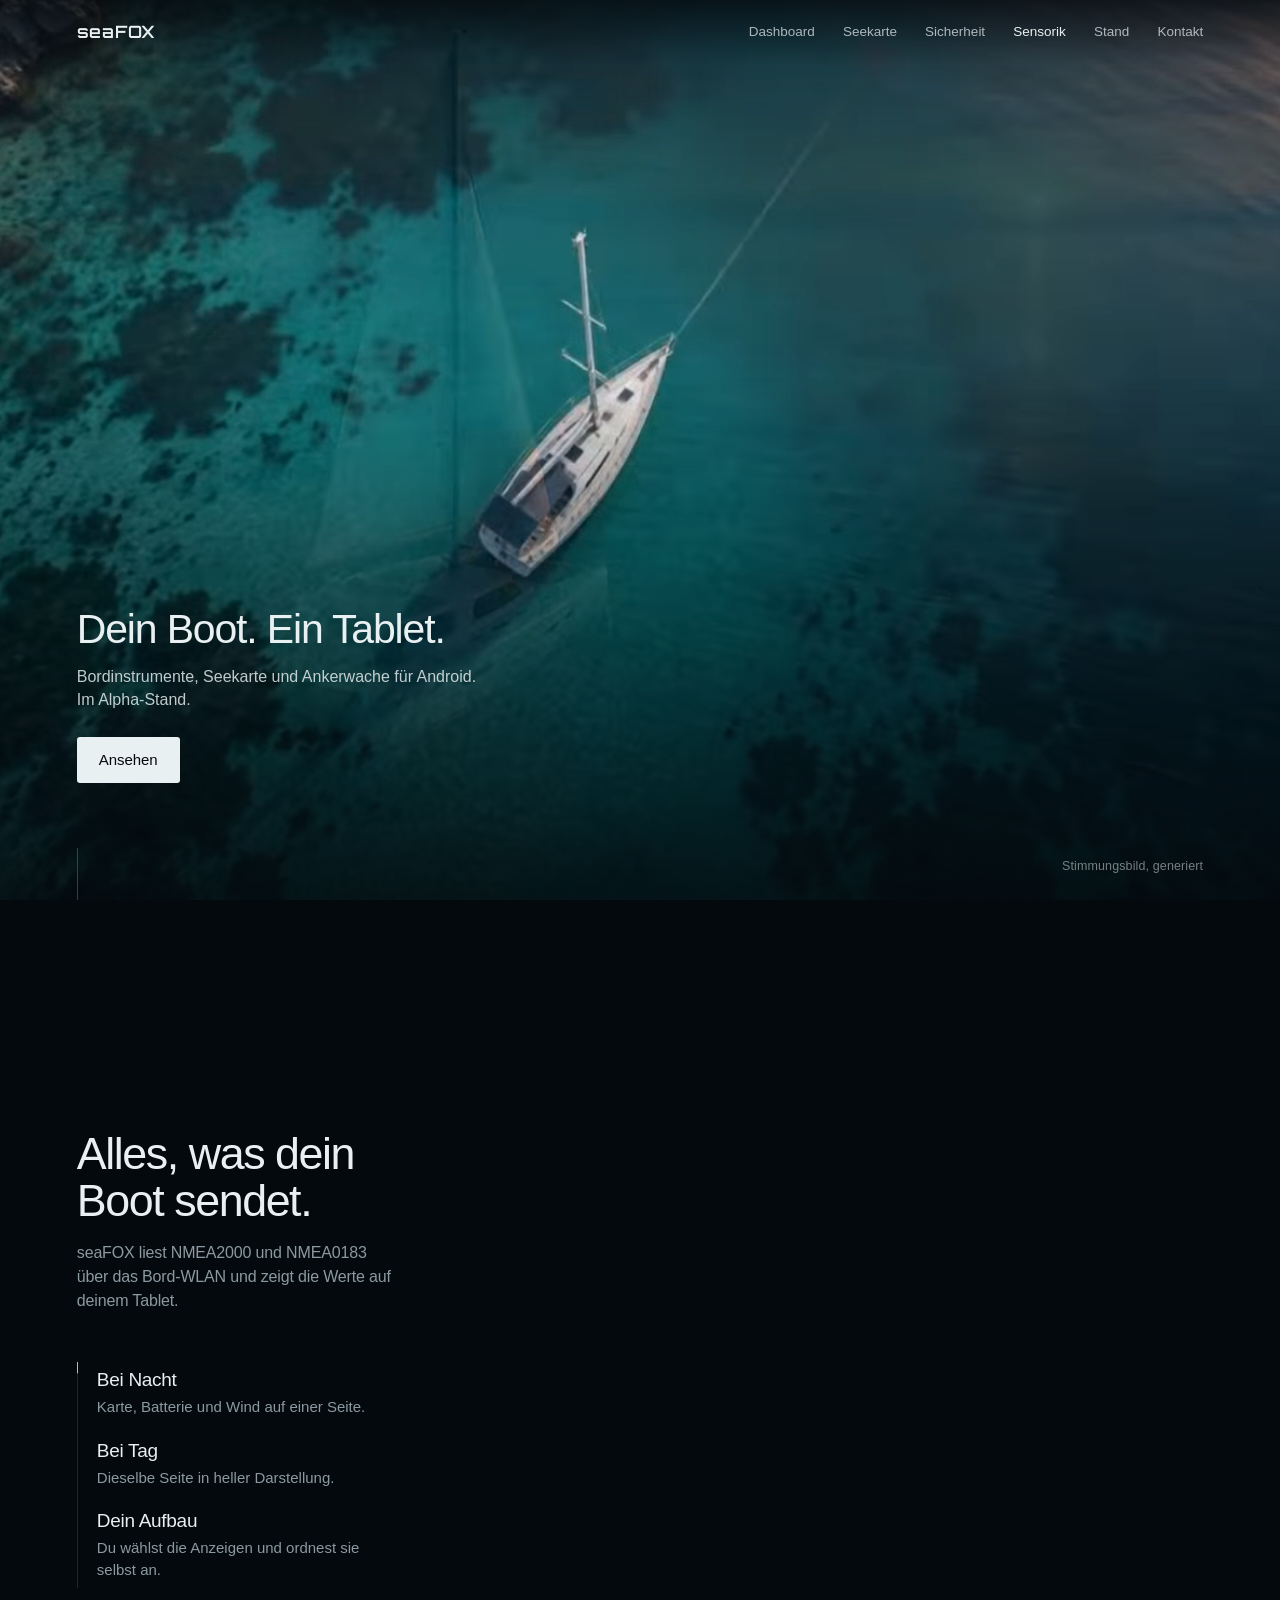
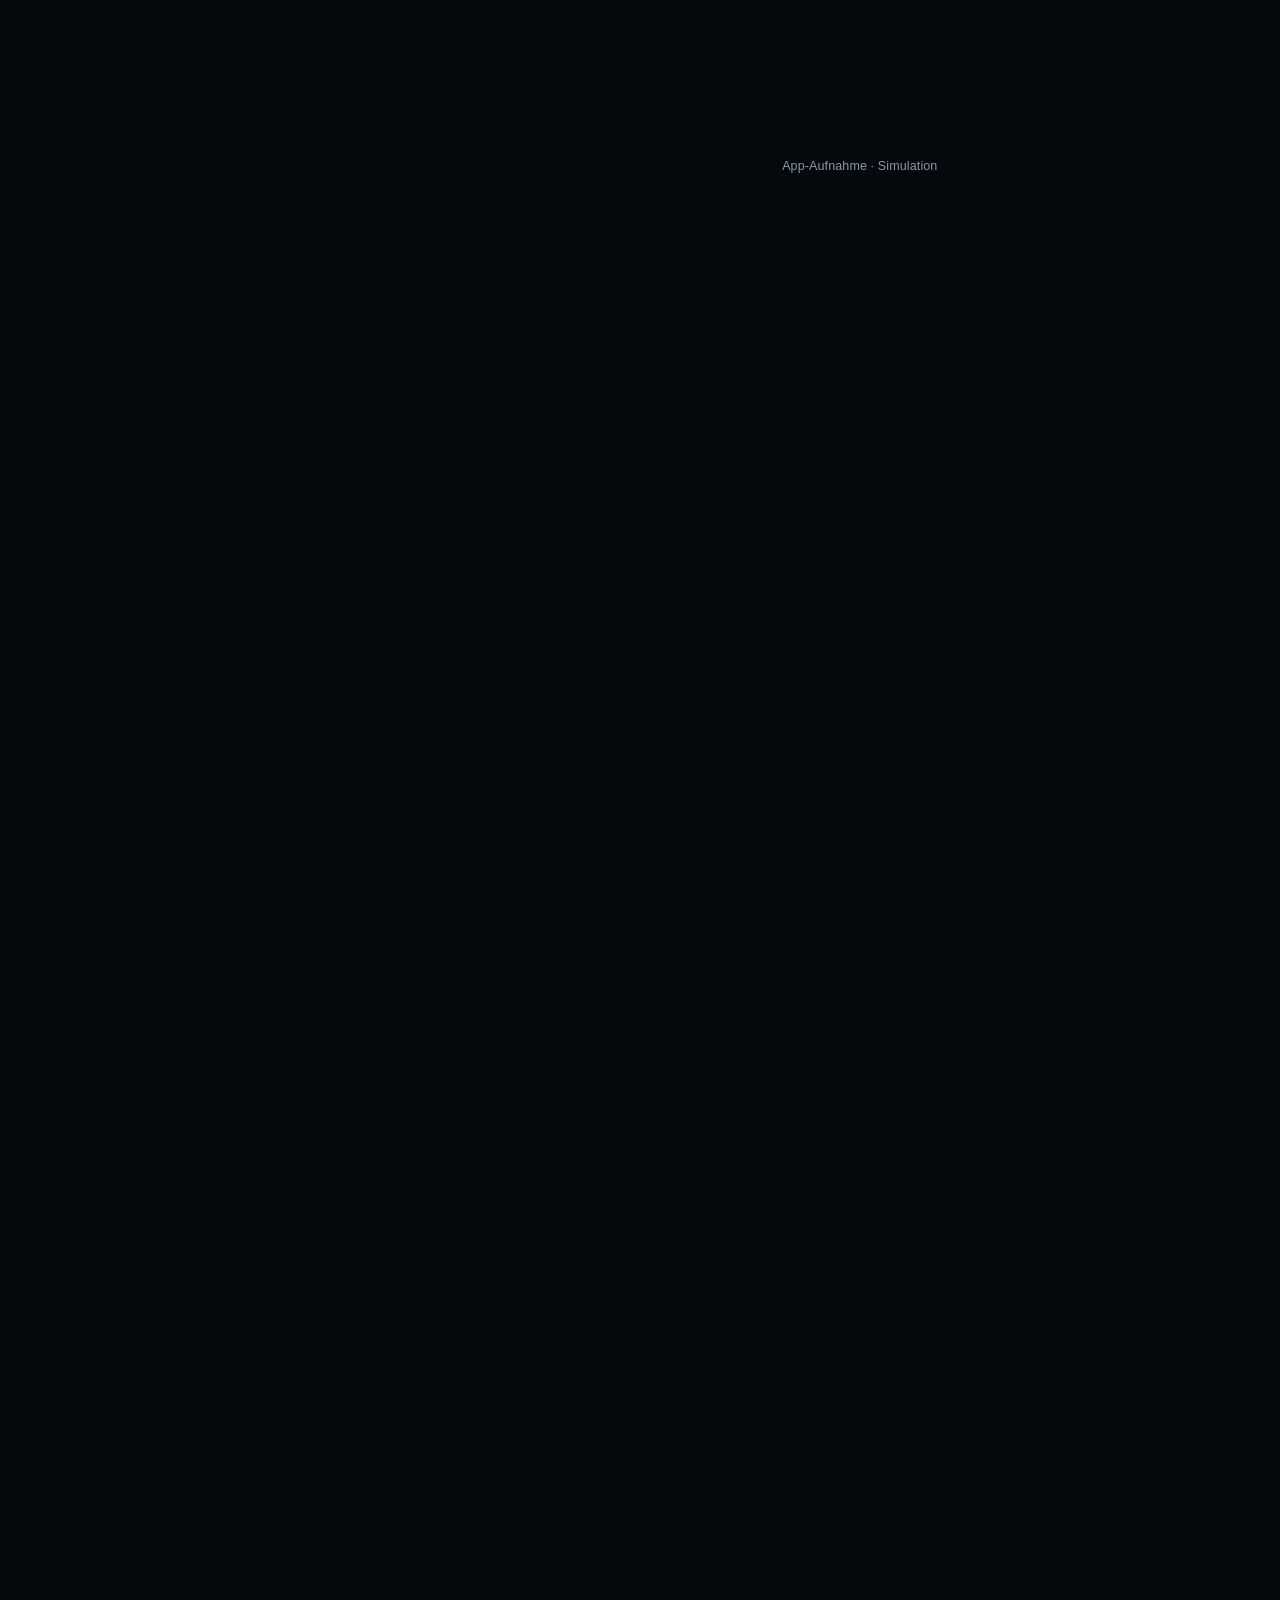
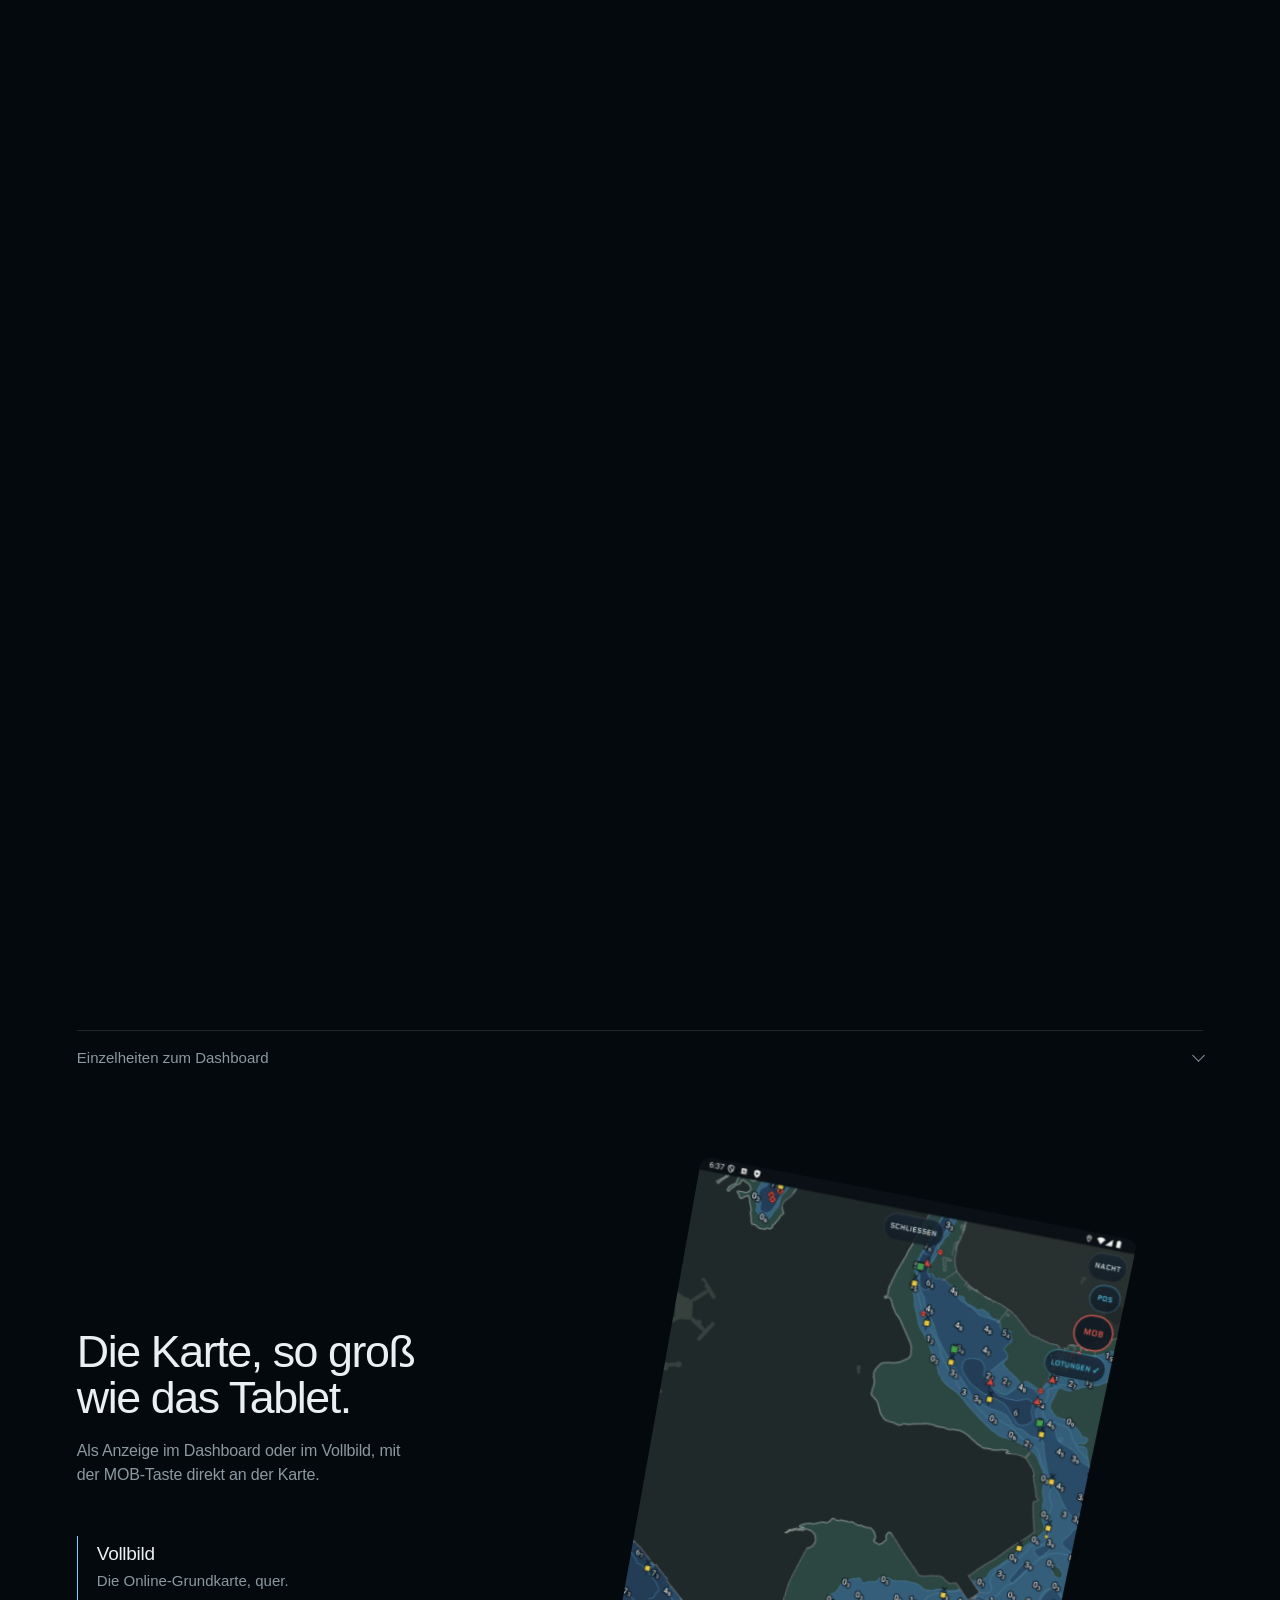
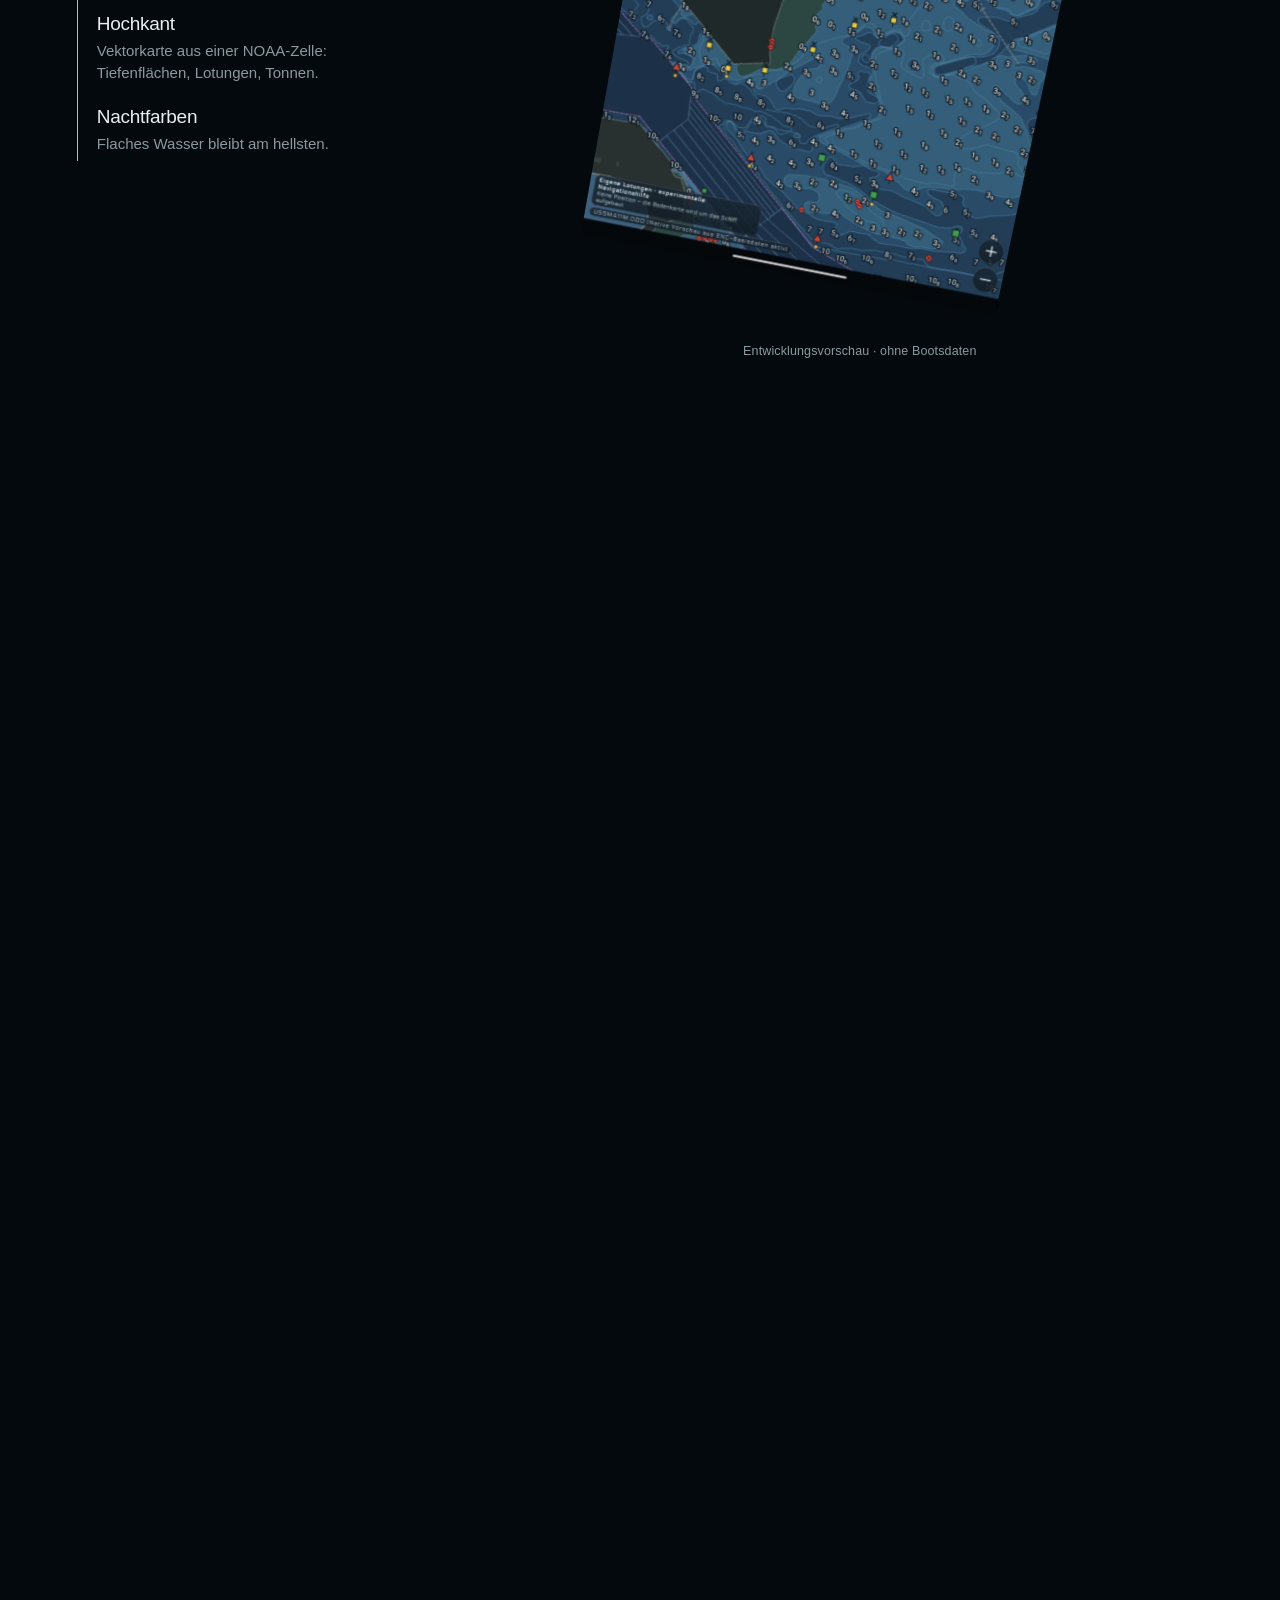
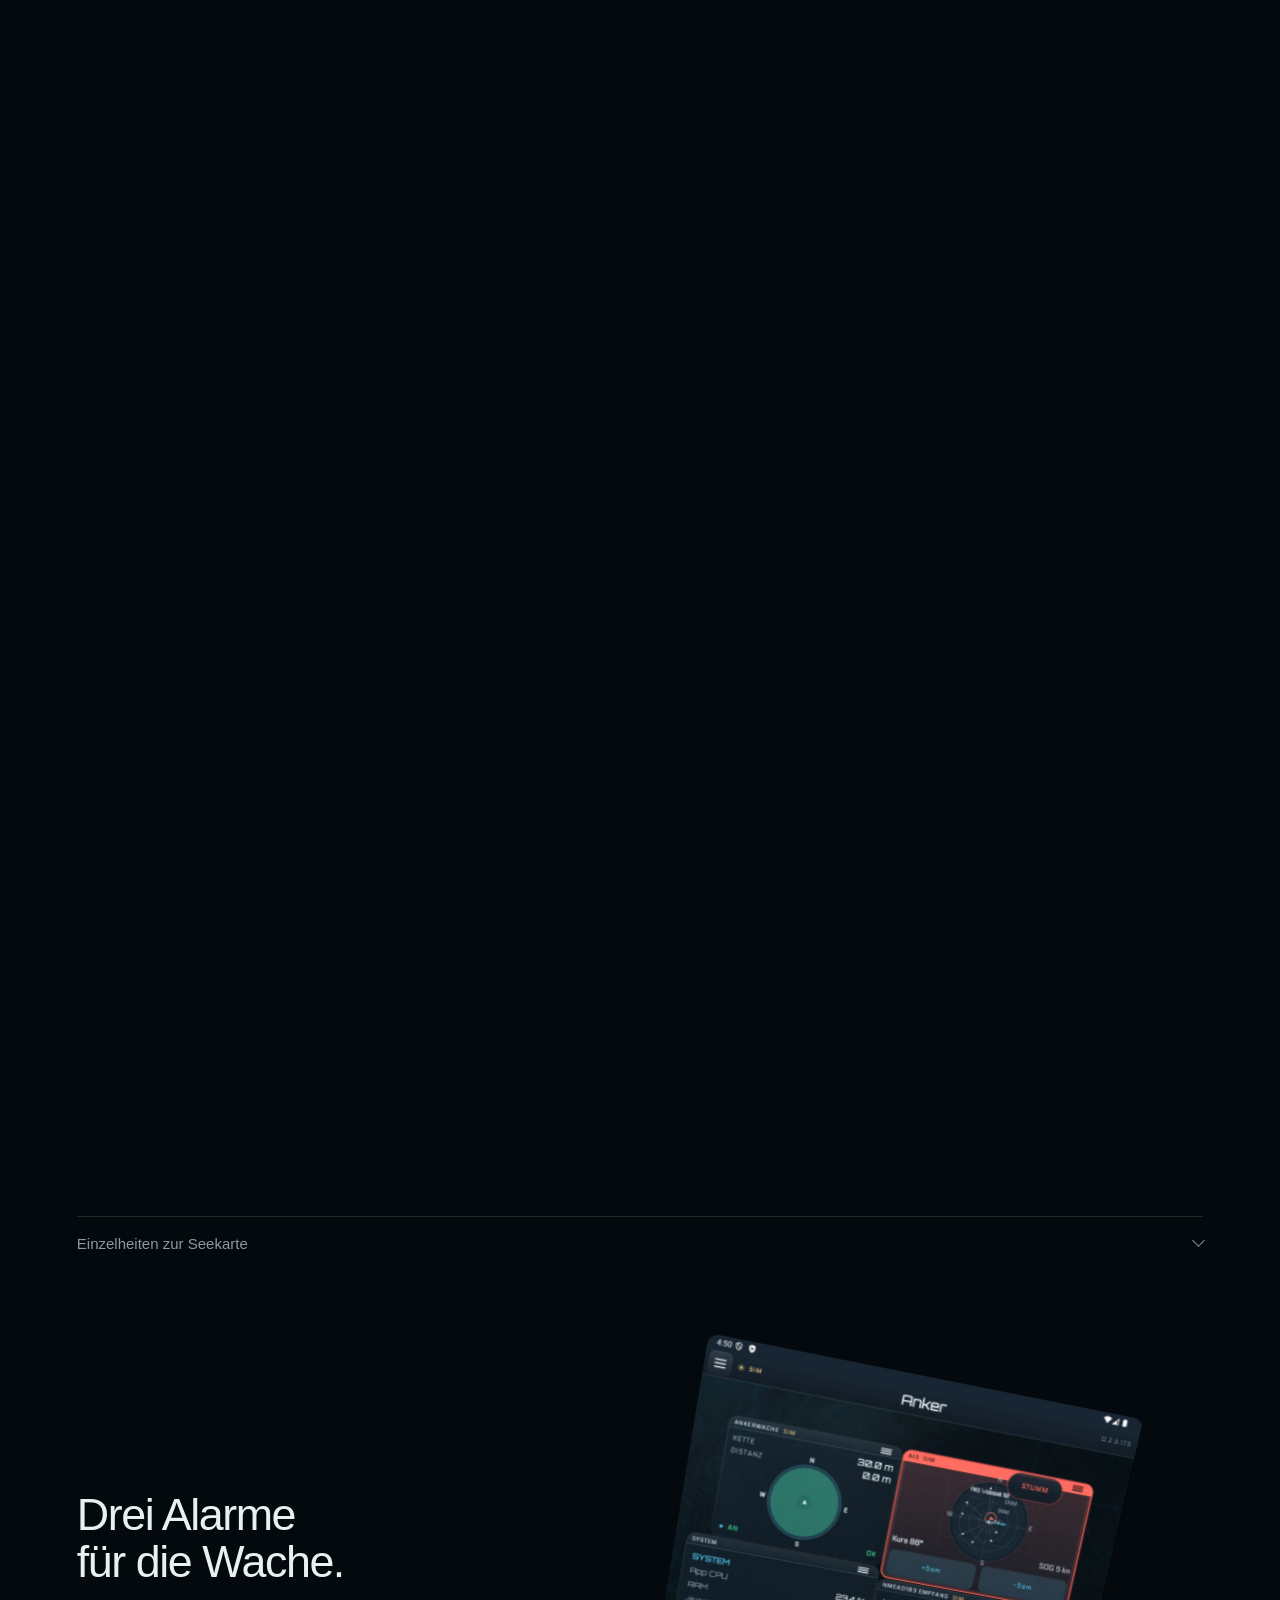
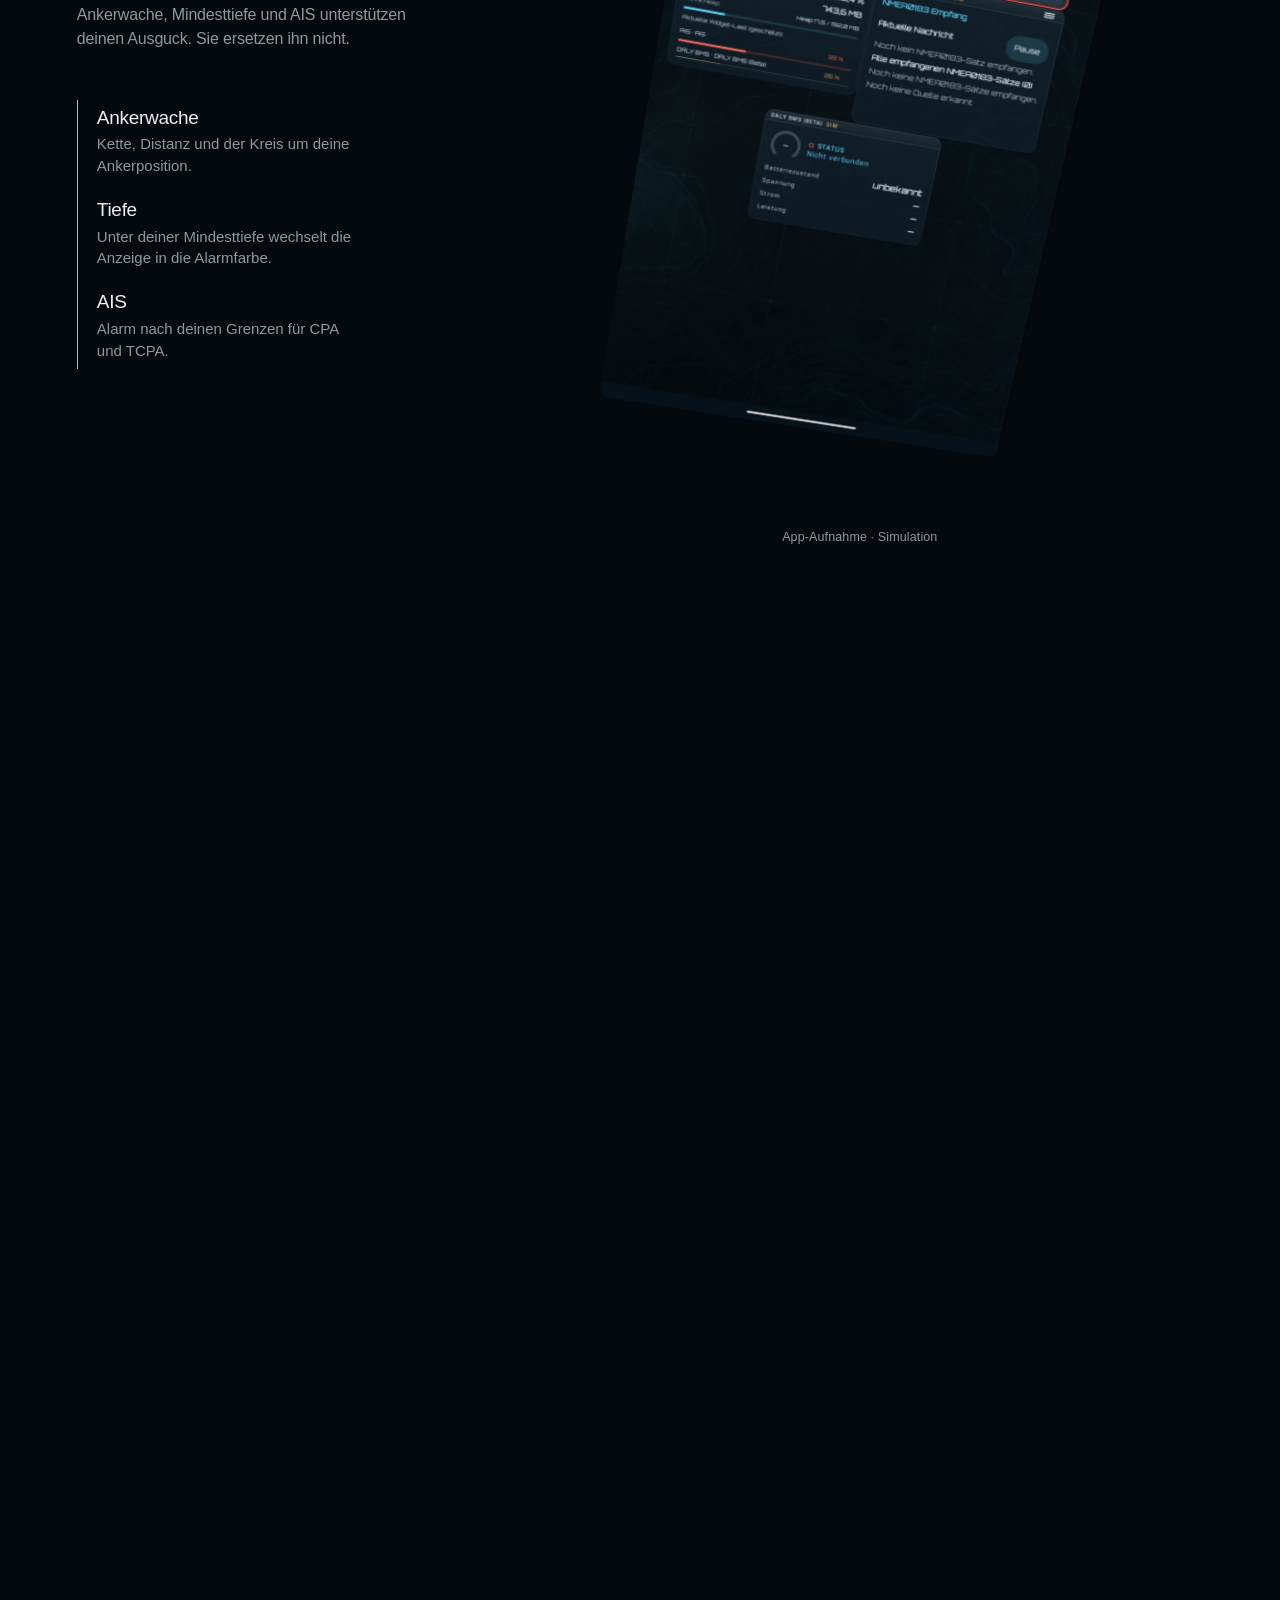
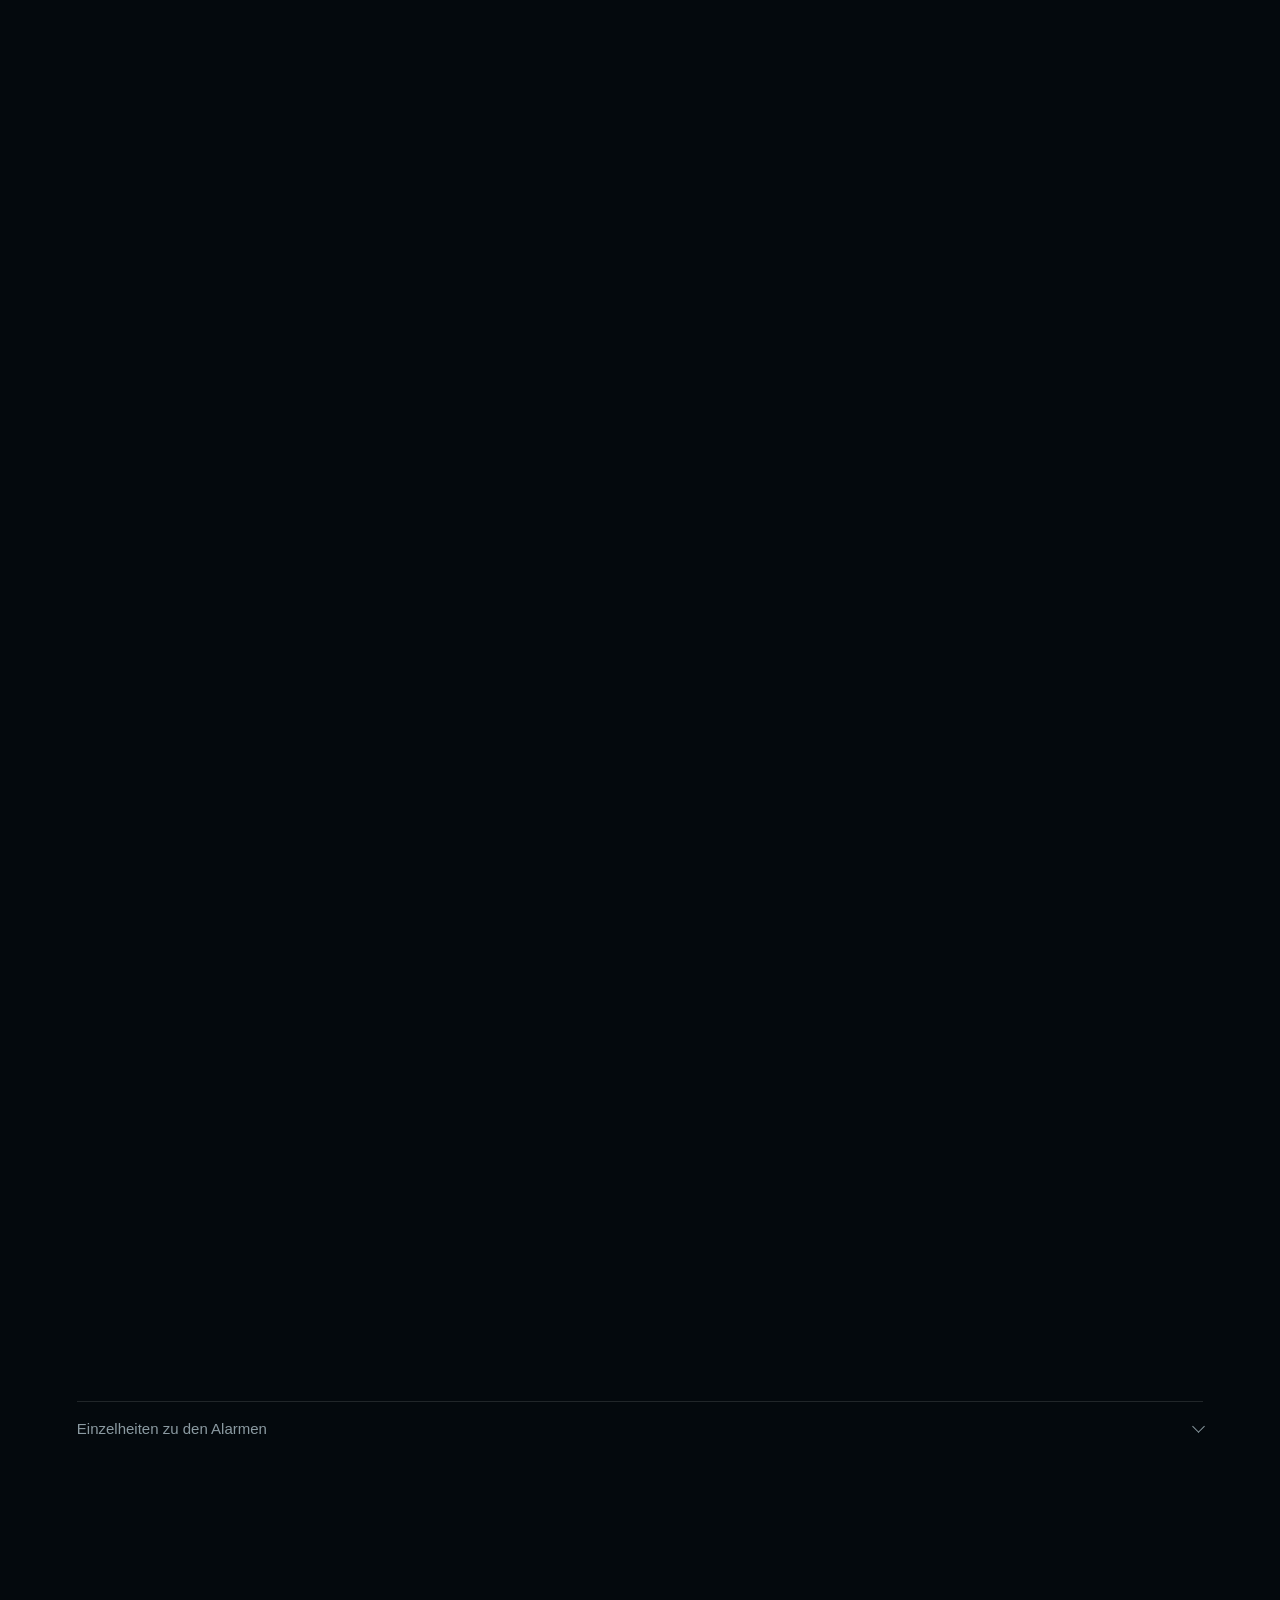
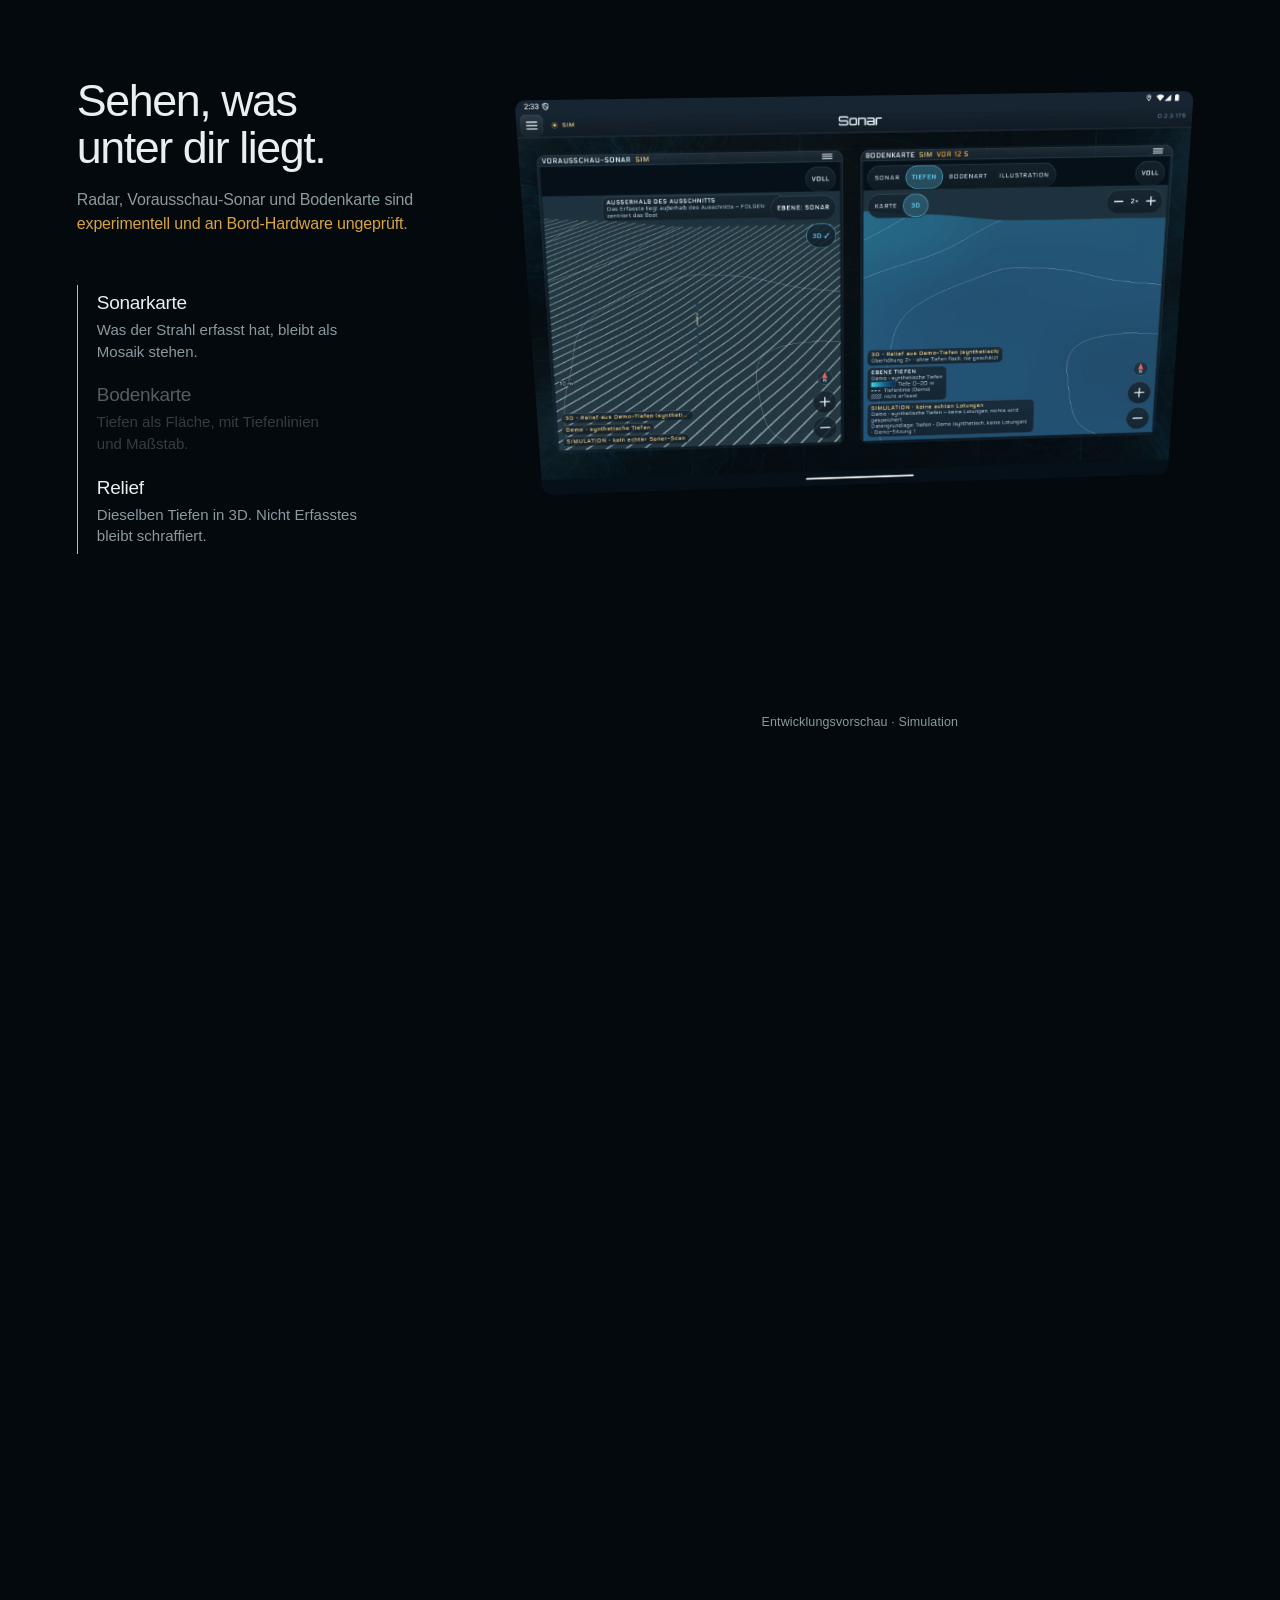
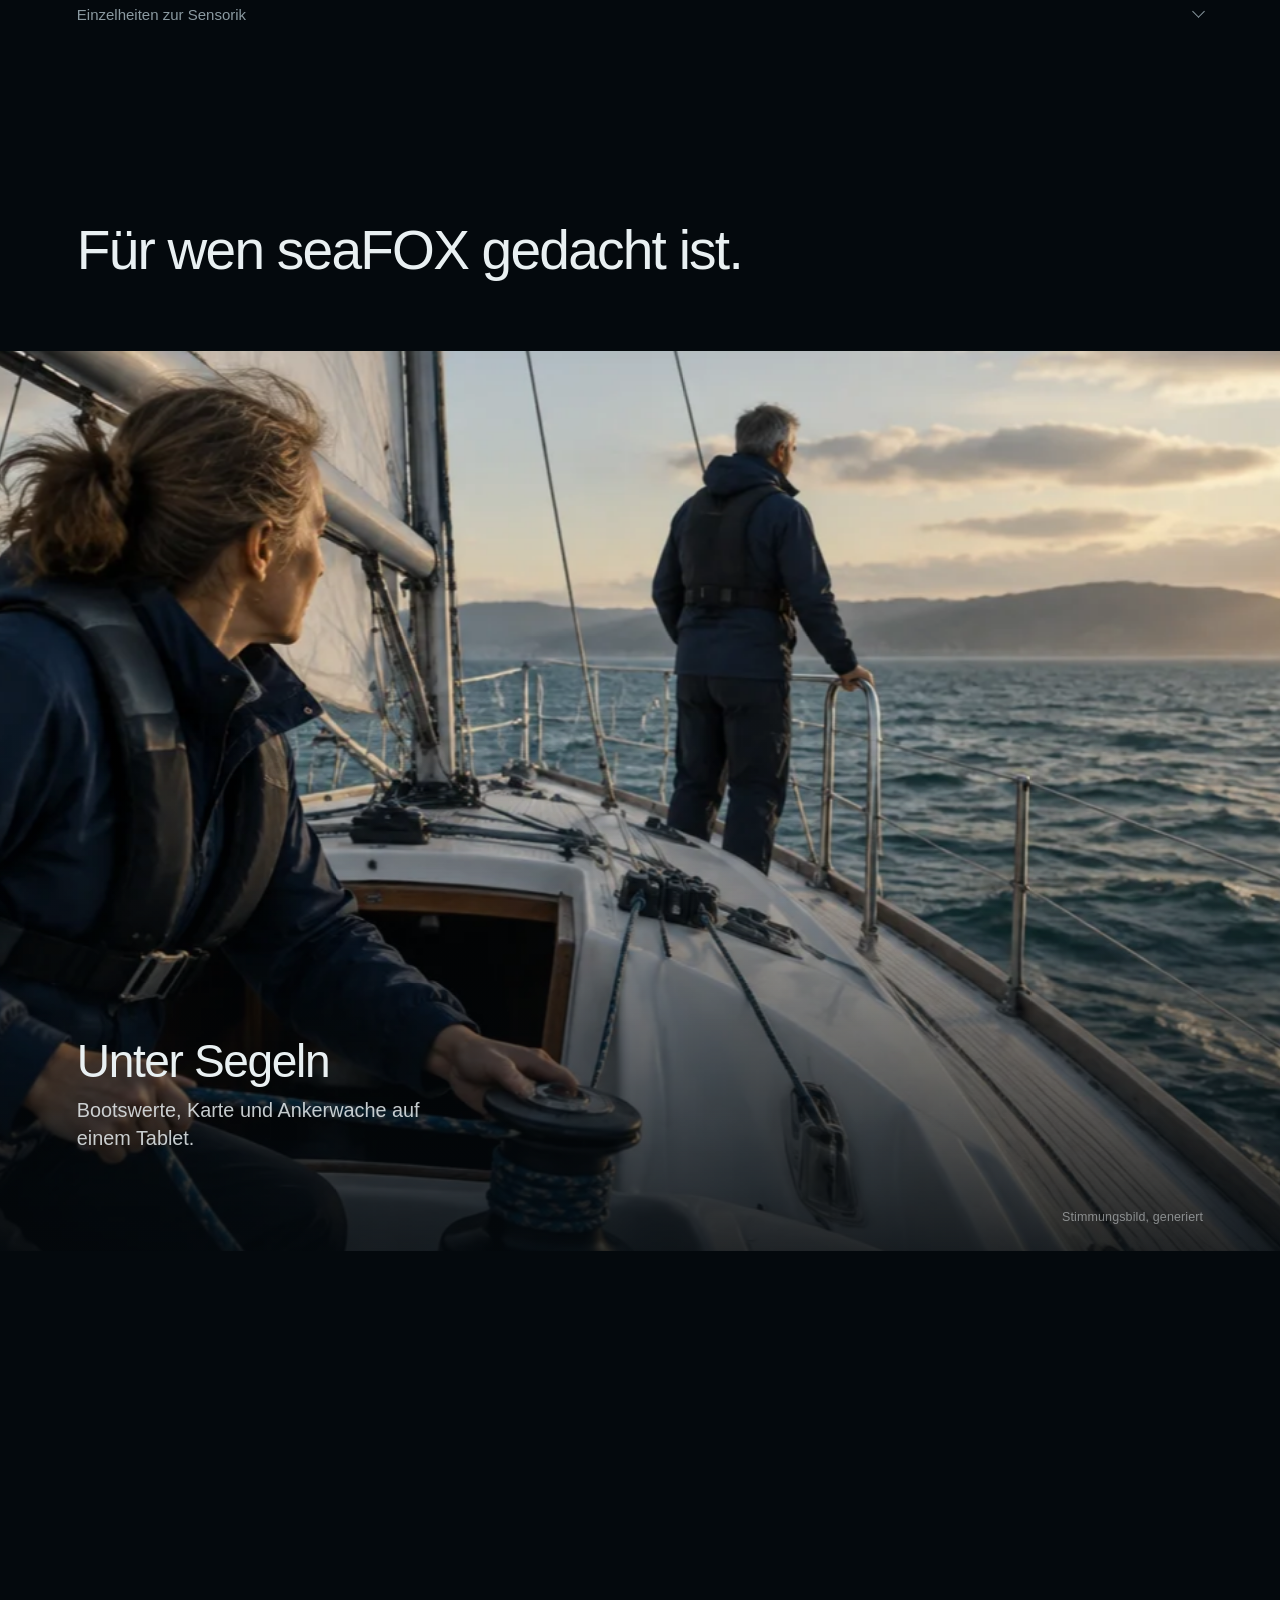
==== v2/index.html @ 0492069c "Neubau als Vorschau unter /v2/" ====
<!doctype html>
<html lang="de">
<head>
<meta charset="utf-8">
<meta name="viewport" content="width=device-width, initial-scale=1, viewport-fit=cover">
<meta name="robots" content="noindex, nofollow">
<meta name="theme-color" content="#04090d">
<title>seaFOX – Bordinstrumente, Seekarte und Ankerwache für Android</title>
<meta name="description" content="seaFOX zeigt die NMEA-Daten deines Bootes auf einem Android-Tablet: Bordinstrumente, Seekarte, Ankerwache. Alpha-Stand, kein amtliches Navigationssystem.">
<link rel="icon" href="assets/img/favicon.svg" type="image/svg+xml">
<link rel="preload" as="image" href="assets/video/hero-poster.webp">
<link rel="stylesheet" href="css/site.css">
</head>
<body>
<a class="skip" href="#dashboard">Zum Inhalt springen</a>
<canvas id="field" aria-hidden="true"></canvas>

<header class="bar">
  <a class="mark" href="#top" aria-label="seaFOX, zum Seitenanfang">seaFOX</a>
  <nav aria-label="Abschnitte">
    <a href="#dashboard">Dashboard</a>
    <a href="#seekarte">Seekarte</a>
    <a href="#sicherheit">Sicherheit</a>
    <a href="#sensorik">Sensorik</a>
    <a href="#stand">Stand</a>
    <a href="#kontakt">Kontakt</a>
  </nav>
</header>

<main>

<section class="hero" id="top" aria-labelledby="hero-title">
  <div class="hero__media">
    <video id="heroVideo" autoplay muted loop playsinline preload="metadata" poster="assets/video/hero-poster.webp" aria-hidden="true" tabindex="-1">
      <source src="assets/video/hero.webm" type="video/webm">
      <source src="assets/video/hero.mp4" type="video/mp4">
    </video>
  </div>
  <div class="hero__copy">
    <h1 id="hero-title">Dein Boot. Ein Tablet.</h1>
    <p>Bordinstrumente, Seekarte und Ankerwache für Android. Im Alpha-Stand.</p>
    <a class="btn" href="#dashboard">Ansehen</a>
  </div>
  <p class="cap hero__cap">Stimmungsbild, generiert</p>
  <a class="cue" href="#dashboard" aria-label="Weiter zum Dashboard"><span></span></a>
</section>

<!-- ───────── Dashboard ───────── -->
<section class="scene" id="dashboard" data-enter="right" aria-labelledby="t-dashboard">
  <div class="scene__head">
    <h2 id="t-dashboard">Alles, was dein Boot sendet.</h2>
    <p class="lede">seaFOX liest NMEA2000 und NMEA0183 über das Bord-WLAN und zeigt die Werte auf deinem Tablet.</p>
  </div>
  <ol class="steps">
    <li class="step">
      <div class="step__text"><h3>Bei Nacht</h3><p>Karte, Batterie und Wind auf einer Seite.</p></div>
      <figure class="shot">
        <div class="device"><div class="device__screen"><img src="assets/screens/65.webp" width="1500" height="937" alt="App-Aufnahme quer, Nachtdarstellung: Seite Navigation mit Karte, Batterie, Wind und Radar-Hinweis; überall das Kennzeichen SIM." decoding="async"></div></div>
        <figcaption class="cap">App-Aufnahme · Simulation</figcaption>
      </figure>
    </li>
    <li class="step">
      <div class="step__text"><h3>Bei Tag</h3><p>Dieselbe Seite in heller Darstellung.</p></div>
      <figure class="shot">
        <div class="device"><div class="device__screen"><img src="assets/screens/60.webp" width="1500" height="937" alt="App-Aufnahme quer, Tagdarstellung: Karte, Batterie, Wind und eine Radar-Anzeige mit simulierten Echos." loading="lazy" decoding="async"></div></div>
        <figcaption class="cap">App-Aufnahme · Simulation</figcaption>
      </figure>
    </li>
    <li class="step">
      <div class="step__text"><h3>Dein Aufbau</h3><p>Du wählst die Anzeigen und ordnest sie selbst an.</p></div>
      <figure class="shot">
        <div class="device"><div class="device__screen"><img src="assets/screens/63.webp" width="1500" height="937" alt="App-Aufnahme quer: Dialog Widgets mit den Einträgen Wind, Kompass, Karten, Speed, GPS und PGN Empfang." loading="lazy" decoding="async"></div></div>
        <figcaption class="cap">App-Aufnahme · Simulation</figcaption>
      </figure>
    </li>
  </ol>
  <details class="note">
    <summary>Einzelheiten zum Dashboard</summary>
    <p>Verbindung per UDP oder TCP vom WLAN-Gateway. Anzeigen lassen sich verschieben, in der Größe ändern und auf mehrere Seiten verteilen; für Quer- und Hochformat merkt sich die App je eine eigene Anordnung. Ein eingebauter Simulator liefert Werte ohne Boot – erkennbar an „SIM“ in der Kopfleiste und in jeder Anzeige.</p>
  </details>
</section>

<!-- ───────── Seekarte ───────── -->
<section class="scene" id="seekarte" data-enter="left" aria-labelledby="t-seekarte">
  <div class="scene__head">
    <h2 id="t-seekarte">Die Karte, so groß wie das Tablet.</h2>
    <p class="lede">Als Anzeige im Dashboard oder im Vollbild, mit der MOB-Taste direkt an der Karte.</p>
  </div>
  <ol class="steps">
    <li class="step">
      <div class="step__text"><h3>Vollbild</h3><p>Die Online-Grundkarte, quer.</p></div>
      <figure class="shot">
        <div class="device"><div class="device__screen"><img src="assets/screens/64.webp" width="1500" height="937" alt="App-Aufnahme quer: Karte im Vollbild, Straße von Gibraltar, Tasten Schließen, Tag, MOB und Lotungen." loading="lazy" decoding="async"></div></div>
        <figcaption class="cap">App-Aufnahme · Simulation</figcaption>
      </figure>
    </li>
    <li class="step" data-o="p">
      <div class="step__text"><h3>Hochkant</h3><p>Vektorkarte aus einer NOAA-Zelle: Tiefenflächen, Lotungen, Tonnen.</p></div>
      <figure class="shot shot--p">
        <div class="device"><div class="device__screen"><img src="assets/screens/87.webp" width="937" height="1500" alt="App-Aufnahme hochkant, Tagfarben: Vektorkarte mit Tiefenflächen, Lotungen und Tonnen." loading="lazy" decoding="async"></div></div>
        <figcaption class="cap">Entwicklungsvorschau · ohne Bootsdaten</figcaption>
      </figure>
    </li>
    <li class="step" data-o="p">
      <div class="step__text"><h3>Nachtfarben</h3><p>Flaches Wasser bleibt am hellsten.</p></div>
      <figure class="shot shot--p">
        <div class="device"><div class="device__screen"><img src="assets/screens/90.webp" width="937" height="1500" alt="App-Aufnahme hochkant, Nachtfarben: dieselbe Vektorkarte mit dunklem Land und hellen Lotungen." loading="lazy" decoding="async"></div></div>
        <figcaption class="cap">Entwicklungsvorschau · ohne Bootsdaten</figcaption>
      </figure>
    </li>
  </ol>
  <details class="note">
    <summary>Einzelheiten zur Seekarte</summary>
    <p>Die Vektorkarte ist eine Entwicklungsvorschau mit der NOAA-Zelle US5MA11M (Boston Inner Harbor). Im Hauptstand der App erscheinen aus echten Kartenzellen bisher nur Punktobjekte; Flächen und Linien fehlen noch. Die Darstellung folgt keiner amtlichen Symbolnorm und ersetzt keine amtliche Seekarte. Routen-Editor und dauerhafte Track-Aufzeichnung sind noch nicht enthalten.</p>
  </details>
</section>

<!-- ───────── Sicherheit ───────── -->
<section class="scene" id="sicherheit" data-enter="right" data-field="ring" aria-labelledby="t-sicherheit">
  <div class="scene__head">
    <h2 id="t-sicherheit">Drei Alarme für die Wache.</h2>
    <p class="lede">Ankerwache, Mindesttiefe und AIS unterstützen deinen Ausguck. Sie ersetzen ihn nicht.</p>
  </div>
  <ol class="steps">
    <li class="step">
      <div class="step__text"><h3>Ankerwache</h3><p>Kette, Distanz und der Kreis um deine Ankerposition.</p></div>
      <figure class="shot">
        <div class="device"><div class="device__screen"><img src="assets/screens/82.webp" width="1500" height="937" alt="App-Aufnahme quer: sieben Anzeigen, darunter Tiefe mit Alarmgrenze, Kompass, Wind und Ankerwache mit Kreis." loading="lazy" decoding="async"></div></div>
        <figcaption class="cap">Entwicklungsvorschau · Simulation</figcaption>
      </figure>
    </li>
    <li class="step" data-o="p">
      <div class="step__text"><h3>Tiefe</h3><p>Unter deiner Mindesttiefe wechselt die Anzeige in die Alarmfarbe.</p></div>
      <figure class="shot shot--p">
        <div class="device"><div class="device__screen"><img src="assets/screens/32.webp" width="937" height="1500" alt="App-Aufnahme hochkant: Seite Instrumente, die Tiefenanzeige mit rotem Alarmrahmen und der Taste Stumm." loading="lazy" decoding="async"></div></div>
        <figcaption class="cap">App-Aufnahme · Simulation</figcaption>
      </figure>
    </li>
    <li class="step" data-o="p">
      <div class="step__text"><h3>AIS</h3><p>Alarm nach deinen Grenzen für CPA und TCPA.</p></div>
      <figure class="shot shot--p">
        <div class="device"><div class="device__screen"><img src="assets/screens/43.webp" width="937" height="1500" alt="App-Aufnahme hochkant: Seite Anker mit Ankerwache und einer AIS-Anzeige im Alarmzustand." loading="lazy" decoding="async"></div></div>
        <figcaption class="cap">App-Aufnahme · Simulation</figcaption>
      </figure>
    </li>
  </ol>
  <details class="note">
    <summary>Einzelheiten zu den Alarmen</summary>
    <p>Die Alarme werden außerhalb der Bedienoberfläche ausgewertet, damit sie bei ausgeschaltetem Bildschirm weiterlaufen. Der Dauerbetrieb auf echten Tablets ist noch nicht geprüft. Für die Aufnahme des Tiefenalarms wurde die Mindesttiefe im Simulator hochgestellt. Die Alarmseiten gibt es bisher nur als Hochkant-Aufnahmen.</p>
  </details>
</section>

<!-- ───────── Sensorik ───────── -->
<section class="scene" id="sensorik" data-enter="below" data-field="sweep" aria-labelledby="t-sensorik">
  <div class="scene__head">
    <h2 id="t-sensorik">Sehen, was unter dir liegt.</h2>
    <p class="lede">Radar, Vorausschau-Sonar und Bodenkarte sind <span class="warn">experimentell und an Bord-Hardware ungeprüft</span>.</p>
  </div>
  <ol class="steps">
    <li class="step">
      <div class="step__text"><h3>Sonarkarte</h3><p>Was der Strahl erfasst hat, bleibt als Mosaik stehen.</p></div>
      <figure class="shot">
        <div class="device"><div class="device__screen"><img src="assets/screens/111.webp" width="1500" height="937" alt="App-Aufnahme quer: Sonarkarte im Vollbild mit Bootssymbol, Strahl, Ebenenwahl und Datenfeldern." loading="lazy" decoding="async"></div></div>
        <figcaption class="cap">App-Aufnahme · Simulation</figcaption>
      </figure>
    </li>
    <li class="step">
      <div class="step__text"><h3>Bodenkarte</h3><p>Tiefen als Fläche, mit Tiefenlinien und Maßstab.</p></div>
      <figure class="shot">
        <div class="device"><div class="device__screen"><img src="assets/screens/134.webp" width="1920" height="1200" alt="App-Aufnahme quer: Bodenkarte im Vollbild, Ebene Tiefen, mit gestrichelten Tiefenlinien bei 6 und 8 Metern." loading="lazy" decoding="async"></div></div>
        <figcaption class="cap">Entwicklungsvorschau · Simulation</figcaption>
      </figure>
    </li>
    <li class="step">
      <div class="step__text"><h3>Relief</h3><p>Dieselben Tiefen in 3D. Nicht Erfasstes bleibt schraffiert.</p></div>
      <figure class="shot">
        <div class="device"><div class="device__screen"><img src="assets/screens/133.webp" width="1920" height="1200" alt="App-Aufnahme quer: Seite Sonar mit Vorausschau-Sonar und Bodenkarte in der 3D-Ansicht." loading="lazy" decoding="async"></div></div>
        <figcaption class="cap">Entwicklungsvorschau · Simulation</figcaption>
      </figure>
    </li>
  </ol>
  <details class="note">
    <summary>Einzelheiten zur Sensorik</summary>
    <p>Alle drei Aufnahmen zeigen synthetische Daten aus dem Simulator; simulierte Lotungen werden nie gespeichert. Radar und Sonar laufen nie gleichzeitig auf einem Tablet, die Rolle legst du in den Einstellungen fest. Radar: nur Empfang, keine Steuerbefehle. Der Peilstrahl im Hintergrund dieses Abschnitts ist eine Illustration.</p>
  </details>
</section>

<!-- ───────── Für wen ───────── -->
<section class="moods" id="fuer-wen" aria-labelledby="t-wen">
  <div class="moods__head">
    <h2 id="t-wen">Für wen seaFOX gedacht ist.</h2>
  </div>
  <article class="mood">
    <div class="mood__media"><img src="assets/img/sailing.webp" width="1344" height="752" alt="" loading="lazy" decoding="async"></div>
    <div class="mood__copy"><h3>Unter Segeln</h3><p>Bootswerte, Karte und Ankerwache auf einem Tablet.</p></div>
    <p class="cap mood__cap">Stimmungsbild, generiert</p>
  </article>
  <article class="mood">
    <div class="mood__media"><video muted loop playsinline preload="none" poster="assets/img/research.webp" aria-hidden="true" tabindex="-1"><source src="assets/video/research.mp4" type="video/mp4"></video></div>
    <div class="mood__copy"><h3>Bei der Arbeit</h3><p>Jeder Wert zeigt seine Herkunft: live, veraltet oder simuliert.</p></div>
    <p class="cap mood__cap">Stimmungsbild, generiert</p>
  </article>
  <article class="mood">
    <div class="mood__media"><video muted loop playsinline preload="none" poster="assets/img/family.webp" aria-hidden="true" tabindex="-1"><source src="assets/video/family.mp4" type="video/mp4"></video></div>
    <div class="mood__copy"><h3>Mit Kindern</h3><p>Gemeinsam auf die Karte und die eigenen Lotungen schauen.</p></div>
    <p class="cap mood__cap">Stimmungsbild, generiert</p>
  </article>
</section>

<!-- ───────── Stand ───────── -->
<section class="plain" id="stand" aria-labelledby="t-stand">
  <div class="plain__grid">
    <h2 id="t-stand">Ehrlich: Das ist eine Alpha.</h2>
    <div class="plain__body">
      <p class="statement">seaFOX ist kein amtliches Navigationssystem und nicht für die alleinige Navigation bestimmt.</p>
      <dl class="facts">
        <div><dt>Läuft</dt><dd>Dashboard, Seekarte und Alarme – bisher mit Simulatordaten auf einem Emulator.</dd></div>
        <div><dt>Experimentell</dt><dd>Radar, Sonar und Bodenkarte. An keiner Bord-Hardware geprüft.</dd></div>
        <div><dt>Offen</dt><dd>Die Abnahme auf echten Tablets. Kein Termin, kein Download.</dd></div>
      </dl>
      <details class="note note--flush">
        <summary>Was du noch wissen solltest</summary>
        <p>Wer das Boot führt, bleibt verantwortlich für Kurs, Kollisionsvermeidung, Tiefgang und Wetter. Kartendaten, GPS, AIS und Sensorwerte können unvollständig, veraltet oder gestört sein. seaFOX läuft auf Android ab Version 7.0, auf Deutsch. Seiten, Anordnung und Einstellungen bleiben lokal auf dem Tablet; nur die Online-Grundkarte lädt Kacheln aus dem Internet.</p>
      </details>
    </div>
  </div>
</section>

<!-- ───────── Kontakt ───────── -->
<section class="plain plain--end" id="kontakt" aria-labelledby="t-kontakt">
  <div class="plain__grid">
    <h2 id="t-kontakt">Früh dabei sein?</h2>
    <div class="plain__body">
      <p class="statement statement--soft">Du hast ein Boot mit NMEA-Netz und ein Android-Tablet. Dann melde dich.</p>
      <a class="btn btn--line" href="../impressum.html">Kontakt im Impressum</a>
    </div>
  </div>
</section>

</main>

<footer class="foot">
  <a class="mark" href="#top">seaFOX</a>
  <p>App-Bilder sind Aufnahmen aus einem Emulator. Tablet-Rahmen und Linienfeld: Illustration.</p>
  <nav aria-label="Rechtliches">
    <a href="../impressum.html">Impressum</a>
    <a href="../datenschutz.html">Datenschutz</a>
    <a href="../bildnachweis.html">Bildnachweis</a>
  </nav>
</footer>

<script src="js/field.js" defer></script>
<script src="js/site.js" defer></script>
</body>
</html>
---- v2/css/site.css ----
/* seaFOX v2 — „Ein Gerät über der Lotkarte“. Siehe DESIGN.md. */

@font-face {
  font-family: "Orbitron";
  src: url("../assets/fonts/orbitron_variable.ttf") format("truetype");
  font-weight: 400 900;
  font-display: swap;
}

:root {
  --bg: #04090d;
  --ink: #e9f0f2;
  --mute: #8b9aa1;
  --faint: #56646b;
  --line: rgba(233, 240, 242, .12);
  --cyan: #64d9ff;
  --brass: #d9a441;
  --ease: cubic-bezier(.2, .7, .1, 1);
  --m: clamp(20px, 6vw, 96px);            /* page margin = the one left edge */
  --bar: 64px;
  --fs-cap: 12.5px;
  --fs-s: 15px;
  --fs-b: clamp(16px, 1.15vw, 18px);
  --fs-l: clamp(19px, 1.55vw, 23px);
  --fs-h: clamp(32px, 4.3vw, 64px);
  --sans: -apple-system, BlinkMacSystemFont, "SF Pro Display", "Inter", "Segoe UI", "Helvetica Neue", Roboto, Arial, sans-serif;
}

*, *::before, *::after { box-sizing: border-box; }
html { background: var(--bg); color-scheme: dark; -webkit-text-size-adjust: 100%; scroll-behavior: smooth; }
body {
  margin: 0; color: var(--ink); background: transparent;
  font: 400 var(--fs-b)/1.5 var(--sans);
  -webkit-font-smoothing: antialiased; -moz-osx-font-smoothing: grayscale;
  text-rendering: optimizeLegibility; overflow-x: clip;
}
img, video { display: block; max-width: 100%; }
a { color: inherit; text-decoration: none; }
h1, h2, h3, p, ol, dl, dd, figure { margin: 0; padding: 0; }
ol { list-style: none; }
:focus-visible { outline: 2px solid var(--cyan); outline-offset: 4px; border-radius: 2px; }

.skip { position: absolute; left: -999px; top: 8px; z-index: 100; background: var(--ink); color: var(--bg); padding: 10px 14px; font-size: var(--fs-s); }
.skip:focus { left: 8px; }

#field { position: fixed; inset: 0; width: 100%; height: 100%; z-index: -1; pointer-events: none; opacity: 0; transition: opacity 1.2s var(--ease); }
#field.on { opacity: 1; }

/* ── type ───────────────────────────────────────── */
h1, h2 { font-weight: 500; letter-spacing: -.032em; line-height: 1.04; text-wrap: balance; }
h2 { font-size: var(--fs-h); }
h3 { font-size: var(--fs-l); font-weight: 500; letter-spacing: -.015em; line-height: 1.2; }
.lede { font-size: var(--fs-l); line-height: 1.38; color: var(--mute); letter-spacing: -.01em; max-width: 30em; text-wrap: pretty; }
.cap { font-size: var(--fs-cap); line-height: 1.3; color: var(--mute); letter-spacing: .01em; font-variant-numeric: tabular-nums; }
.warn { color: var(--brass); }

.mark { font-family: "Orbitron", var(--sans); font-weight: 600; font-size: 17px; letter-spacing: .04em; }

.btn {
  display: inline-flex; align-items: center; height: 46px; padding: 0 22px;
  background: var(--ink); color: var(--bg); font-size: var(--fs-s); font-weight: 500; letter-spacing: -.005em;
  border-radius: 3px; transition: background-color .3s var(--ease), color .3s var(--ease), border-color .3s var(--ease);
}
.btn:hover { background: var(--cyan); }
.btn--line { background: transparent; color: var(--ink); border: 1px solid rgba(233, 240, 242, .34); }
.btn--line:hover { background: transparent; border-color: var(--cyan); color: var(--cyan); }

/* ── top bar ────────────────────────────────────── */
.bar {
  position: fixed; inset: 0 0 auto 0; z-index: 40; height: var(--bar);
  display: flex; align-items: center; justify-content: space-between; padding: 0 var(--m);
  background: linear-gradient(rgba(4, 9, 13, .72), rgba(4, 9, 13, 0));
  transition: transform .5s var(--ease);
}
.bar.away { transform: translateY(-100%); }
.bar nav { display: flex; gap: clamp(16px, 2.2vw, 34px); }
.bar nav a { font-size: 13.5px; color: rgba(233, 240, 242, .72); transition: color .3s var(--ease); }
.bar nav a:hover, .bar nav a.on { color: var(--ink); }

/* ── hero ───────────────────────────────────────── */
.hero { position: relative; height: 100vh; height: 100svh; min-height: 520px; overflow: hidden; background: #071018; isolation: isolate; }
.hero__media { position: absolute; inset: -4% 0; z-index: -2; will-change: transform; }
.hero__media video { width: 100%; height: 100%; object-fit: cover; }
.hero::after {            /* scrim: only where the text sits */
  content: ""; position: absolute; inset: 0; z-index: -1; pointer-events: none;
  background:
    linear-gradient(to top, rgba(4, 9, 13, .86) 0%, rgba(4, 9, 13, .38) 30%, rgba(4, 9, 13, 0) 58%),
    linear-gradient(to bottom, rgba(4, 9, 13, .42), rgba(4, 9, 13, 0) 22%);
}
.hero__copy { position: absolute; left: var(--m); right: var(--m); bottom: clamp(72px, 13vh, 132px); max-width: 560px; }
.hero h1 { font-size: clamp(30px, 3.2vw, 46px); font-weight: 500; letter-spacing: -.028em; }
.hero__copy p { margin-top: 14px; font-size: var(--fs-b); line-height: 1.45; color: rgba(233, 240, 242, .82); max-width: 26em; }
.hero__copy .btn { margin-top: 26px; }
.hero__cap { position: absolute; right: var(--m); bottom: 26px; color: rgba(233, 240, 242, .5); }
.cue { position: absolute; left: var(--m); bottom: 0; width: 24px; height: 52px; display: block; }
.cue span { position: absolute; left: 0; top: 0; width: 1px; height: 100%; background: rgba(233, 240, 242, .22); overflow: hidden; }
.cue span::after { content: ""; position: absolute; inset: 0; background: var(--cyan); transform: translateY(-100%); animation: cue 2.6s var(--ease) infinite; }
@keyframes cue { 0% { transform: translateY(-100%); } 60%, 100% { transform: translateY(100%); } }

/* ── device (one frame, everywhere) ─────────────── */
.device {
  position: relative; width: 100%;
  display: flow-root; background: #12171b; border-radius: 3.1% / 4.9%;
  box-shadow: inset 0 0 0 1px rgba(255, 255, 255, .2), inset 0 0 0 2px #05080a, 0 0 0 1px rgba(0, 0, 0, .8);
}
.device::before {          /* front camera on the long edge */
  content: ""; position: absolute; top: 0; left: 50%; width: .62%; aspect-ratio: 1; margin-top: .68%;
  transform: translateX(-50%); border-radius: 50%; background: #1b2329; box-shadow: inset 0 0 0 1px #05080a;
}
.device__screen { position: relative; margin: 2%; aspect-ratio: 16 / 10; overflow: hidden; background: #000; border-radius: 1.5% / 2.4%; }
.device__screen img { position: absolute; inset: 0; width: 100%; height: 100%; object-fit: contain; }
.shot--p .device { border-radius: 4.9% / 3.1%; max-width: calc(78vh * .625); margin-inline: auto; }
.shot--p .device::before { top: 50%; left: 0; width: 1%; margin: 0 0 0 1.1%; transform: translateY(-50%); }
.shot--p .device__screen { margin: 3.2%; aspect-ratio: 10 / 16; border-radius: 2.4% / 1.5%; }

/* ── scenes: static composition (no JS / reduced motion) ── */
.scene { position: relative; padding: clamp(96px, 16vh, 180px) var(--m) clamp(40px, 8vh, 96px); }
.scene__head { max-width: 900px; }
.scene__head .lede { margin-top: clamp(16px, 2.2vh, 26px); }
.steps { margin-top: clamp(48px, 9vh, 110px); display: grid; gap: clamp(64px, 12vh, 150px); }
.step { display: grid; grid-template-columns: minmax(200px, 300px) 1fr; gap: clamp(24px, 5vw, 80px); align-items: center; }
.step__text p { margin-top: 8px; color: var(--mute); font-size: var(--fs-b); max-width: 19em; text-wrap: pretty; }
.shot figcaption { margin-top: 14px; }
.shot--p figcaption { text-align: center; }

.note { margin-top: clamp(40px, 7vh, 80px); border-top: 1px solid var(--line); max-width: 760px; }
.note summary {
  cursor: pointer; list-style: none; padding: 16px 0; font-size: var(--fs-s); color: var(--mute);
  display: flex; justify-content: space-between; align-items: center; gap: 24px; transition: color .3s var(--ease);
}
.note summary::-webkit-details-marker { display: none; }
.note summary::after { content: ""; width: 9px; height: 9px; border-right: 1px solid currentColor; border-bottom: 1px solid currentColor; transform: translateY(-3px) rotate(45deg); transition: transform .4s var(--ease); flex: none; }
.note[open] summary::after { transform: translateY(2px) rotate(225deg); }
.note summary:hover { color: var(--ink); }
.note p { padding: 0 0 22px; font-size: var(--fs-s); line-height: 1.6; color: var(--mute); max-width: 42em; }

/* ── scenes: live (JS builds .stage) ────────────── */
.scene--live { padding: 0; }
.stage {
  position: sticky; top: 0; height: 100vh; height: 100svh; overflow: hidden;
  display: grid; grid-template-columns: minmax(250px, 350px) minmax(0, 1fr); column-gap: clamp(28px, 4vw, 64px);
  padding: calc(var(--bar) + 20px) clamp(16px, 3vw, 48px) 26px var(--m);
}
.stage__text { align-self: center; position: relative; z-index: 2; padding-bottom: 4vh; }
.stage__text h2 { font-size: clamp(32px, 3.5vw, 54px); }
.stage__text .lede { font-size: var(--fs-b); line-height: 1.5; margin-top: 18px; }
.stage .steps { margin-top: clamp(28px, 5vh, 56px); gap: 0; position: relative; padding-left: 20px; }
.stage .steps::before { content: ""; position: absolute; left: 0; top: 4px; bottom: 4px; width: 1px; background: var(--line); }
.stage .steps .gauge { position: absolute; left: 0; top: 4px; bottom: 4px; width: 1px; background: var(--cyan); transform-origin: 0 0; transform: scaleY(0); will-change: transform; }
.stage .step { display: block; padding: 11px 0; opacity: .36; transition: opacity .6s var(--ease); }
.stage .step.on { opacity: 1; }
.stage .step h3 { font-size: 19px; }
.stage .step__text p { font-size: var(--fs-s); line-height: 1.45; margin-top: 4px; }

.stage__slot { position: relative; min-width: 0; min-height: 0; perspective: 1500px; perspective-origin: 50% 46%; }
.rig { position: absolute; left: 50%; top: calc(50% - 16px); width: 0; height: 0; transform-style: preserve-3d; will-change: transform, opacity; }
.rig .device { position: absolute; width: var(--w, 800px); left: calc(var(--w, 800px) / -2); top: calc(var(--w, 800px) * -.32); backface-visibility: hidden; }
.rig .device__shadow {
  position: absolute; width: var(--w, 800px); height: calc(var(--w, 800px) * .66); left: calc(var(--w, 800px) / -2); top: calc(var(--w, 800px) * -.30);
  background: radial-gradient(closest-side, rgba(0, 0, 0, .62), rgba(0, 0, 0, 0)); transform: translate3d(0, 9%, -90px) scale(1.16); pointer-events: none;
}
.rig .device__screen img { opacity: 0; will-change: opacity; }
.rig .device__screen img.p { inset: auto; left: 50%; top: 50%; width: 62.5%; height: 160%; transform: translate(-50%, -50%) rotate(90deg); }
.device__glare {
  position: absolute; inset: -30% -60%; pointer-events: none; will-change: transform; mix-blend-mode: screen;
  background: linear-gradient(104deg, rgba(255, 255, 255, 0) 42%, rgba(190, 232, 255, .075) 49%, rgba(255, 255, 255, .02) 53%, rgba(255, 255, 255, 0) 60%);
}
.stage__cap { position: absolute; left: 0; right: 0; bottom: 0; text-align: center; transition: opacity .4s var(--ease); }
.scene--live .note { margin: 0 var(--m); max-width: none; position: relative; z-index: 3; background: var(--bg); }
.scene--live .note p { max-width: 46em; }

@media (max-width: 1099px) {
  .stage { grid-template-columns: 1fr; grid-template-rows: auto minmax(0, 1fr) auto; padding: calc(var(--bar) + 4px) var(--m) 18px; row-gap: 14px; }
  .stage__text { display: contents; }
  .stage__head { grid-row: 1; }
  .stage__text h2 { font-size: clamp(27px, 5.2vw, 44px); }
  .stage__text .lede { margin-top: 10px; font-size: var(--fs-s); line-height: 1.45; max-width: 34em; }
  .stage__slot { grid-row: 2; margin-inline: calc(var(--m) * -.5); }
  .stage .steps { grid-row: 3; margin: 0; padding-left: 16px; min-height: 76px; display: block; }
  .stage .step { position: absolute; left: 16px; right: 0; top: 0; padding: 4px 0; opacity: 0; transform: translateY(8px); transition: opacity .5s var(--ease), transform .5s var(--ease); }
  .stage .step.on { opacity: 1; transform: none; }
  .stage__cap { bottom: -2px; }
  .rig { top: calc(50% - 12px); }
}

/* ── moods ──────────────────────────────────────── */
.moods { position: relative; background: var(--bg); }
.moods::after { content: ""; display: block; height: 55vh; }
.mood + .mood { margin-top: 55vh; }
.moods__head { padding: clamp(110px, 20vh, 220px) var(--m) clamp(48px, 8vh, 96px); }
.moods__head h2 { max-width: 14em; }
.mood { position: sticky; top: 0; height: 100vh; height: 100svh; min-height: 480px; overflow: hidden; isolation: isolate; background: #071018; }
.mood__media { position: absolute; inset: -6% 0; z-index: -2; will-change: transform; }
.mood__media img, .mood__media video { width: 100%; height: 100%; object-fit: cover; }
.mood::after { content: ""; position: absolute; inset: 0; z-index: -1; background: linear-gradient(to top, rgba(4, 9, 13, .84), rgba(4, 9, 13, .2) 38%, rgba(4, 9, 13, 0) 60%); }
.mood__copy { position: absolute; left: var(--m); right: var(--m); bottom: clamp(56px, 11vh, 120px); max-width: 620px; }
.mood__copy h3 { font-size: clamp(30px, 3.6vw, 54px); letter-spacing: -.03em; line-height: 1.04; }
.mood__copy p { margin-top: 12px; font-size: var(--fs-l); line-height: 1.38; color: rgba(233, 240, 242, .84); max-width: 22em; text-wrap: pretty; }
.mood__cap { position: absolute; right: var(--m); bottom: 26px; color: rgba(233, 240, 242, .5); }

/* ── plain chapters ─────────────────────────────── */
.plain { position: relative; padding: clamp(120px, 22vh, 240px) var(--m) clamp(80px, 14vh, 160px); }
.moods + .plain { background: linear-gradient(var(--bg), rgba(4, 9, 13, 0) 240px); }
.plain--end { padding-top: clamp(60px, 10vh, 120px); padding-bottom: clamp(120px, 22vh, 240px); }
.plain__grid { display: grid; grid-template-columns: repeat(12, minmax(0, 1fr)); column-gap: clamp(16px, 2vw, 32px); }
.plain__grid > h2 { grid-column: 1 / span 5; }
.plain__body { grid-column: 7 / -1; }
.statement { font-size: clamp(22px, 2.3vw, 34px); line-height: 1.22; letter-spacing: -.022em; font-weight: 500; max-width: 20em; text-wrap: balance; }
.statement--soft { color: var(--mute); font-weight: 400; }
.plain__body .btn { margin-top: 32px; }
.facts { margin-top: clamp(40px, 7vh, 72px); border-top: 1px solid var(--line); }
.facts > div { display: grid; grid-template-columns: minmax(110px, 1fr) 3fr; gap: 20px; padding: 20px 0; border-bottom: 1px solid var(--line); align-items: baseline; }
.facts dt { font-size: var(--fs-s); color: var(--ink); font-weight: 500; }
.facts dd { color: var(--mute); max-width: 30em; }
.note--flush { margin-top: 0; border-top: 0; max-width: none; }

/* ── footer ─────────────────────────────────────── */
.foot { position: relative; display: grid; grid-template-columns: auto 1fr auto; gap: 16px 40px; align-items: baseline; padding: 30px var(--m) 38px; border-top: 1px solid var(--line); background: var(--bg); font-size: var(--fs-cap); color: var(--mute); }
.foot nav { display: flex; gap: 22px; }
.foot nav a:hover { color: var(--ink); }
.foot .mark { color: var(--ink); font-size: 15px; }

/* ── reveals (only once JS has taken over) ──────── */
.js .rv { opacity: 0; transform: translate3d(0, 22px, 0); }
.js .rv.in { opacity: 1; transform: none; transition: opacity 1s var(--ease) var(--d, 0s), transform 1.1s var(--ease) var(--d, 0s); }
.js .ln { display: block; overflow: hidden; padding-bottom: .12em; margin-bottom: -.12em; }
.js .ln > span { display: block; transform: translate3d(0, 108%, 0); }
.js .in .ln > span { transform: none; transition: transform 1.1s var(--ease) var(--d, 0s); }

/* ── narrow ─────────────────────────────────────── */
@media (max-width: 860px) {
  .bar nav a:not([href="#kontakt"]):not([href="#stand"]) { display: none; }
  .step { grid-template-columns: 1fr; }
  .plain__grid > h2, .plain__body { grid-column: 1 / -1; }
  .plain__body { margin-top: 36px; }
  .foot { grid-template-columns: 1fr; }
  .hero__cap, .mood__cap { bottom: 16px; }
  .hero__copy { bottom: 84px; }
}
@media (max-height: 620px) and (min-width: 1100px) {
  .stage .step__text p { display: none; }
}

@media (prefers-reduced-motion: reduce) {
  html { scroll-behavior: auto; }
  .cue span::after { animation: none; transform: none; opacity: .5; }
  * { transition-duration: .01ms !important; }
}
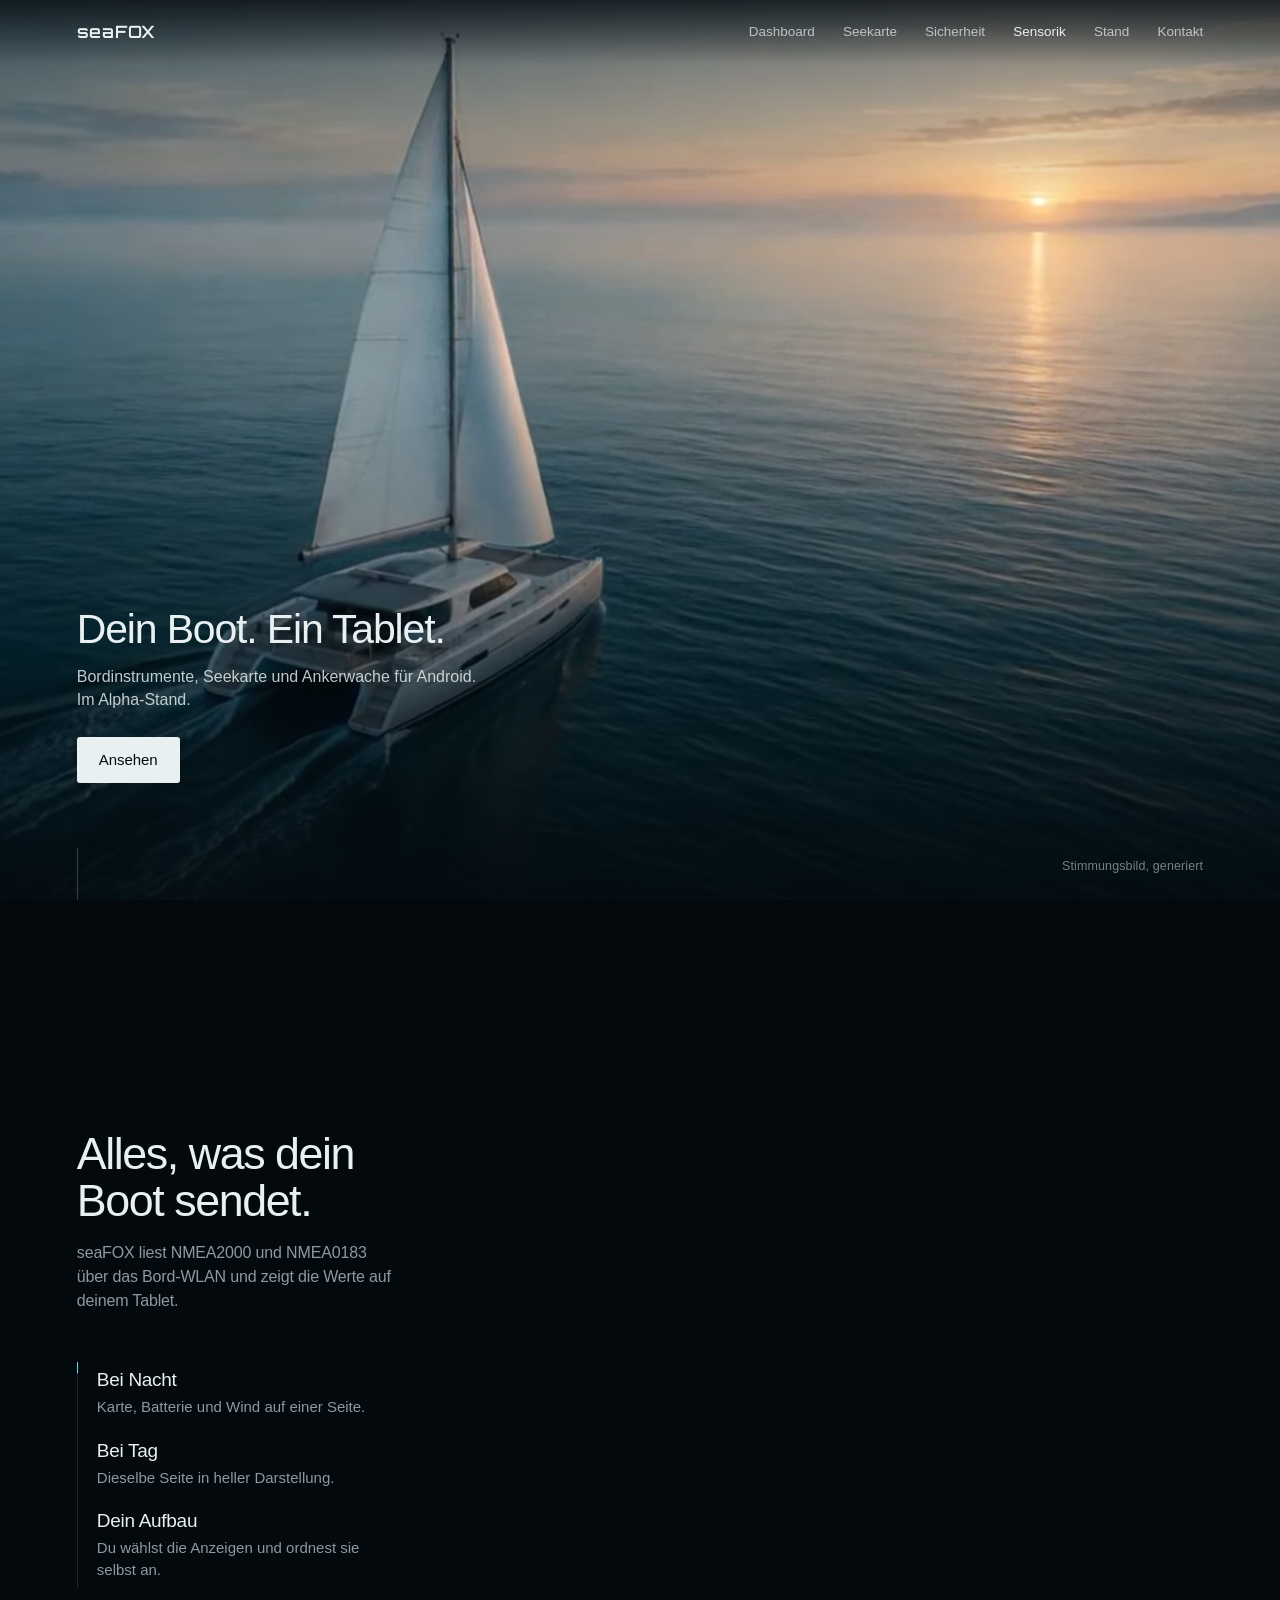
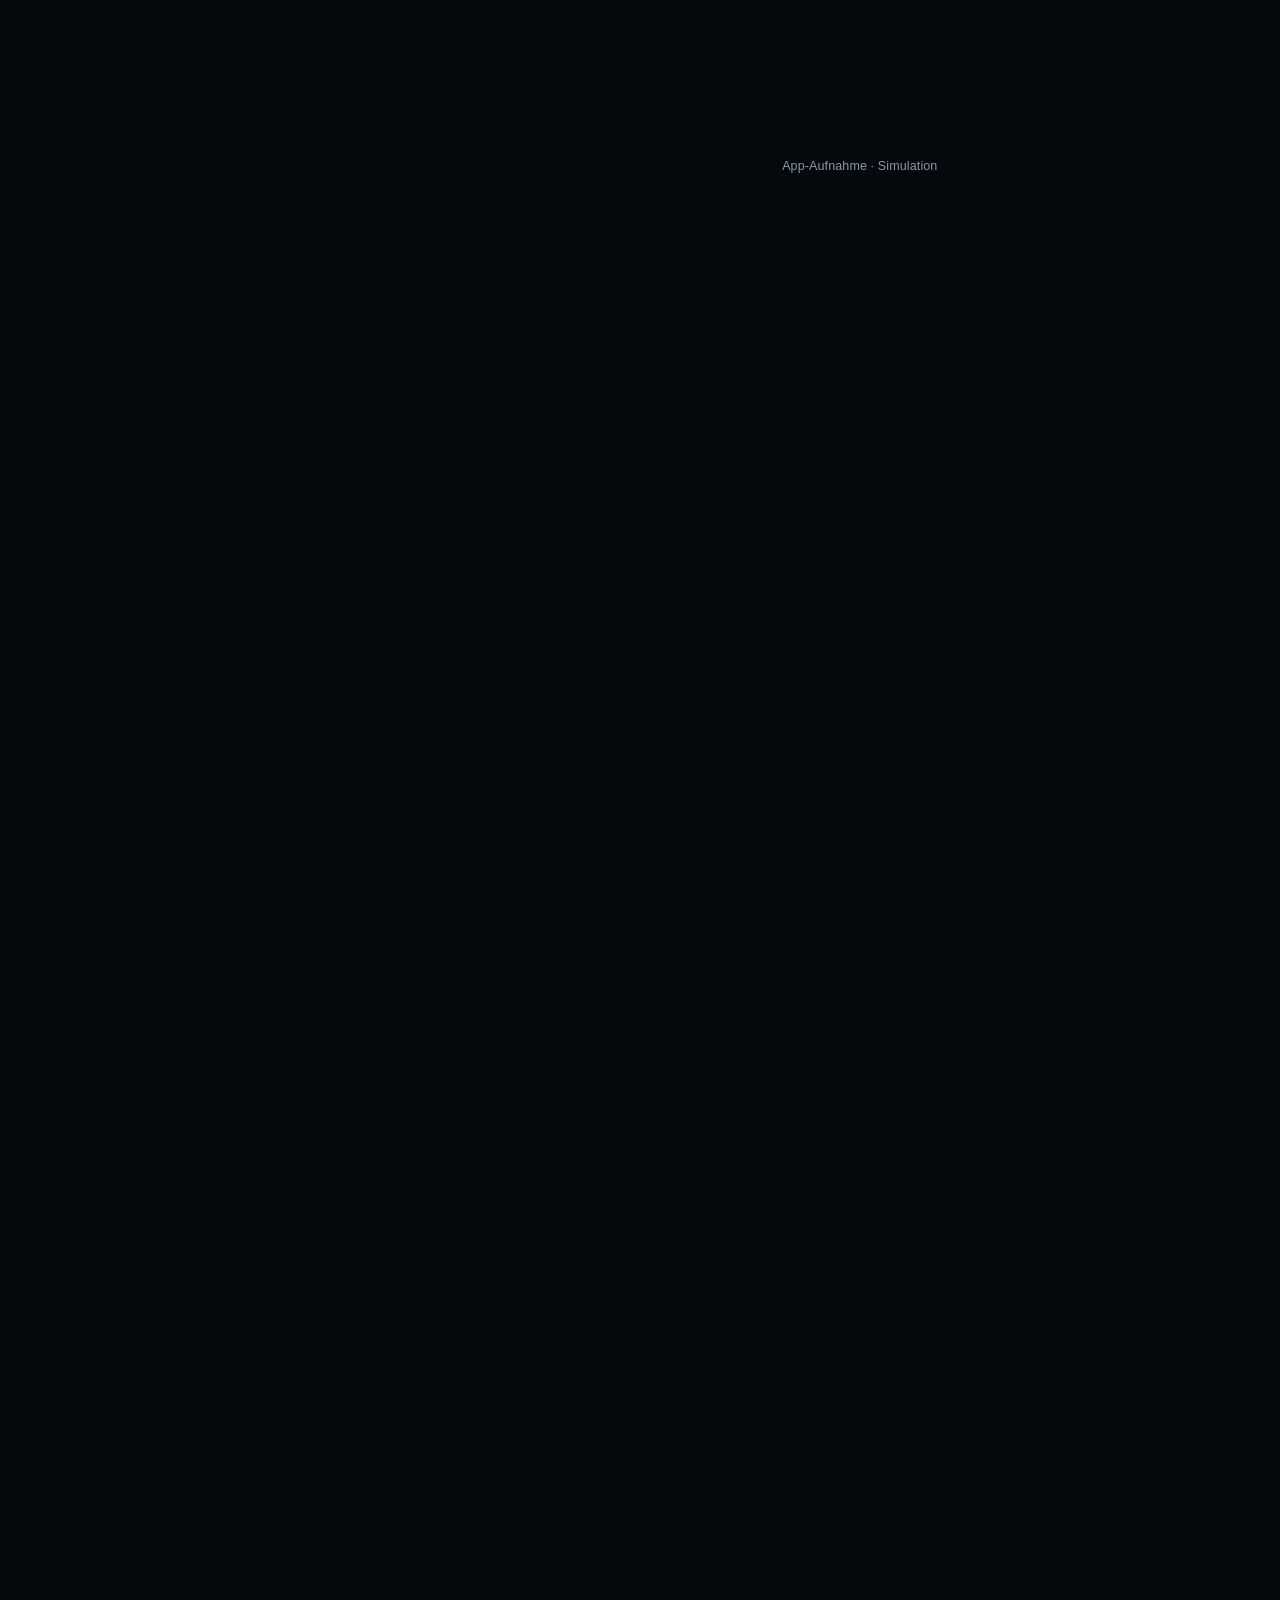
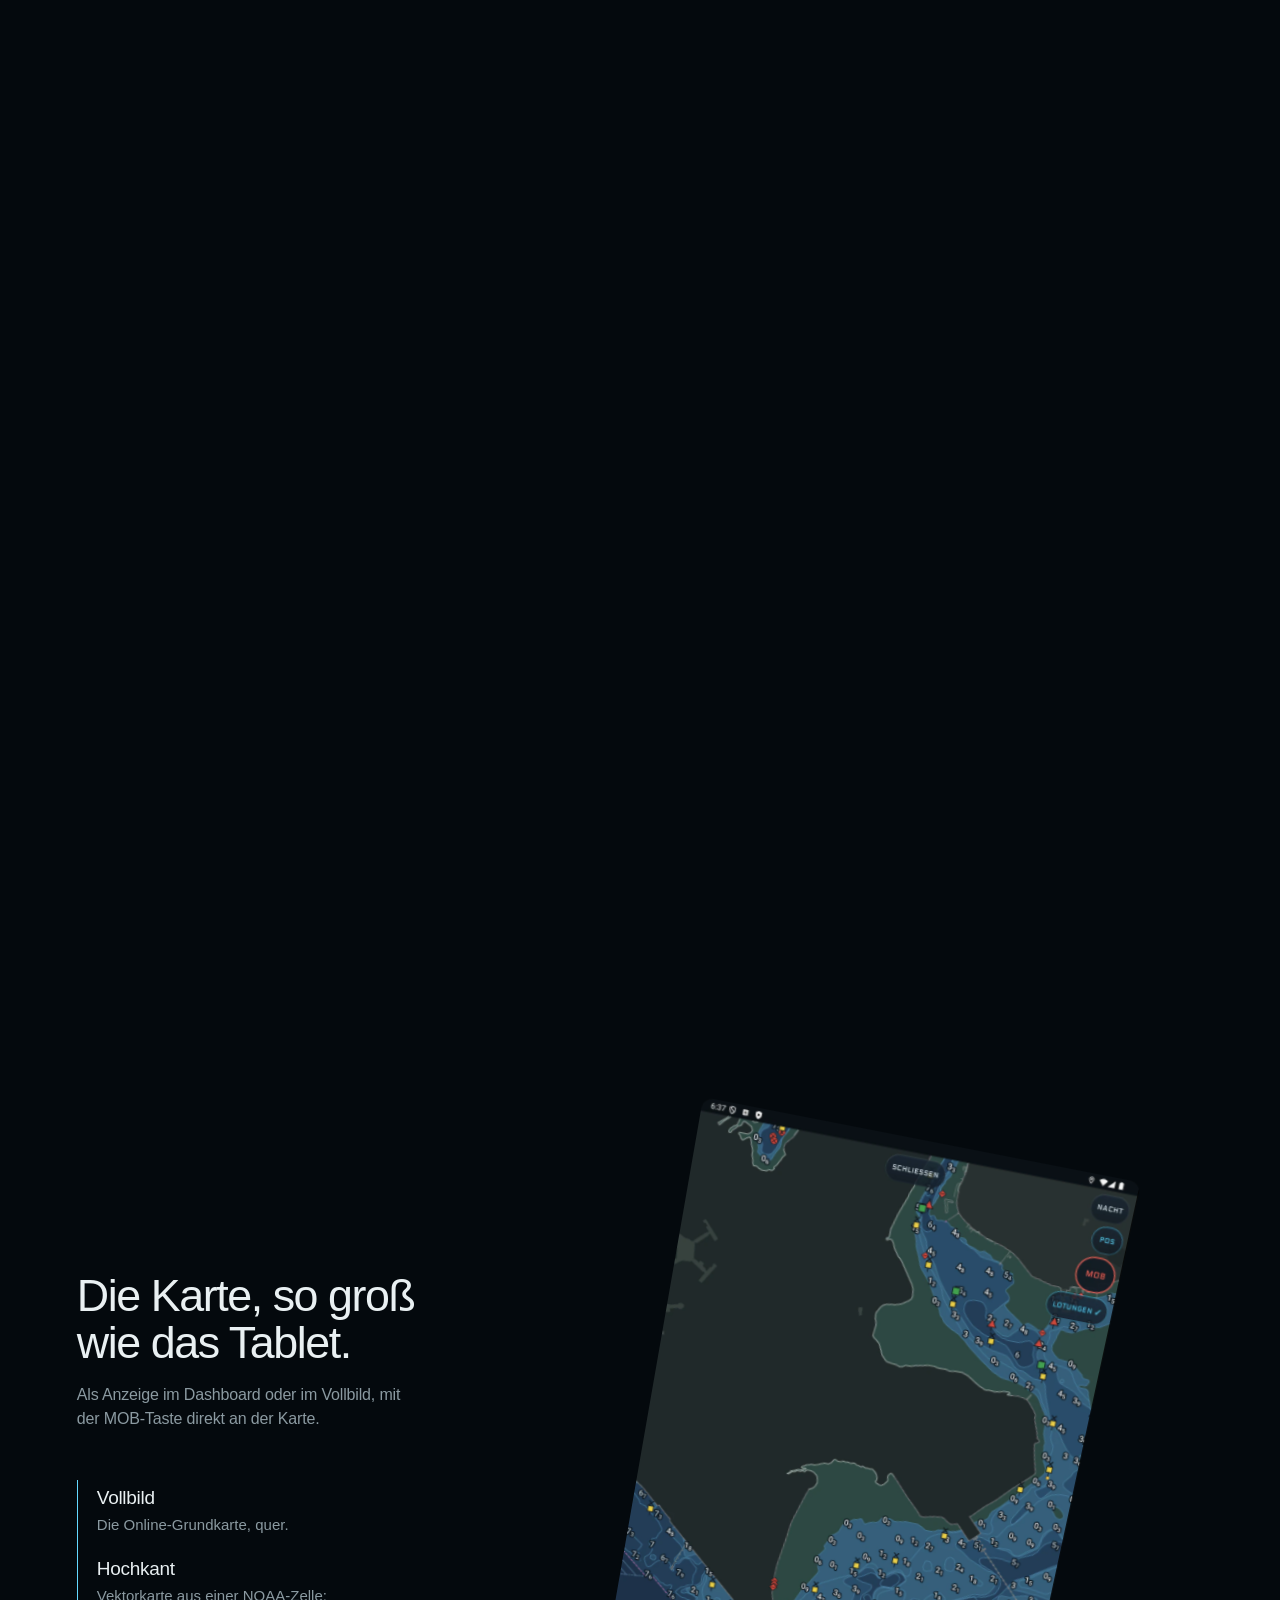
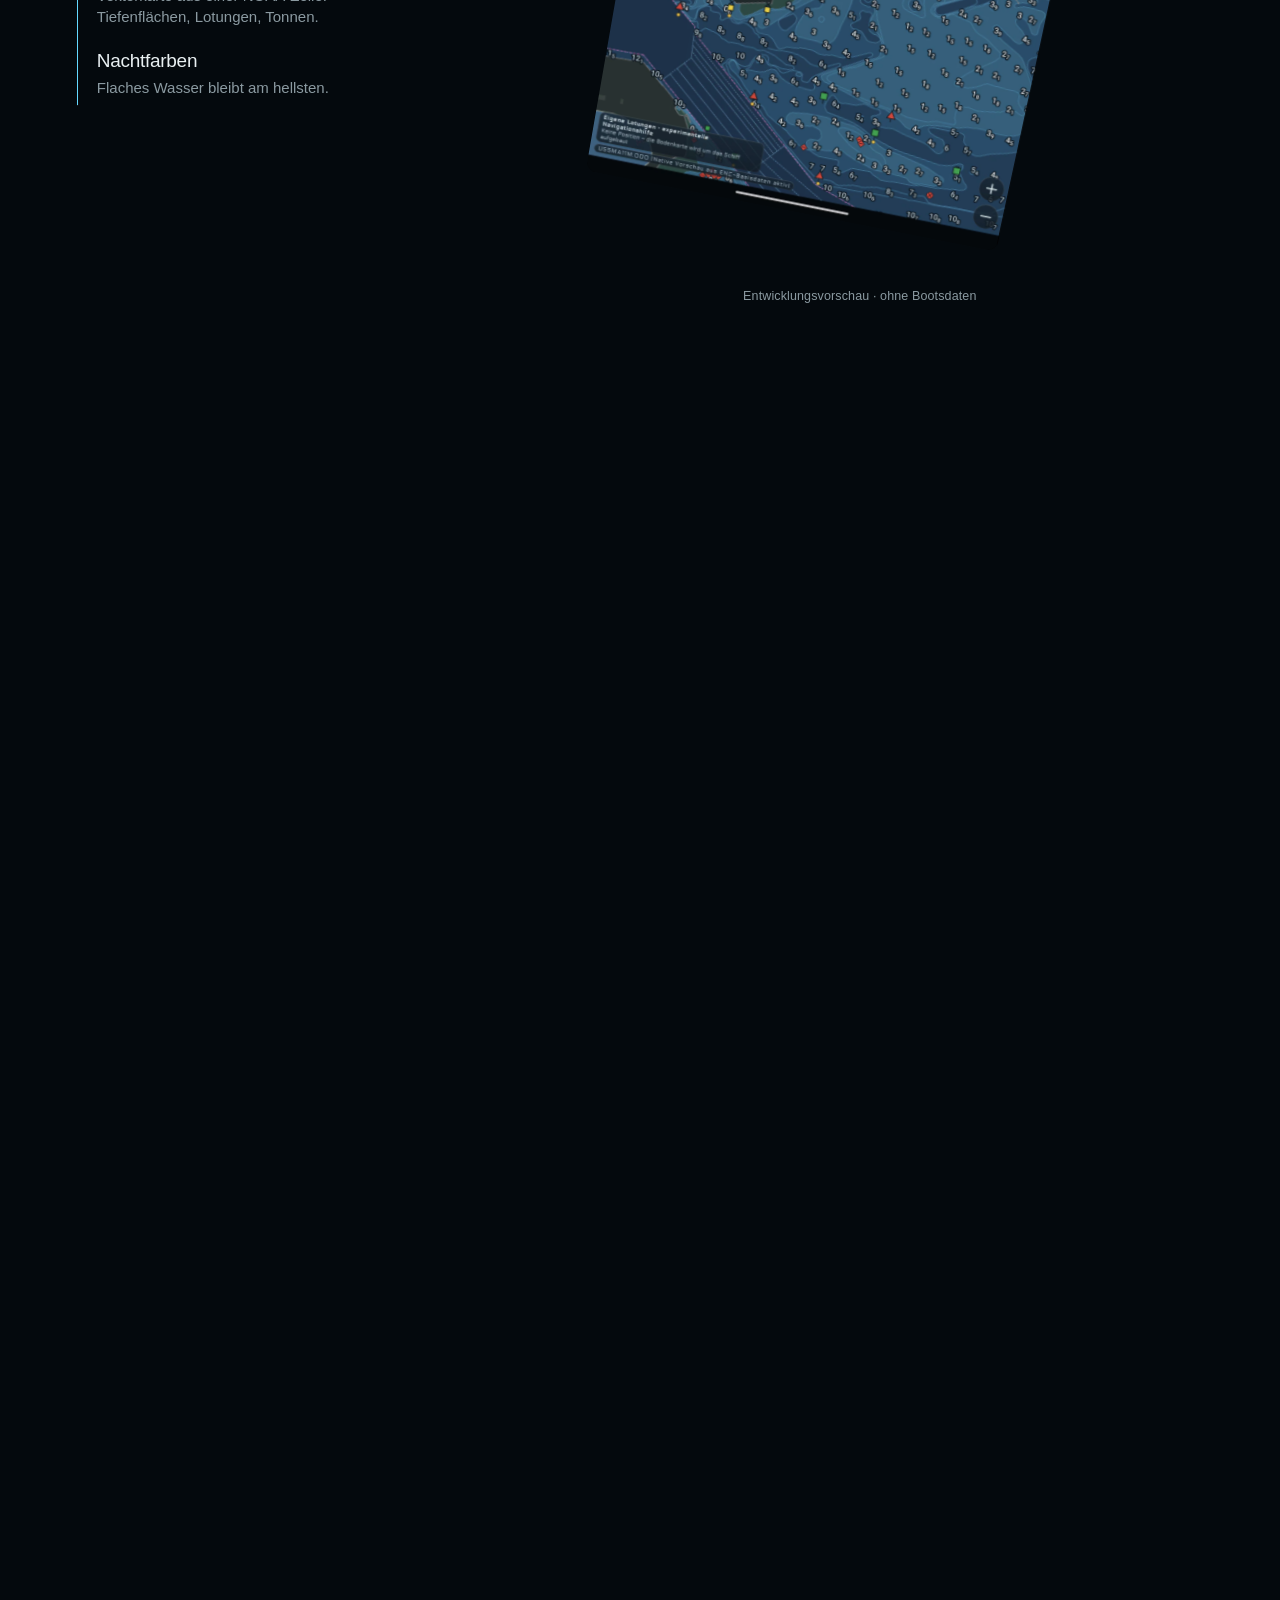
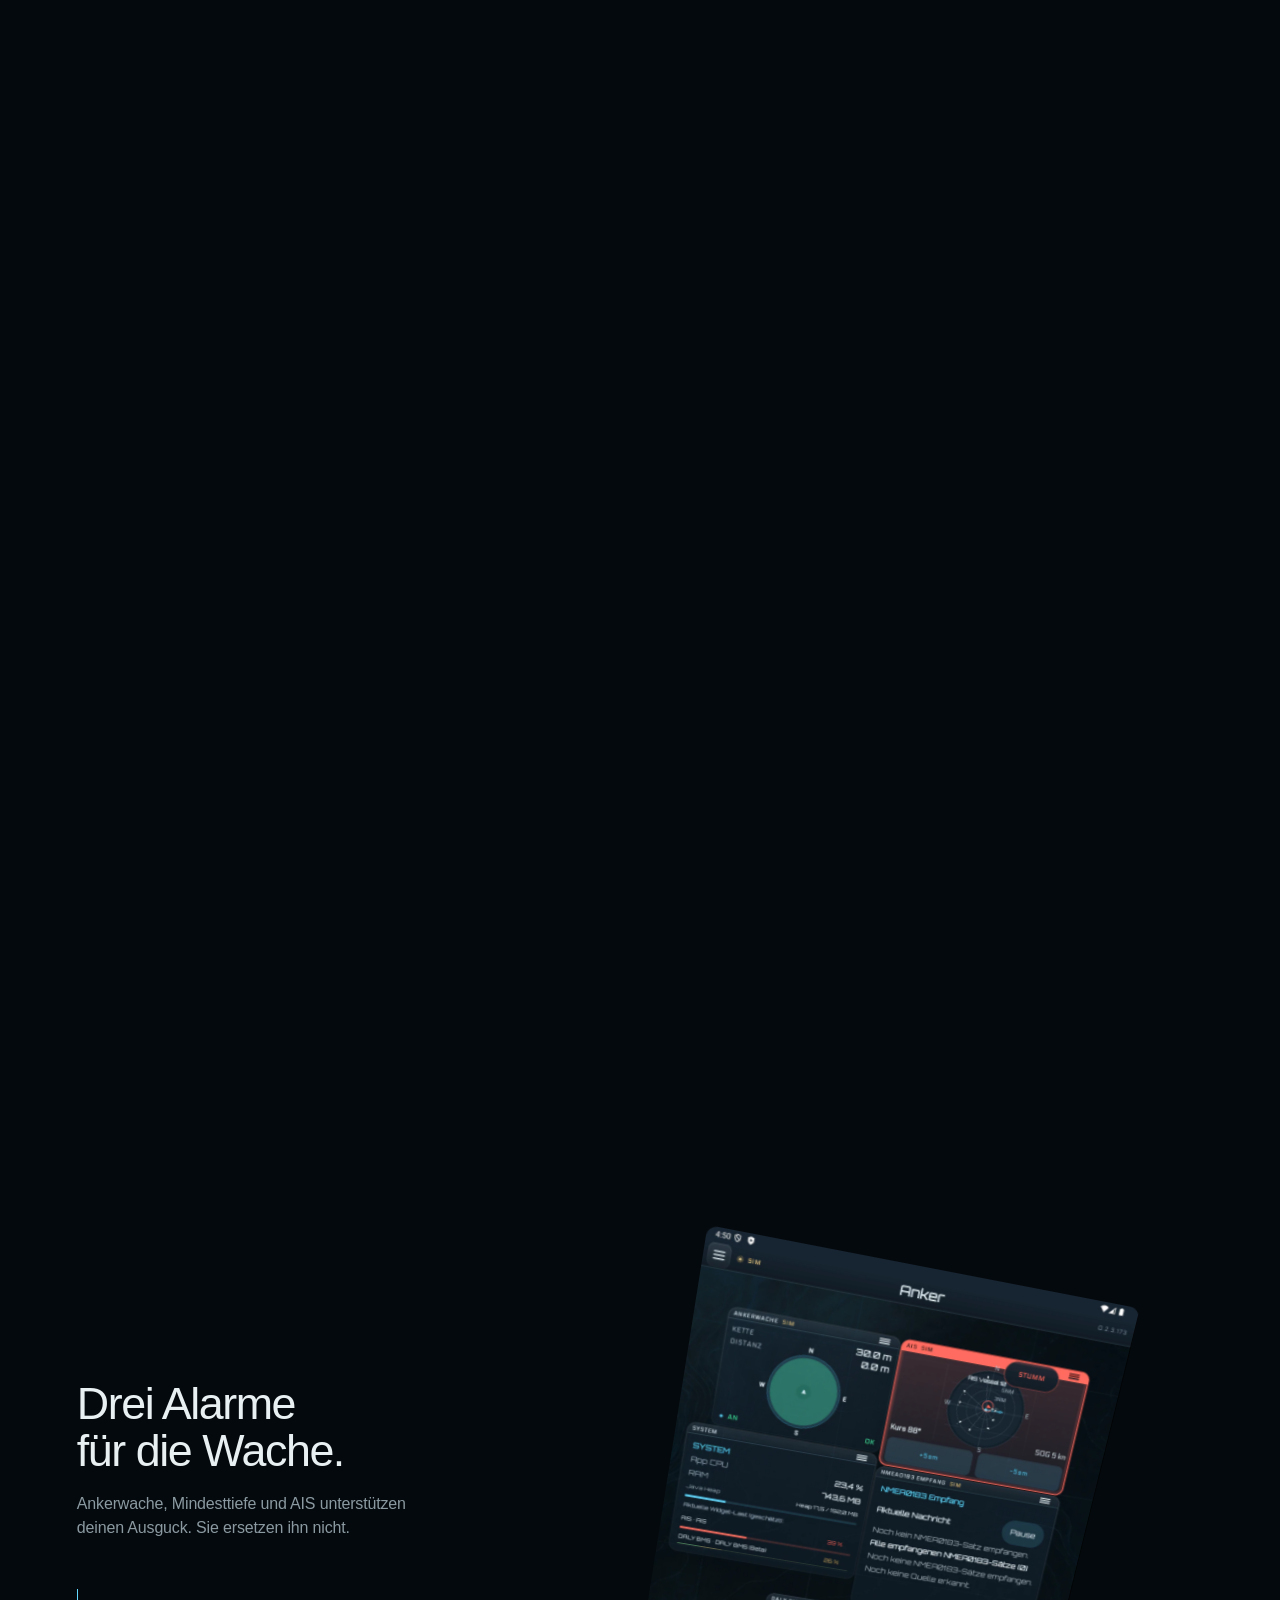
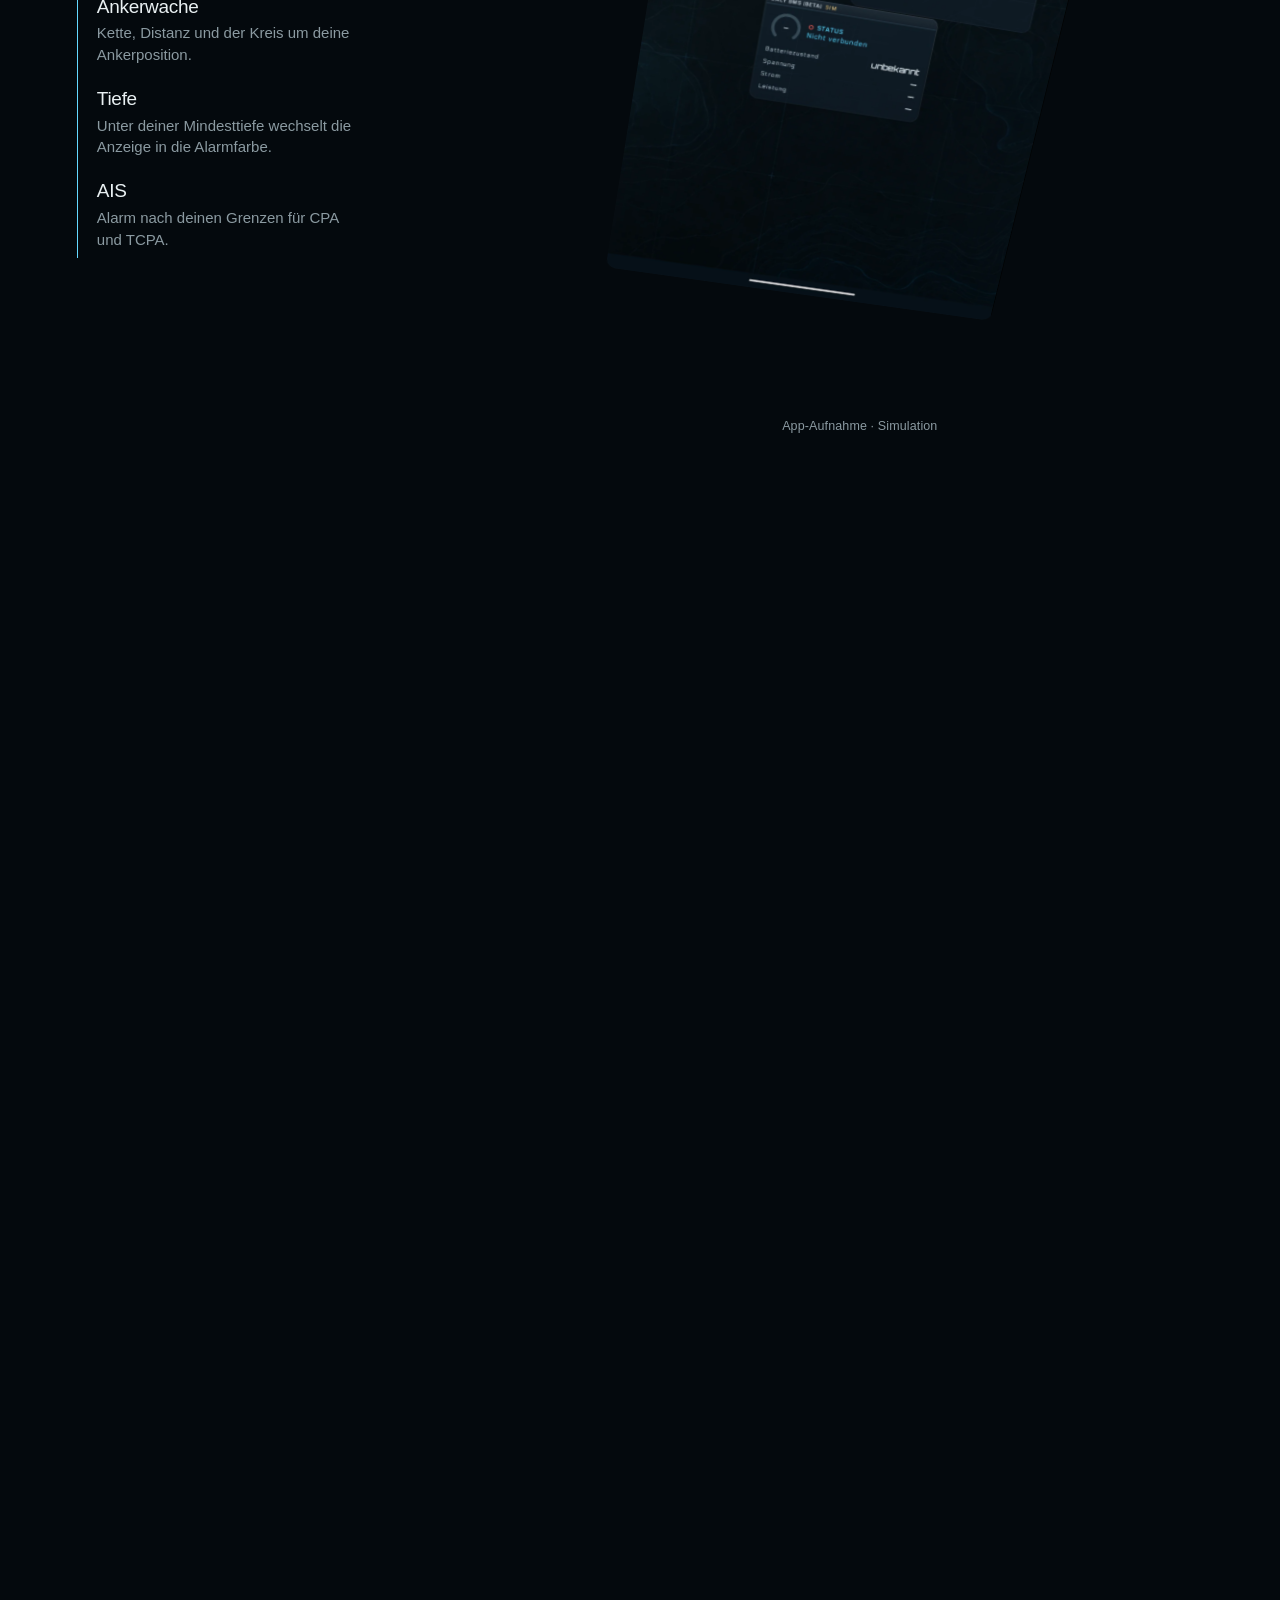
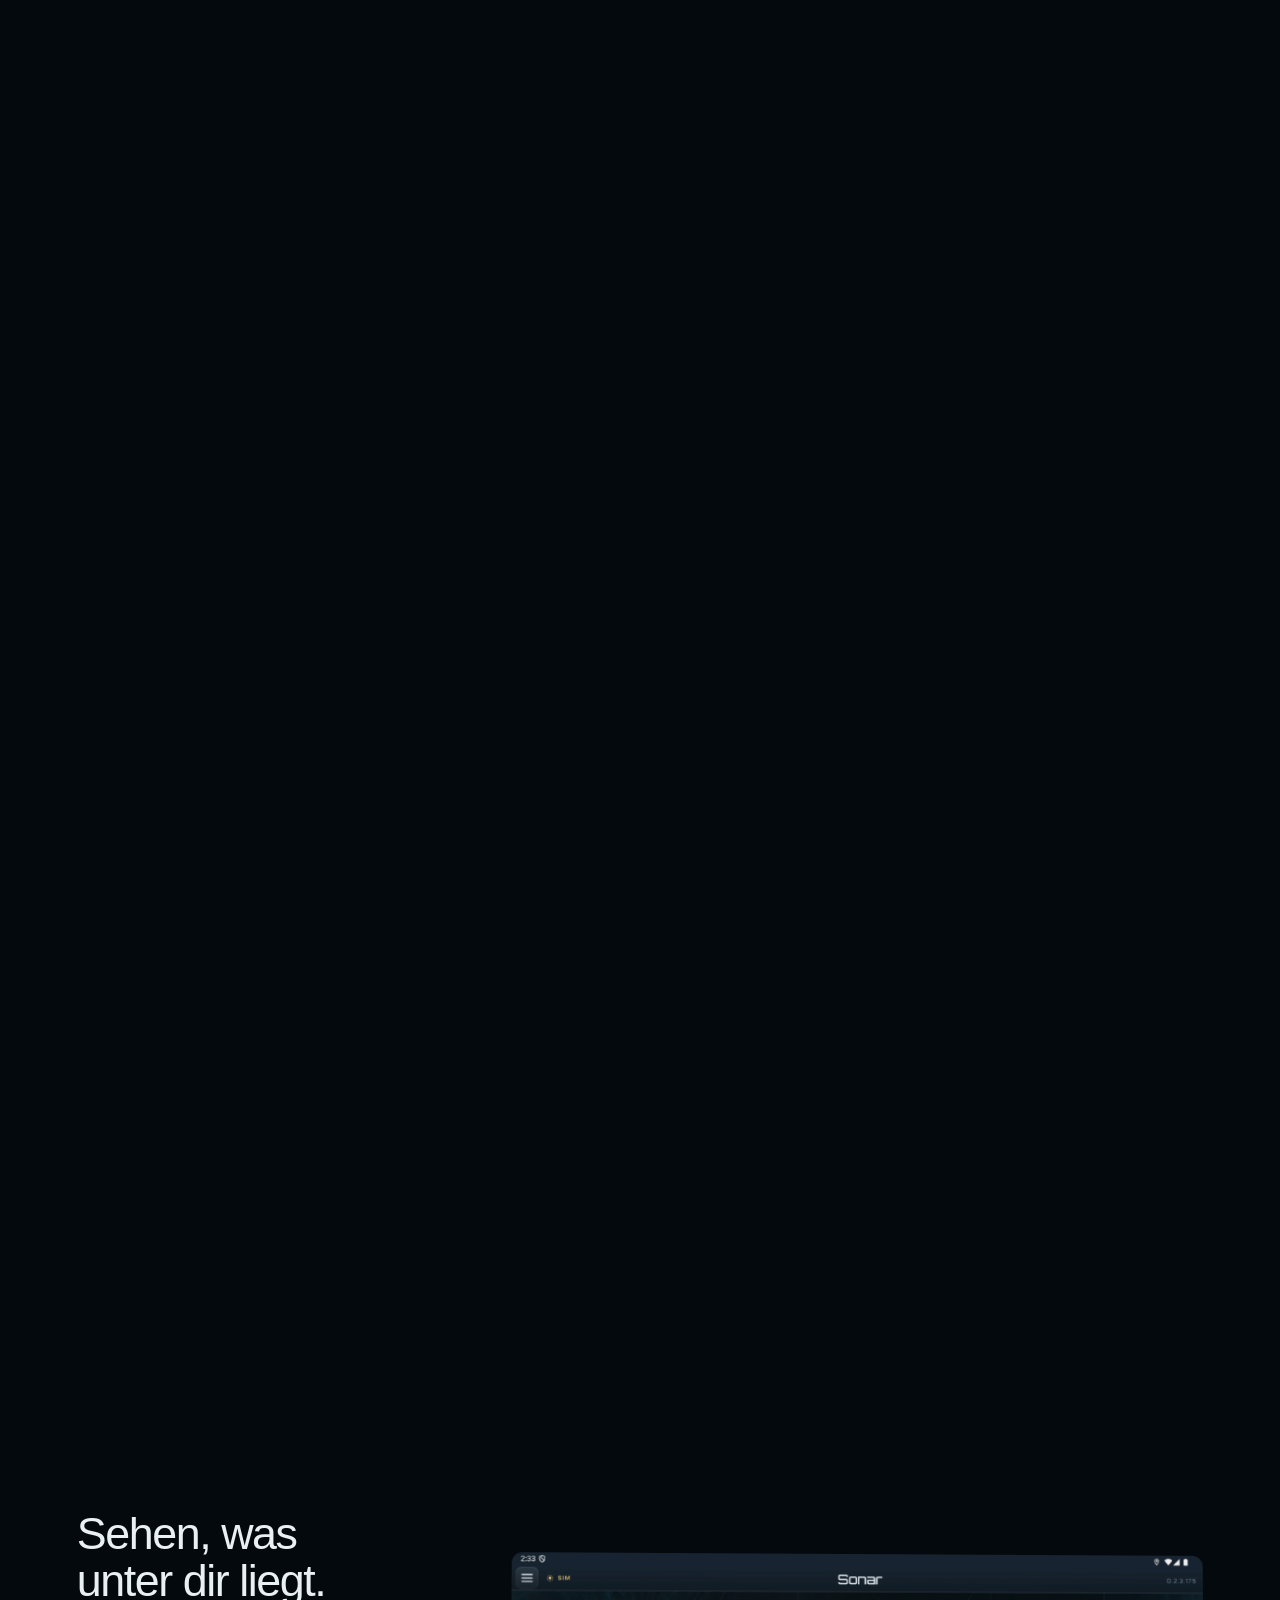
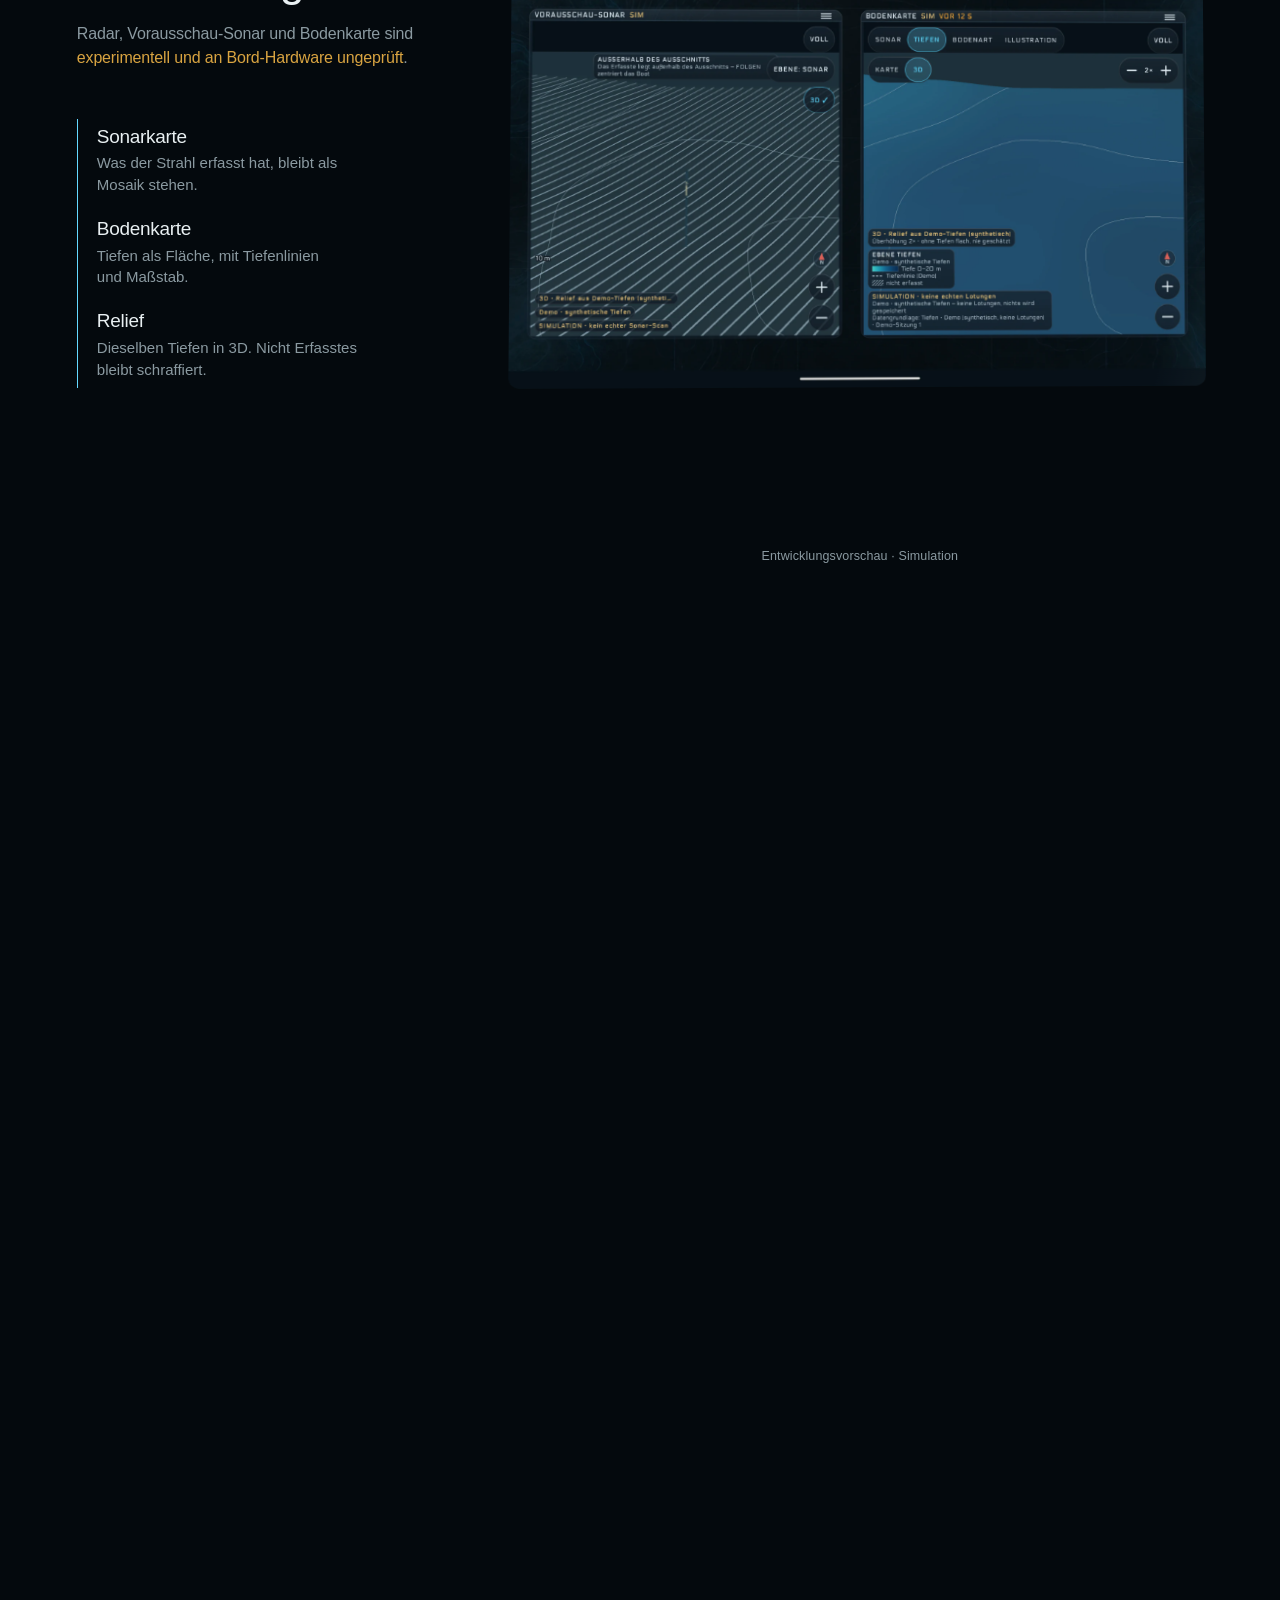
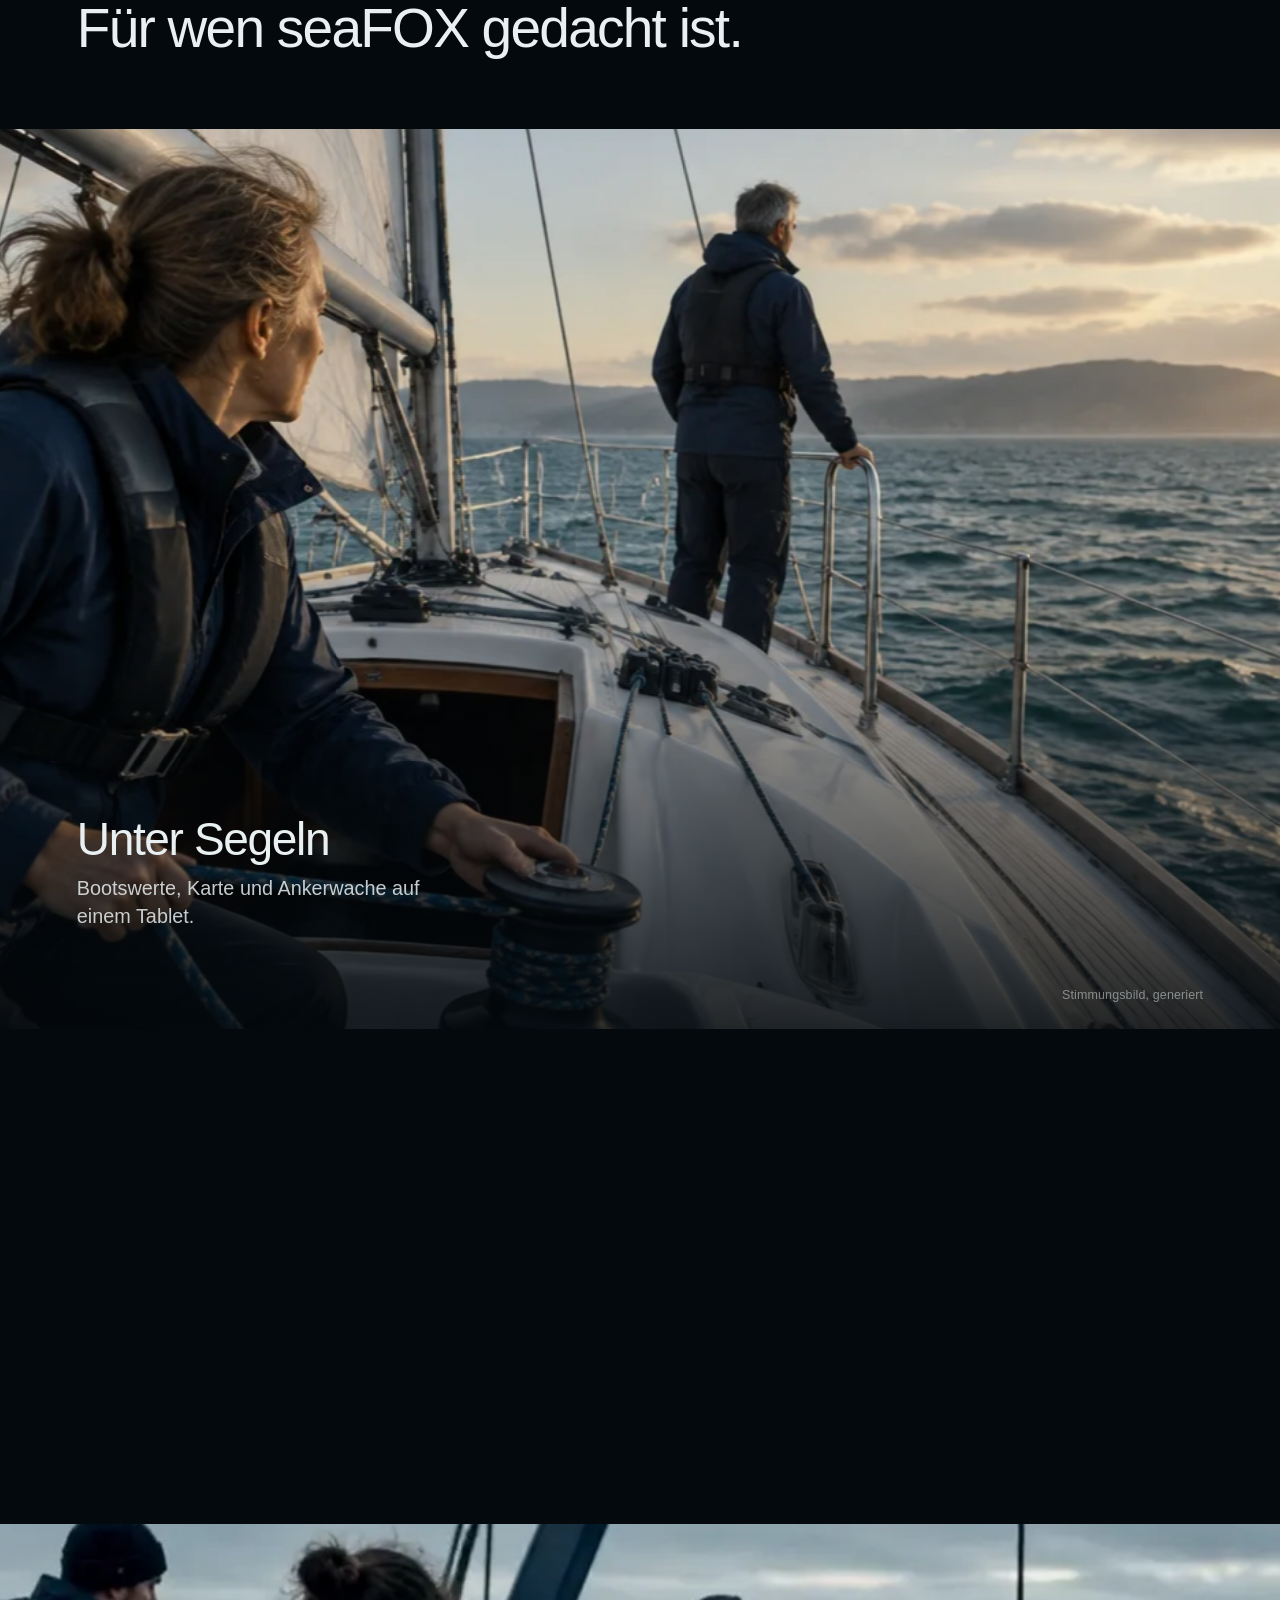
==== commit aa0548ac: "v2: Einzelheiten-Kästen entfernt" ====
--- a/v2/index.html
+++ b/v2/index.html
@@ -74,10 +74,6 @@
       </figure>
     </li>
   </ol>
-  <details class="note">
-    <summary>Einzelheiten zum Dashboard</summary>
-    <p>Verbindung per UDP oder TCP vom WLAN-Gateway. Anzeigen lassen sich verschieben, in der Größe ändern und auf mehrere Seiten verteilen; für Quer- und Hochformat merkt sich die App je eine eigene Anordnung. Ein eingebauter Simulator liefert Werte ohne Boot – erkennbar an „SIM“ in der Kopfleiste und in jeder Anzeige.</p>
-  </details>
 </section>
 
 <!-- ───────── Seekarte ───────── -->
@@ -109,10 +105,6 @@
       </figure>
     </li>
   </ol>
-  <details class="note">
-    <summary>Einzelheiten zur Seekarte</summary>
-    <p>Die Vektorkarte ist eine Entwicklungsvorschau mit der NOAA-Zelle US5MA11M (Boston Inner Harbor). Im Hauptstand der App erscheinen aus echten Kartenzellen bisher nur Punktobjekte; Flächen und Linien fehlen noch. Die Darstellung folgt keiner amtlichen Symbolnorm und ersetzt keine amtliche Seekarte. Routen-Editor und dauerhafte Track-Aufzeichnung sind noch nicht enthalten.</p>
-  </details>
 </section>
 
 <!-- ───────── Sicherheit ───────── -->
@@ -144,10 +136,6 @@
       </figure>
     </li>
   </ol>
-  <details class="note">
-    <summary>Einzelheiten zu den Alarmen</summary>
-    <p>Die Alarme werden außerhalb der Bedienoberfläche ausgewertet, damit sie bei ausgeschaltetem Bildschirm weiterlaufen. Der Dauerbetrieb auf echten Tablets ist noch nicht geprüft. Für die Aufnahme des Tiefenalarms wurde die Mindesttiefe im Simulator hochgestellt. Die Alarmseiten gibt es bisher nur als Hochkant-Aufnahmen.</p>
-  </details>
 </section>
 
 <!-- ───────── Sensorik ───────── -->
@@ -179,10 +167,6 @@
       </figure>
     </li>
   </ol>
-  <details class="note">
-    <summary>Einzelheiten zur Sensorik</summary>
-    <p>Alle drei Aufnahmen zeigen synthetische Daten aus dem Simulator; simulierte Lotungen werden nie gespeichert. Radar und Sonar laufen nie gleichzeitig auf einem Tablet, die Rolle legst du in den Einstellungen fest. Radar: nur Empfang, keine Steuerbefehle. Der Peilstrahl im Hintergrund dieses Abschnitts ist eine Illustration.</p>
-  </details>
 </section>
 
 <!-- ───────── Für wen ───────── -->
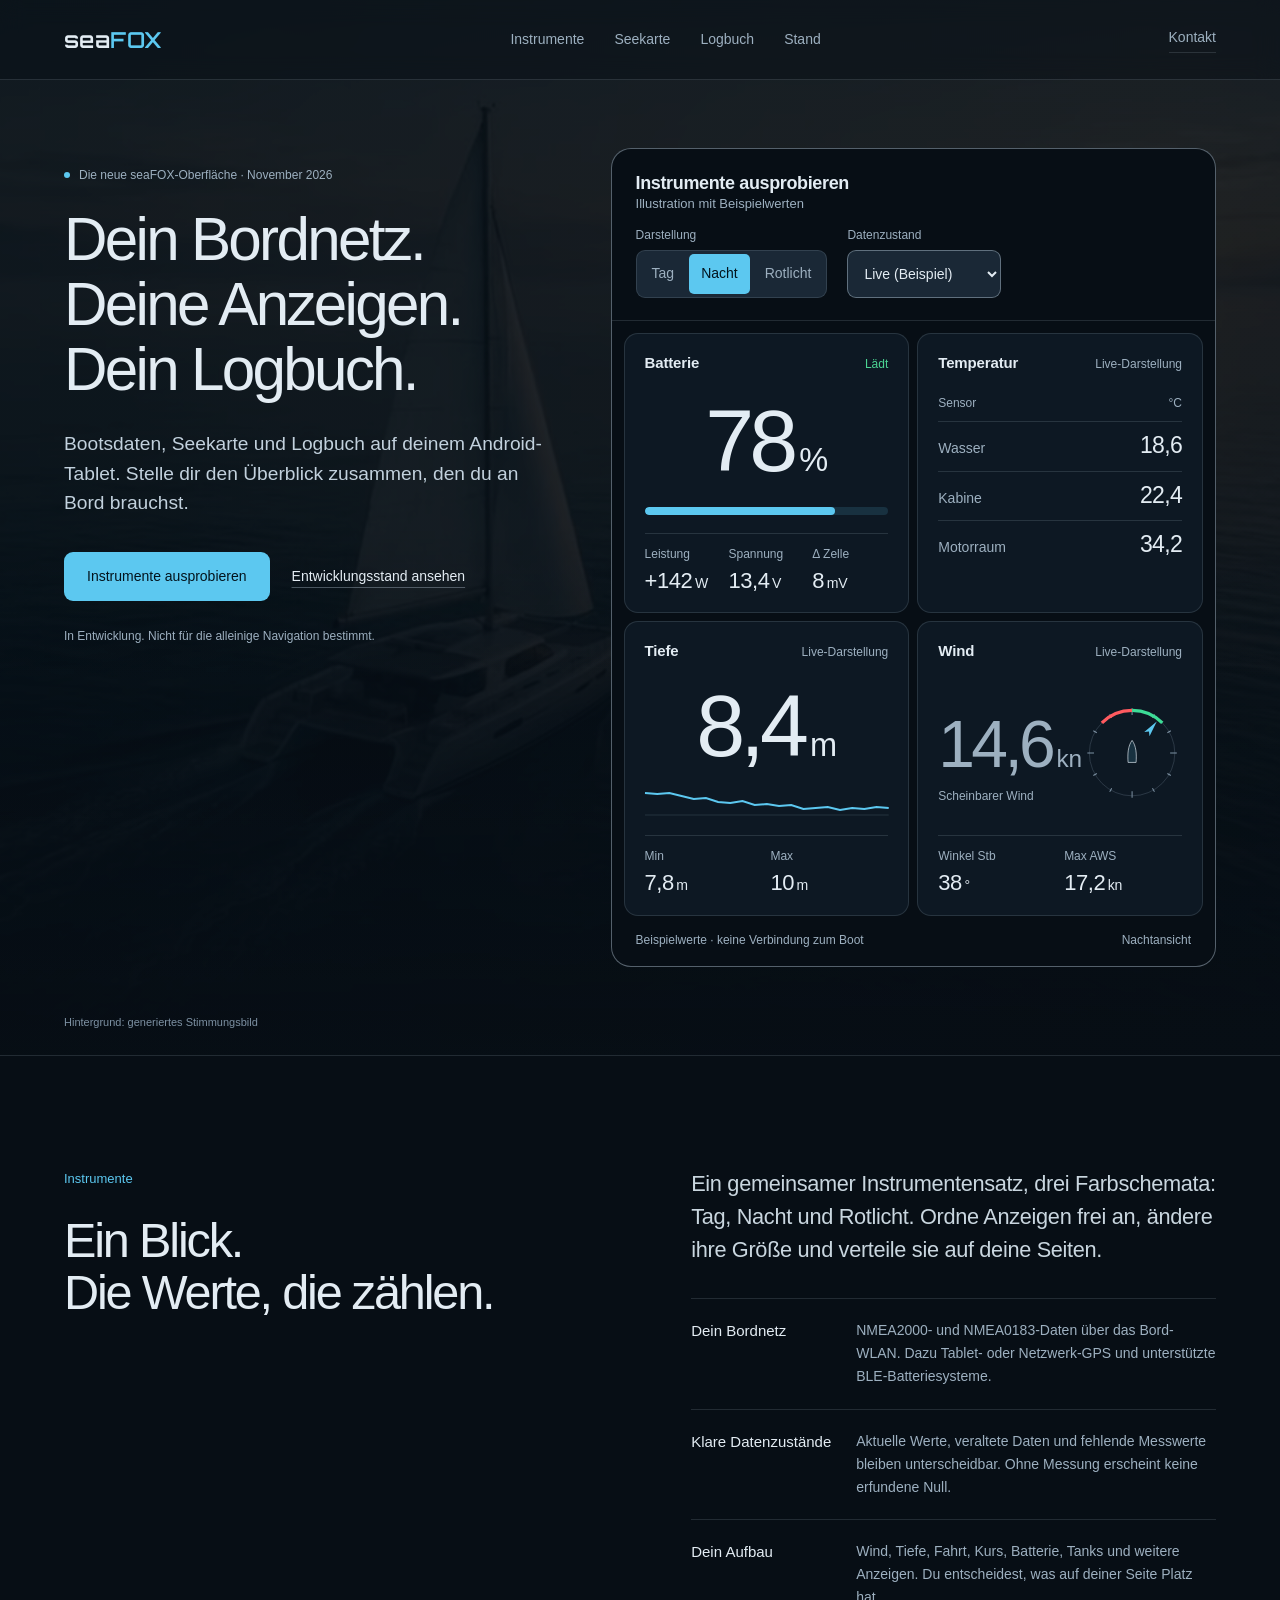
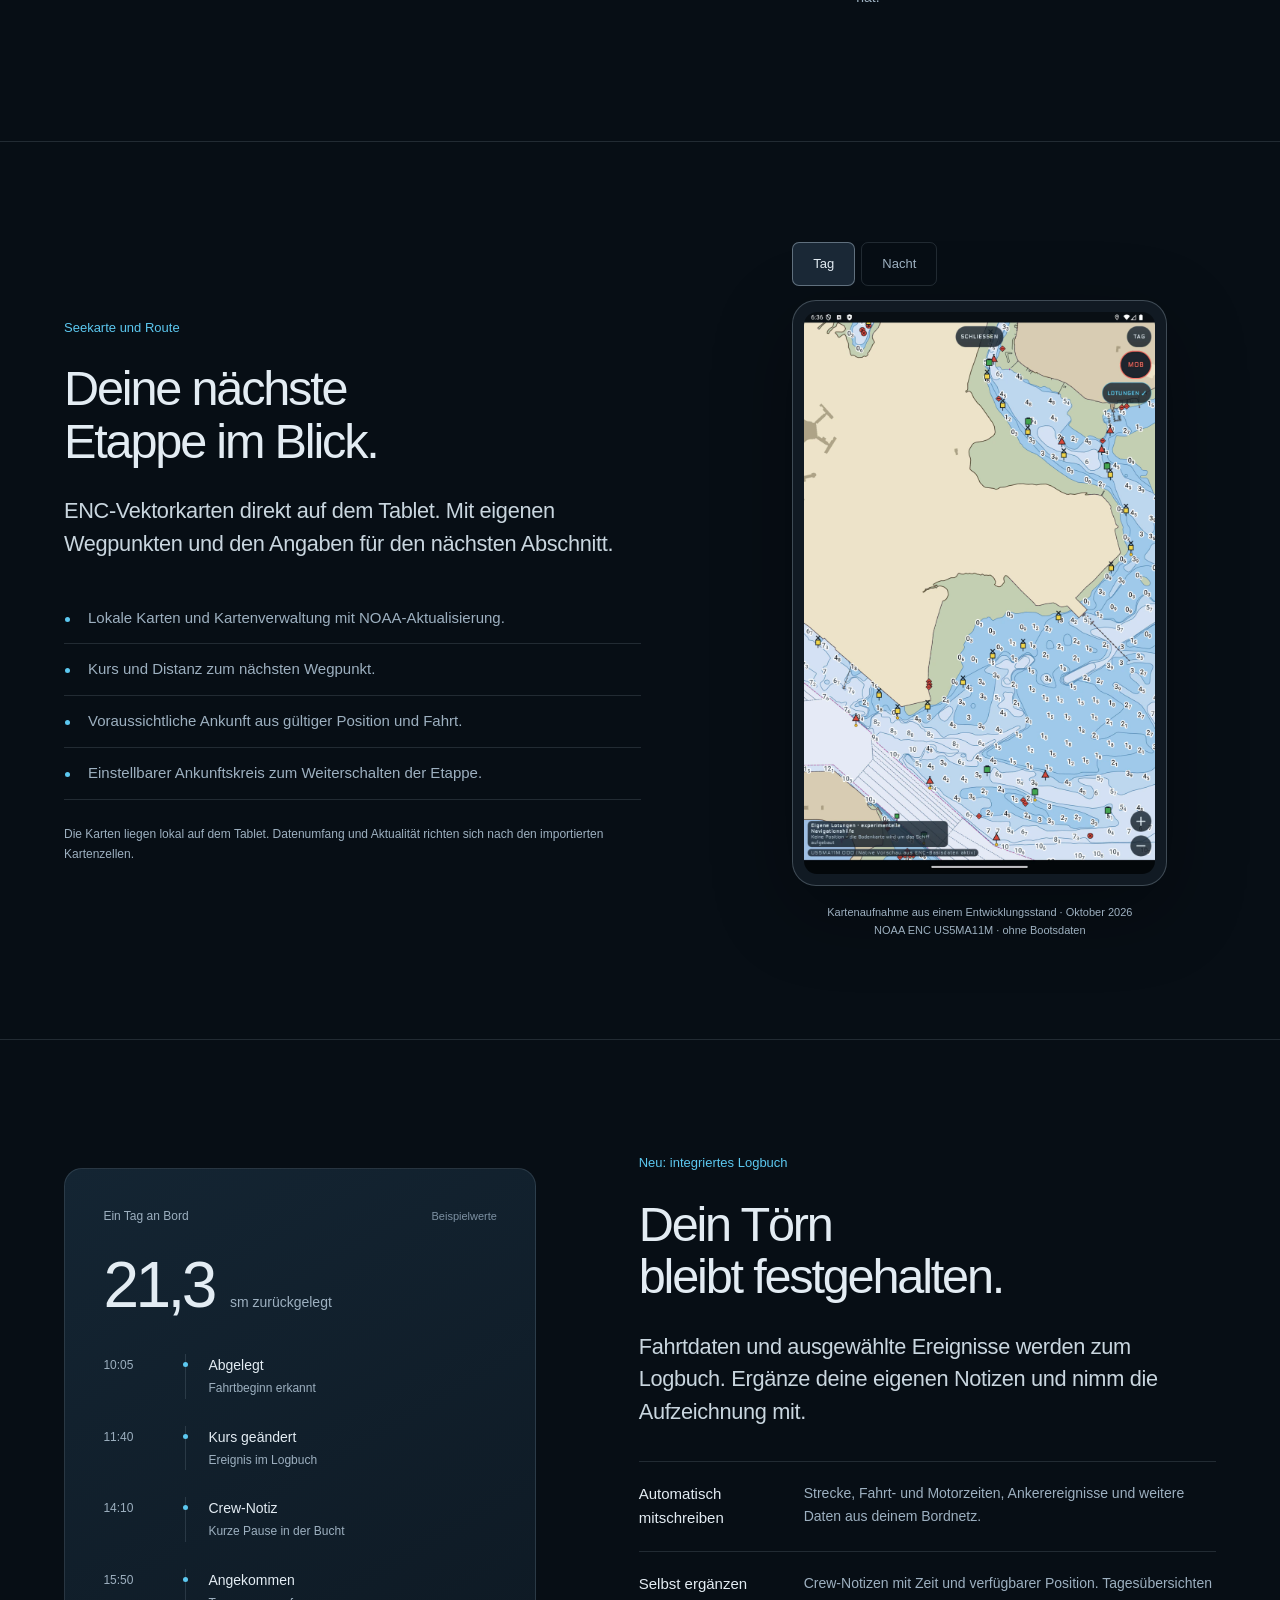
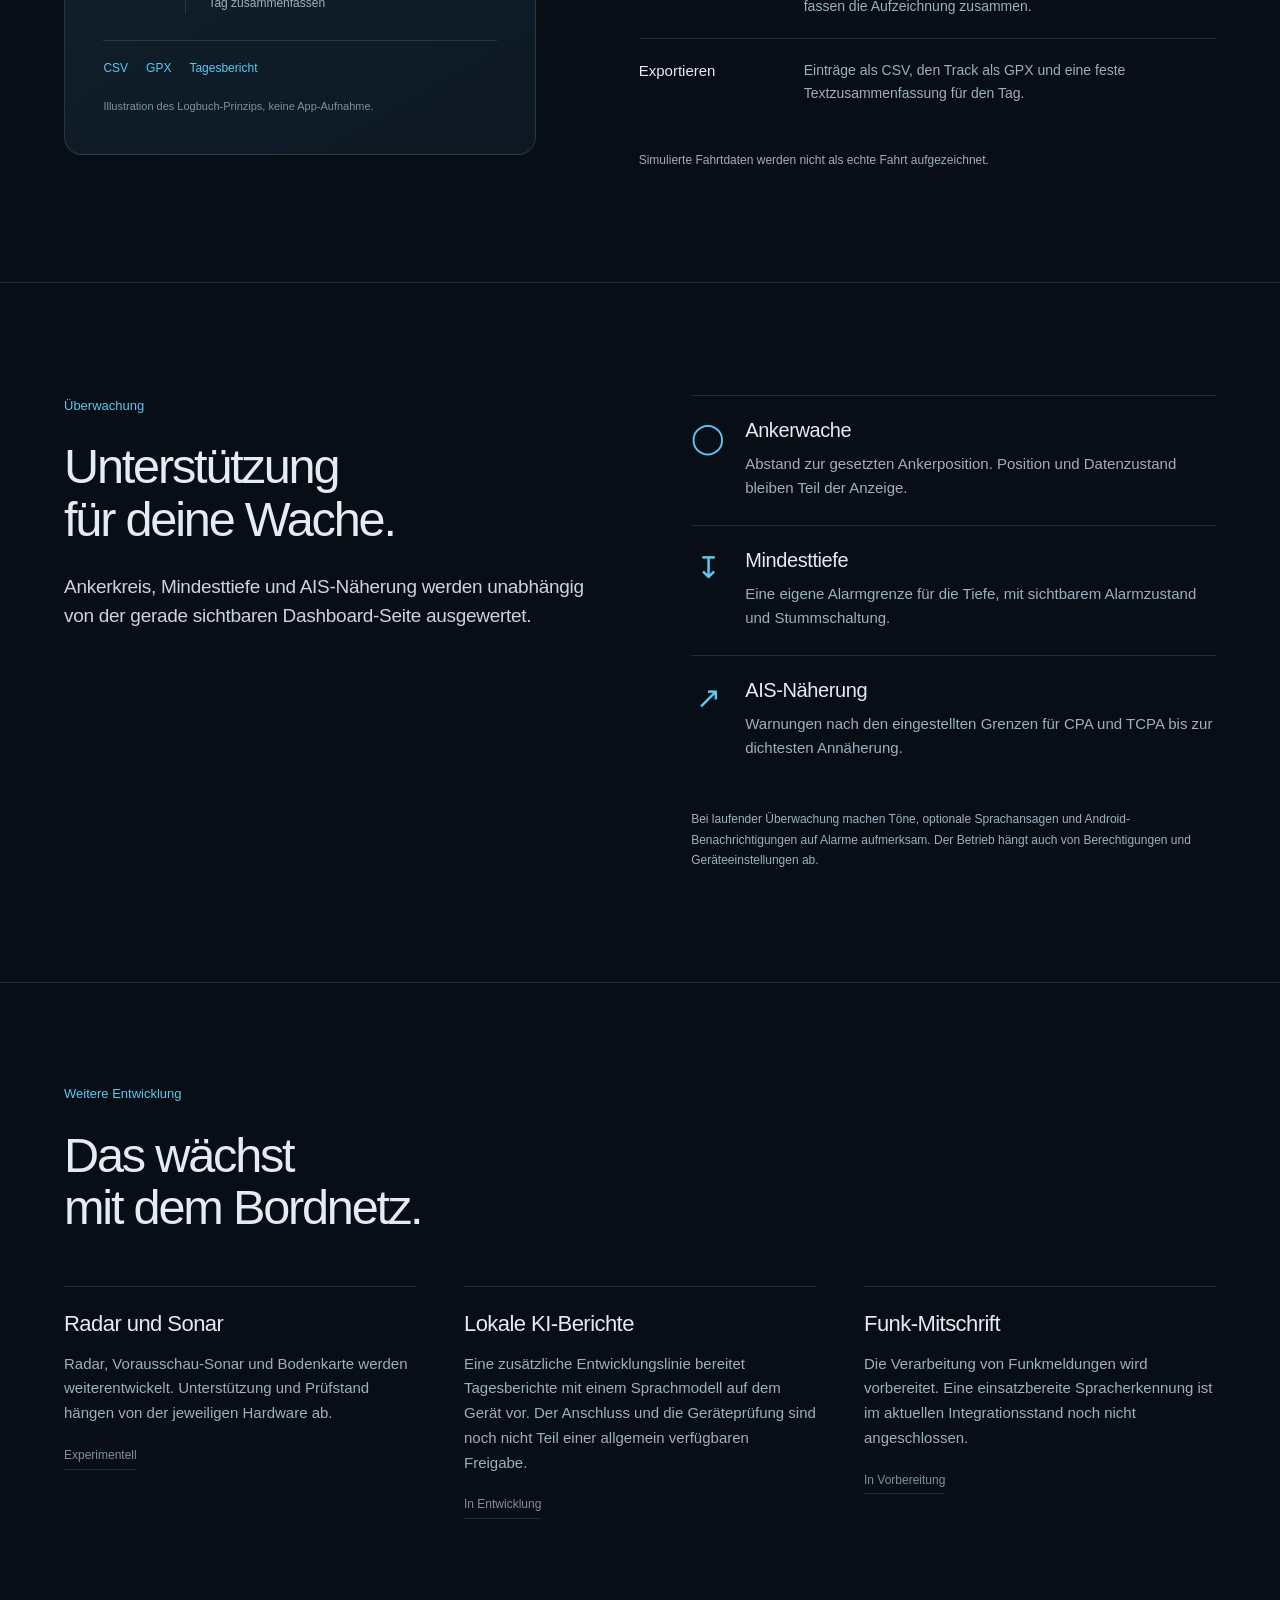
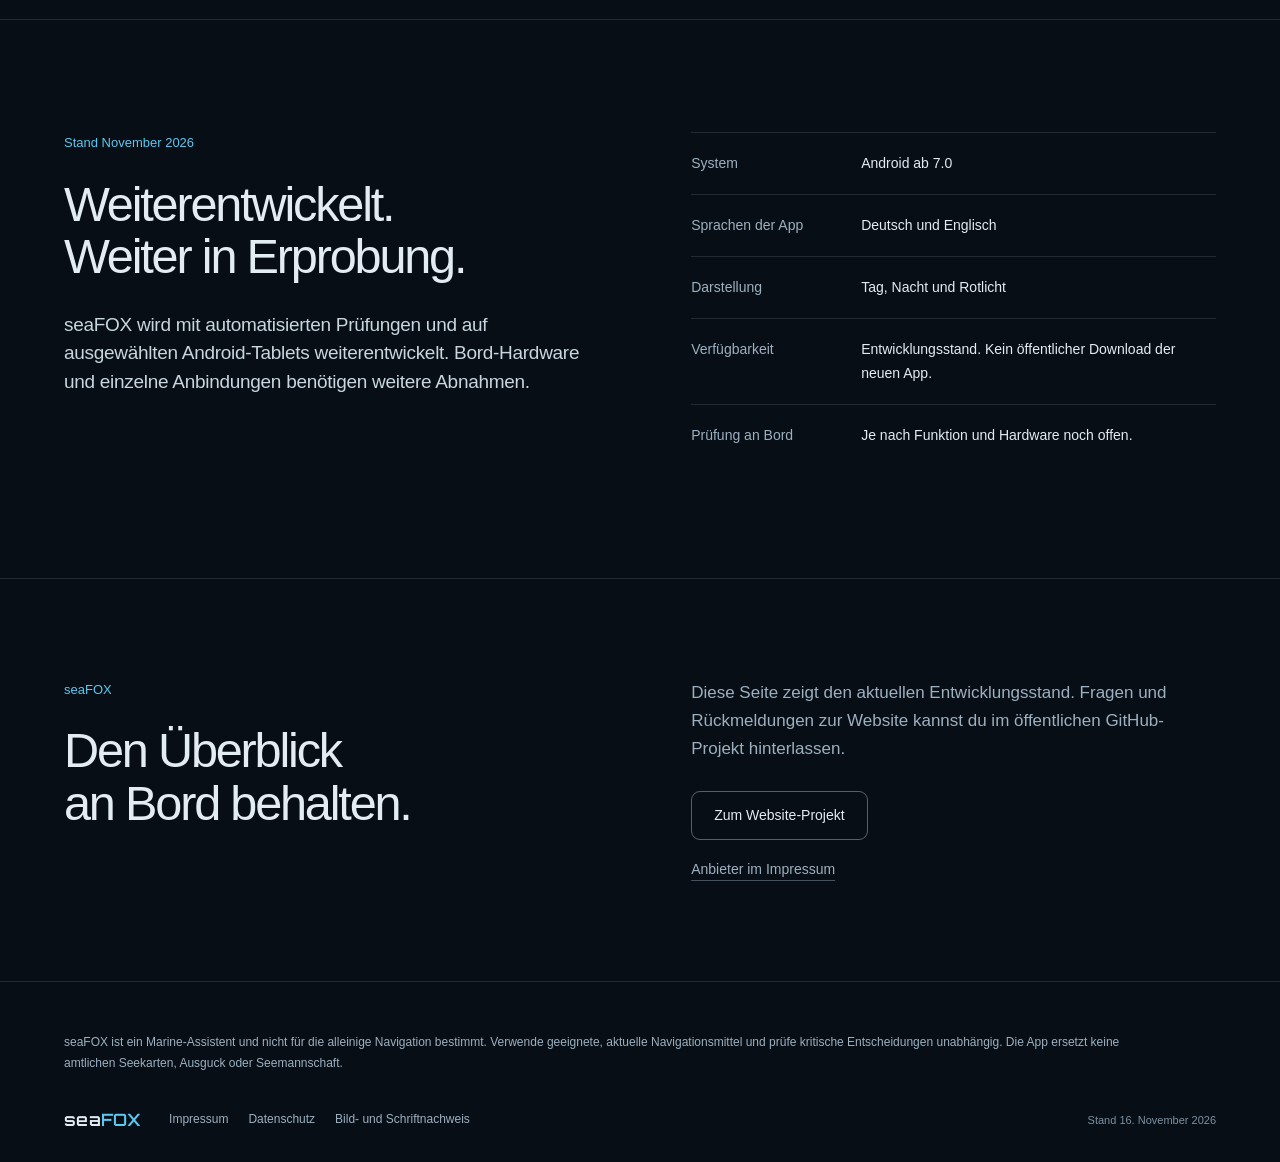
==== commit 7ad54386: "Update seaFOX website for the November app" ====
--- a/v2/index.html
+++ b/v2/index.html
@@ -2,238 +2,14 @@
 <html lang="de">
 <head>
 <meta charset="utf-8">
-<meta name="viewport" content="width=device-width, initial-scale=1, viewport-fit=cover">
+<meta name="viewport" content="width=device-width, initial-scale=1">
 <meta name="robots" content="noindex, nofollow">
-<meta name="theme-color" content="#04090d">
-<title>seaFOX – Bordinstrumente, Seekarte und Ankerwache für Android</title>
-<meta name="description" content="seaFOX zeigt die NMEA-Daten deines Bootes auf einem Android-Tablet: Bordinstrumente, Seekarte, Ankerwache. Alpha-Stand, kein amtliches Navigationssystem.">
-<link rel="icon" href="assets/img/favicon.svg" type="image/svg+xml">
-<link rel="preload" as="image" href="assets/video/hero-poster.webp">
-<link rel="stylesheet" href="css/site.css">
+<meta name="theme-color" content="#070e15">
+<title>seaFOX – aktuelle App-Vorschau</title>
+<link rel="canonical" href="https://foxontherun42.github.io/seafox-web/">
+<meta http-equiv="refresh" content="0; url=../">
+<script>location.replace('../' + location.hash);</script>
+<style>body{font:18px/1.6 system-ui,sans-serif;background:#070e15;color:#e3ecf3;max-width:40em;margin:15vh auto;padding:24px}a{color:#5cc8f0}</style>
 </head>
-<body>
-<a class="skip" href="#dashboard">Zum Inhalt springen</a>
-<canvas id="field" aria-hidden="true"></canvas>
-
-<header class="bar">
-  <a class="mark" href="#top" aria-label="seaFOX, zum Seitenanfang">seaFOX</a>
-  <nav aria-label="Abschnitte">
-    <a href="#dashboard">Dashboard</a>
-    <a href="#seekarte">Seekarte</a>
-    <a href="#sicherheit">Sicherheit</a>
-    <a href="#sensorik">Sensorik</a>
-    <a href="#stand">Stand</a>
-    <a href="#kontakt">Kontakt</a>
-  </nav>
-</header>
-
-<main>
-
-<section class="hero" id="top" aria-labelledby="hero-title">
-  <div class="hero__media">
-    <video id="heroVideo" autoplay muted loop playsinline preload="metadata" poster="assets/video/hero-poster.webp" aria-hidden="true" tabindex="-1">
-      <source src="assets/video/hero.webm" type="video/webm">
-      <source src="assets/video/hero.mp4" type="video/mp4">
-    </video>
-  </div>
-  <div class="hero__copy">
-    <h1 id="hero-title">Dein Boot. Ein Tablet.</h1>
-    <p>Bordinstrumente, Seekarte und Ankerwache für Android. Im Alpha-Stand.</p>
-    <a class="btn" href="#dashboard">Ansehen</a>
-  </div>
-  <p class="cap hero__cap">Stimmungsbild, generiert</p>
-  <a class="cue" href="#dashboard" aria-label="Weiter zum Dashboard"><span></span></a>
-</section>
-
-<!-- ───────── Dashboard ───────── -->
-<section class="scene" id="dashboard" data-enter="right" aria-labelledby="t-dashboard">
-  <div class="scene__head">
-    <h2 id="t-dashboard">Alles, was dein Boot sendet.</h2>
-    <p class="lede">seaFOX liest NMEA2000 und NMEA0183 über das Bord-WLAN und zeigt die Werte auf deinem Tablet.</p>
-  </div>
-  <ol class="steps">
-    <li class="step">
-      <div class="step__text"><h3>Bei Nacht</h3><p>Karte, Batterie und Wind auf einer Seite.</p></div>
-      <figure class="shot">
-        <div class="device"><div class="device__screen"><img src="assets/screens/65.webp" width="1500" height="937" alt="App-Aufnahme quer, Nachtdarstellung: Seite Navigation mit Karte, Batterie, Wind und Radar-Hinweis; überall das Kennzeichen SIM." decoding="async"></div></div>
-        <figcaption class="cap">App-Aufnahme · Simulation</figcaption>
-      </figure>
-    </li>
-    <li class="step">
-      <div class="step__text"><h3>Bei Tag</h3><p>Dieselbe Seite in heller Darstellung.</p></div>
-      <figure class="shot">
-        <div class="device"><div class="device__screen"><img src="assets/screens/60.webp" width="1500" height="937" alt="App-Aufnahme quer, Tagdarstellung: Karte, Batterie, Wind und eine Radar-Anzeige mit simulierten Echos." loading="lazy" decoding="async"></div></div>
-        <figcaption class="cap">App-Aufnahme · Simulation</figcaption>
-      </figure>
-    </li>
-    <li class="step">
-      <div class="step__text"><h3>Dein Aufbau</h3><p>Du wählst die Anzeigen und ordnest sie selbst an.</p></div>
-      <figure class="shot">
-        <div class="device"><div class="device__screen"><img src="assets/screens/63.webp" width="1500" height="937" alt="App-Aufnahme quer: Dialog Widgets mit den Einträgen Wind, Kompass, Karten, Speed, GPS und PGN Empfang." loading="lazy" decoding="async"></div></div>
-        <figcaption class="cap">App-Aufnahme · Simulation</figcaption>
-      </figure>
-    </li>
-  </ol>
-</section>
-
-<!-- ───────── Seekarte ───────── -->
-<section class="scene" id="seekarte" data-enter="left" aria-labelledby="t-seekarte">
-  <div class="scene__head">
-    <h2 id="t-seekarte">Die Karte, so groß wie das Tablet.</h2>
-    <p class="lede">Als Anzeige im Dashboard oder im Vollbild, mit der MOB-Taste direkt an der Karte.</p>
-  </div>
-  <ol class="steps">
-    <li class="step">
-      <div class="step__text"><h3>Vollbild</h3><p>Die Online-Grundkarte, quer.</p></div>
-      <figure class="shot">
-        <div class="device"><div class="device__screen"><img src="assets/screens/64.webp" width="1500" height="937" alt="App-Aufnahme quer: Karte im Vollbild, Straße von Gibraltar, Tasten Schließen, Tag, MOB und Lotungen." loading="lazy" decoding="async"></div></div>
-        <figcaption class="cap">App-Aufnahme · Simulation</figcaption>
-      </figure>
-    </li>
-    <li class="step" data-o="p">
-      <div class="step__text"><h3>Hochkant</h3><p>Vektorkarte aus einer NOAA-Zelle: Tiefenflächen, Lotungen, Tonnen.</p></div>
-      <figure class="shot shot--p">
-        <div class="device"><div class="device__screen"><img src="assets/screens/87.webp" width="937" height="1500" alt="App-Aufnahme hochkant, Tagfarben: Vektorkarte mit Tiefenflächen, Lotungen und Tonnen." loading="lazy" decoding="async"></div></div>
-        <figcaption class="cap">Entwicklungsvorschau · ohne Bootsdaten</figcaption>
-      </figure>
-    </li>
-    <li class="step" data-o="p">
-      <div class="step__text"><h3>Nachtfarben</h3><p>Flaches Wasser bleibt am hellsten.</p></div>
-      <figure class="shot shot--p">
-        <div class="device"><div class="device__screen"><img src="assets/screens/90.webp" width="937" height="1500" alt="App-Aufnahme hochkant, Nachtfarben: dieselbe Vektorkarte mit dunklem Land und hellen Lotungen." loading="lazy" decoding="async"></div></div>
-        <figcaption class="cap">Entwicklungsvorschau · ohne Bootsdaten</figcaption>
-      </figure>
-    </li>
-  </ol>
-</section>
-
-<!-- ───────── Sicherheit ───────── -->
-<section class="scene" id="sicherheit" data-enter="right" data-field="ring" aria-labelledby="t-sicherheit">
-  <div class="scene__head">
-    <h2 id="t-sicherheit">Drei Alarme für die Wache.</h2>
-    <p class="lede">Ankerwache, Mindesttiefe und AIS unterstützen deinen Ausguck. Sie ersetzen ihn nicht.</p>
-  </div>
-  <ol class="steps">
-    <li class="step">
-      <div class="step__text"><h3>Ankerwache</h3><p>Kette, Distanz und der Kreis um deine Ankerposition.</p></div>
-      <figure class="shot">
-        <div class="device"><div class="device__screen"><img src="assets/screens/82.webp" width="1500" height="937" alt="App-Aufnahme quer: sieben Anzeigen, darunter Tiefe mit Alarmgrenze, Kompass, Wind und Ankerwache mit Kreis." loading="lazy" decoding="async"></div></div>
-        <figcaption class="cap">Entwicklungsvorschau · Simulation</figcaption>
-      </figure>
-    </li>
-    <li class="step" data-o="p">
-      <div class="step__text"><h3>Tiefe</h3><p>Unter deiner Mindesttiefe wechselt die Anzeige in die Alarmfarbe.</p></div>
-      <figure class="shot shot--p">
-        <div class="device"><div class="device__screen"><img src="assets/screens/32.webp" width="937" height="1500" alt="App-Aufnahme hochkant: Seite Instrumente, die Tiefenanzeige mit rotem Alarmrahmen und der Taste Stumm." loading="lazy" decoding="async"></div></div>
-        <figcaption class="cap">App-Aufnahme · Simulation</figcaption>
-      </figure>
-    </li>
-    <li class="step" data-o="p">
-      <div class="step__text"><h3>AIS</h3><p>Alarm nach deinen Grenzen für CPA und TCPA.</p></div>
-      <figure class="shot shot--p">
-        <div class="device"><div class="device__screen"><img src="assets/screens/43.webp" width="937" height="1500" alt="App-Aufnahme hochkant: Seite Anker mit Ankerwache und einer AIS-Anzeige im Alarmzustand." loading="lazy" decoding="async"></div></div>
-        <figcaption class="cap">App-Aufnahme · Simulation</figcaption>
-      </figure>
-    </li>
-  </ol>
-</section>
-
-<!-- ───────── Sensorik ───────── -->
-<section class="scene" id="sensorik" data-enter="below" data-field="sweep" aria-labelledby="t-sensorik">
-  <div class="scene__head">
-    <h2 id="t-sensorik">Sehen, was unter dir liegt.</h2>
-    <p class="lede">Radar, Vorausschau-Sonar und Bodenkarte sind <span class="warn">experimentell und an Bord-Hardware ungeprüft</span>.</p>
-  </div>
-  <ol class="steps">
-    <li class="step">
-      <div class="step__text"><h3>Sonarkarte</h3><p>Was der Strahl erfasst hat, bleibt als Mosaik stehen.</p></div>
-      <figure class="shot">
-        <div class="device"><div class="device__screen"><img src="assets/screens/111.webp" width="1500" height="937" alt="App-Aufnahme quer: Sonarkarte im Vollbild mit Bootssymbol, Strahl, Ebenenwahl und Datenfeldern." loading="lazy" decoding="async"></div></div>
-        <figcaption class="cap">App-Aufnahme · Simulation</figcaption>
-      </figure>
-    </li>
-    <li class="step">
-      <div class="step__text"><h3>Bodenkarte</h3><p>Tiefen als Fläche, mit Tiefenlinien und Maßstab.</p></div>
-      <figure class="shot">
-        <div class="device"><div class="device__screen"><img src="assets/screens/134.webp" width="1920" height="1200" alt="App-Aufnahme quer: Bodenkarte im Vollbild, Ebene Tiefen, mit gestrichelten Tiefenlinien bei 6 und 8 Metern." loading="lazy" decoding="async"></div></div>
-        <figcaption class="cap">Entwicklungsvorschau · Simulation</figcaption>
-      </figure>
-    </li>
-    <li class="step">
-      <div class="step__text"><h3>Relief</h3><p>Dieselben Tiefen in 3D. Nicht Erfasstes bleibt schraffiert.</p></div>
-      <figure class="shot">
-        <div class="device"><div class="device__screen"><img src="assets/screens/133.webp" width="1920" height="1200" alt="App-Aufnahme quer: Seite Sonar mit Vorausschau-Sonar und Bodenkarte in der 3D-Ansicht." loading="lazy" decoding="async"></div></div>
-        <figcaption class="cap">Entwicklungsvorschau · Simulation</figcaption>
-      </figure>
-    </li>
-  </ol>
-</section>
-
-<!-- ───────── Für wen ───────── -->
-<section class="moods" id="fuer-wen" aria-labelledby="t-wen">
-  <div class="moods__head">
-    <h2 id="t-wen">Für wen seaFOX gedacht ist.</h2>
-  </div>
-  <article class="mood">
-    <div class="mood__media"><img src="assets/img/sailing.webp" width="1344" height="752" alt="" loading="lazy" decoding="async"></div>
-    <div class="mood__copy"><h3>Unter Segeln</h3><p>Bootswerte, Karte und Ankerwache auf einem Tablet.</p></div>
-    <p class="cap mood__cap">Stimmungsbild, generiert</p>
-  </article>
-  <article class="mood">
-    <div class="mood__media"><video muted loop playsinline preload="none" poster="assets/img/research.webp" aria-hidden="true" tabindex="-1"><source src="assets/video/research.mp4" type="video/mp4"></video></div>
-    <div class="mood__copy"><h3>Bei der Arbeit</h3><p>Jeder Wert zeigt seine Herkunft: live, veraltet oder simuliert.</p></div>
-    <p class="cap mood__cap">Stimmungsbild, generiert</p>
-  </article>
-  <article class="mood">
-    <div class="mood__media"><video muted loop playsinline preload="none" poster="assets/img/family.webp" aria-hidden="true" tabindex="-1"><source src="assets/video/family.mp4" type="video/mp4"></video></div>
-    <div class="mood__copy"><h3>Mit Kindern</h3><p>Gemeinsam auf die Karte und die eigenen Lotungen schauen.</p></div>
-    <p class="cap mood__cap">Stimmungsbild, generiert</p>
-  </article>
-</section>
-
-<!-- ───────── Stand ───────── -->
-<section class="plain" id="stand" aria-labelledby="t-stand">
-  <div class="plain__grid">
-    <h2 id="t-stand">Ehrlich: Das ist eine Alpha.</h2>
-    <div class="plain__body">
-      <p class="statement">seaFOX ist kein amtliches Navigationssystem und nicht für die alleinige Navigation bestimmt.</p>
-      <dl class="facts">
-        <div><dt>Läuft</dt><dd>Dashboard, Seekarte und Alarme – bisher mit Simulatordaten auf einem Emulator.</dd></div>
-        <div><dt>Experimentell</dt><dd>Radar, Sonar und Bodenkarte. An keiner Bord-Hardware geprüft.</dd></div>
-        <div><dt>Offen</dt><dd>Die Abnahme auf echten Tablets. Kein Termin, kein Download.</dd></div>
-      </dl>
-      <details class="note note--flush">
-        <summary>Was du noch wissen solltest</summary>
-        <p>Wer das Boot führt, bleibt verantwortlich für Kurs, Kollisionsvermeidung, Tiefgang und Wetter. Kartendaten, GPS, AIS und Sensorwerte können unvollständig, veraltet oder gestört sein. seaFOX läuft auf Android ab Version 7.0, auf Deutsch. Seiten, Anordnung und Einstellungen bleiben lokal auf dem Tablet; nur die Online-Grundkarte lädt Kacheln aus dem Internet.</p>
-      </details>
-    </div>
-  </div>
-</section>
-
-<!-- ───────── Kontakt ───────── -->
-<section class="plain plain--end" id="kontakt" aria-labelledby="t-kontakt">
-  <div class="plain__grid">
-    <h2 id="t-kontakt">Früh dabei sein?</h2>
-    <div class="plain__body">
-      <p class="statement statement--soft">Du hast ein Boot mit NMEA-Netz und ein Android-Tablet. Dann melde dich.</p>
-      <a class="btn btn--line" href="../impressum.html">Kontakt im Impressum</a>
-    </div>
-  </div>
-</section>
-
-</main>
-
-<footer class="foot">
-  <a class="mark" href="#top">seaFOX</a>
-  <p>App-Bilder sind Aufnahmen aus einem Emulator. Tablet-Rahmen und Linienfeld: Illustration.</p>
-  <nav aria-label="Rechtliches">
-    <a href="../impressum.html">Impressum</a>
-    <a href="../datenschutz.html">Datenschutz</a>
-    <a href="../bildnachweis.html">Bildnachweis</a>
-  </nav>
-</footer>
-
-<script src="js/field.js" defer></script>
-<script src="js/site.js" defer></script>
-</body>
+<body><h1>seaFOX</h1><p>Die aktuelle App-Vorschau findest du auf der <a href="../">Startseite</a>.</p></body>
 </html>
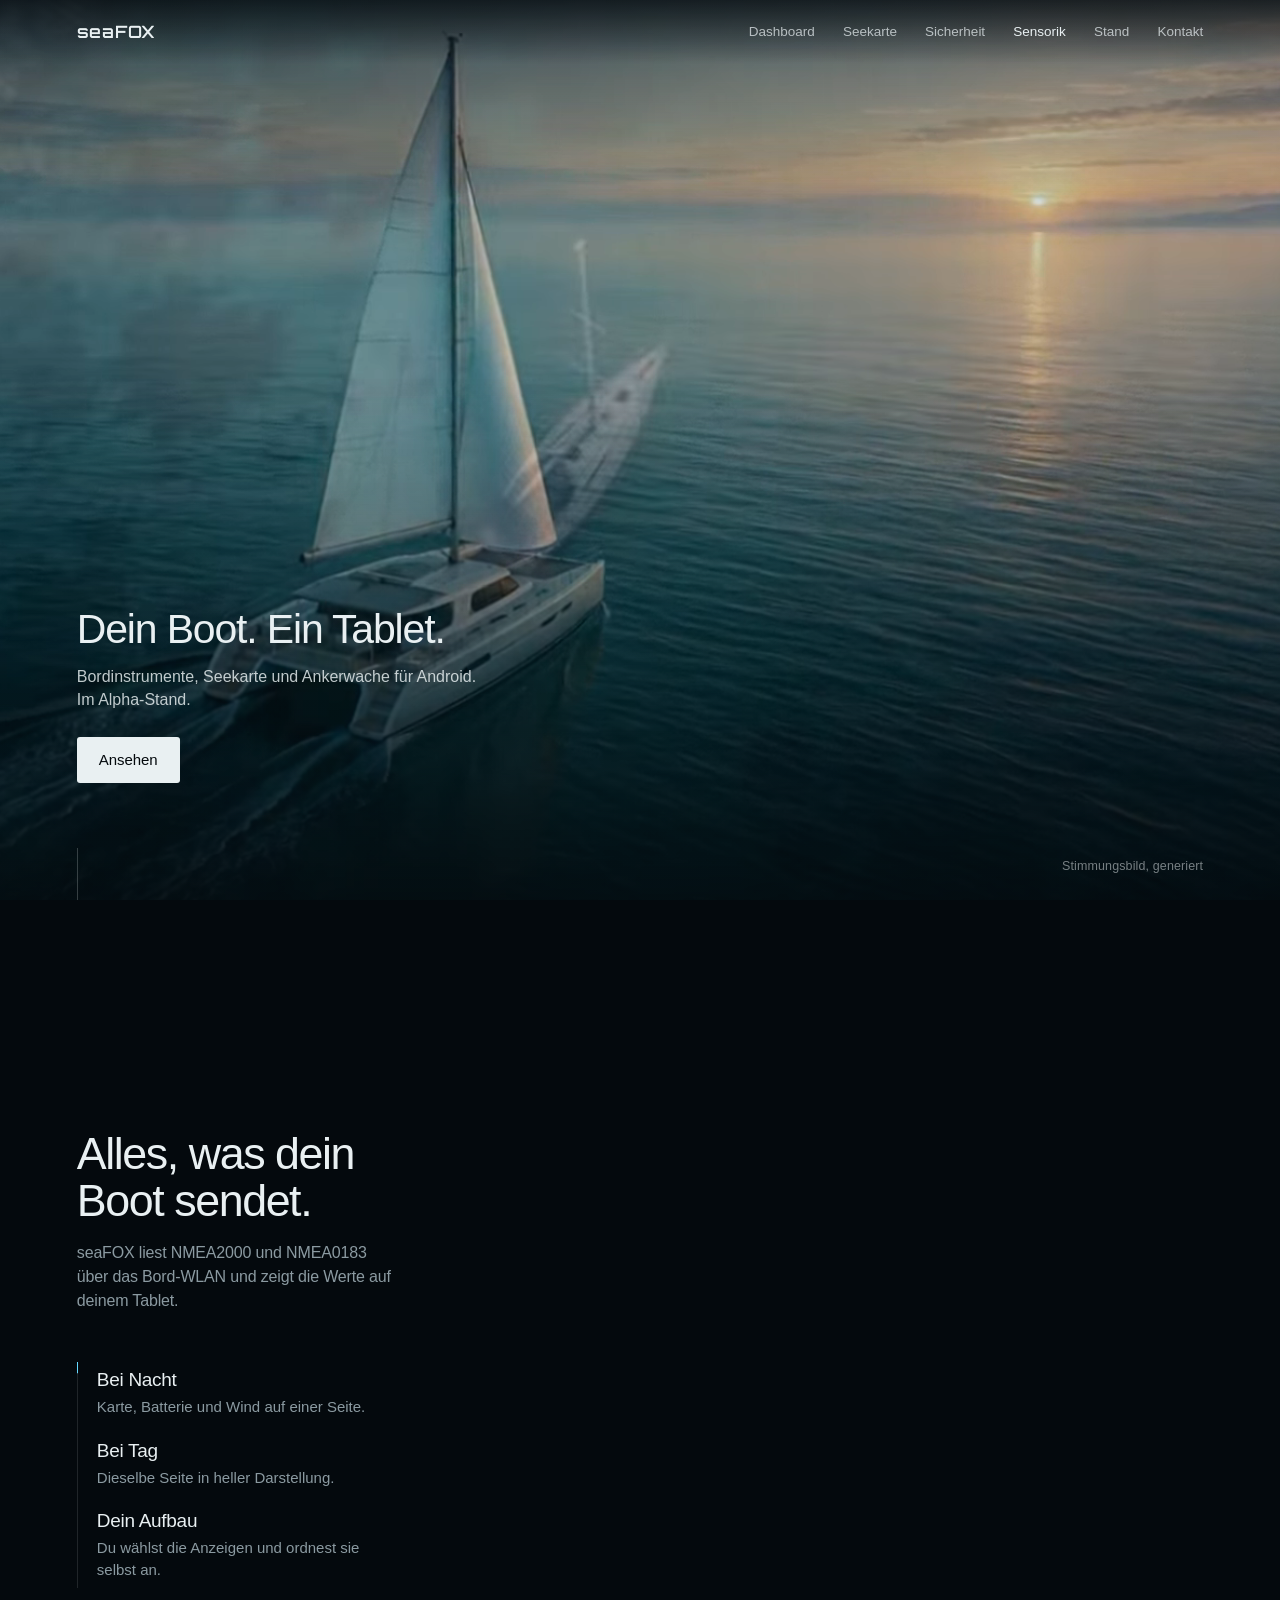
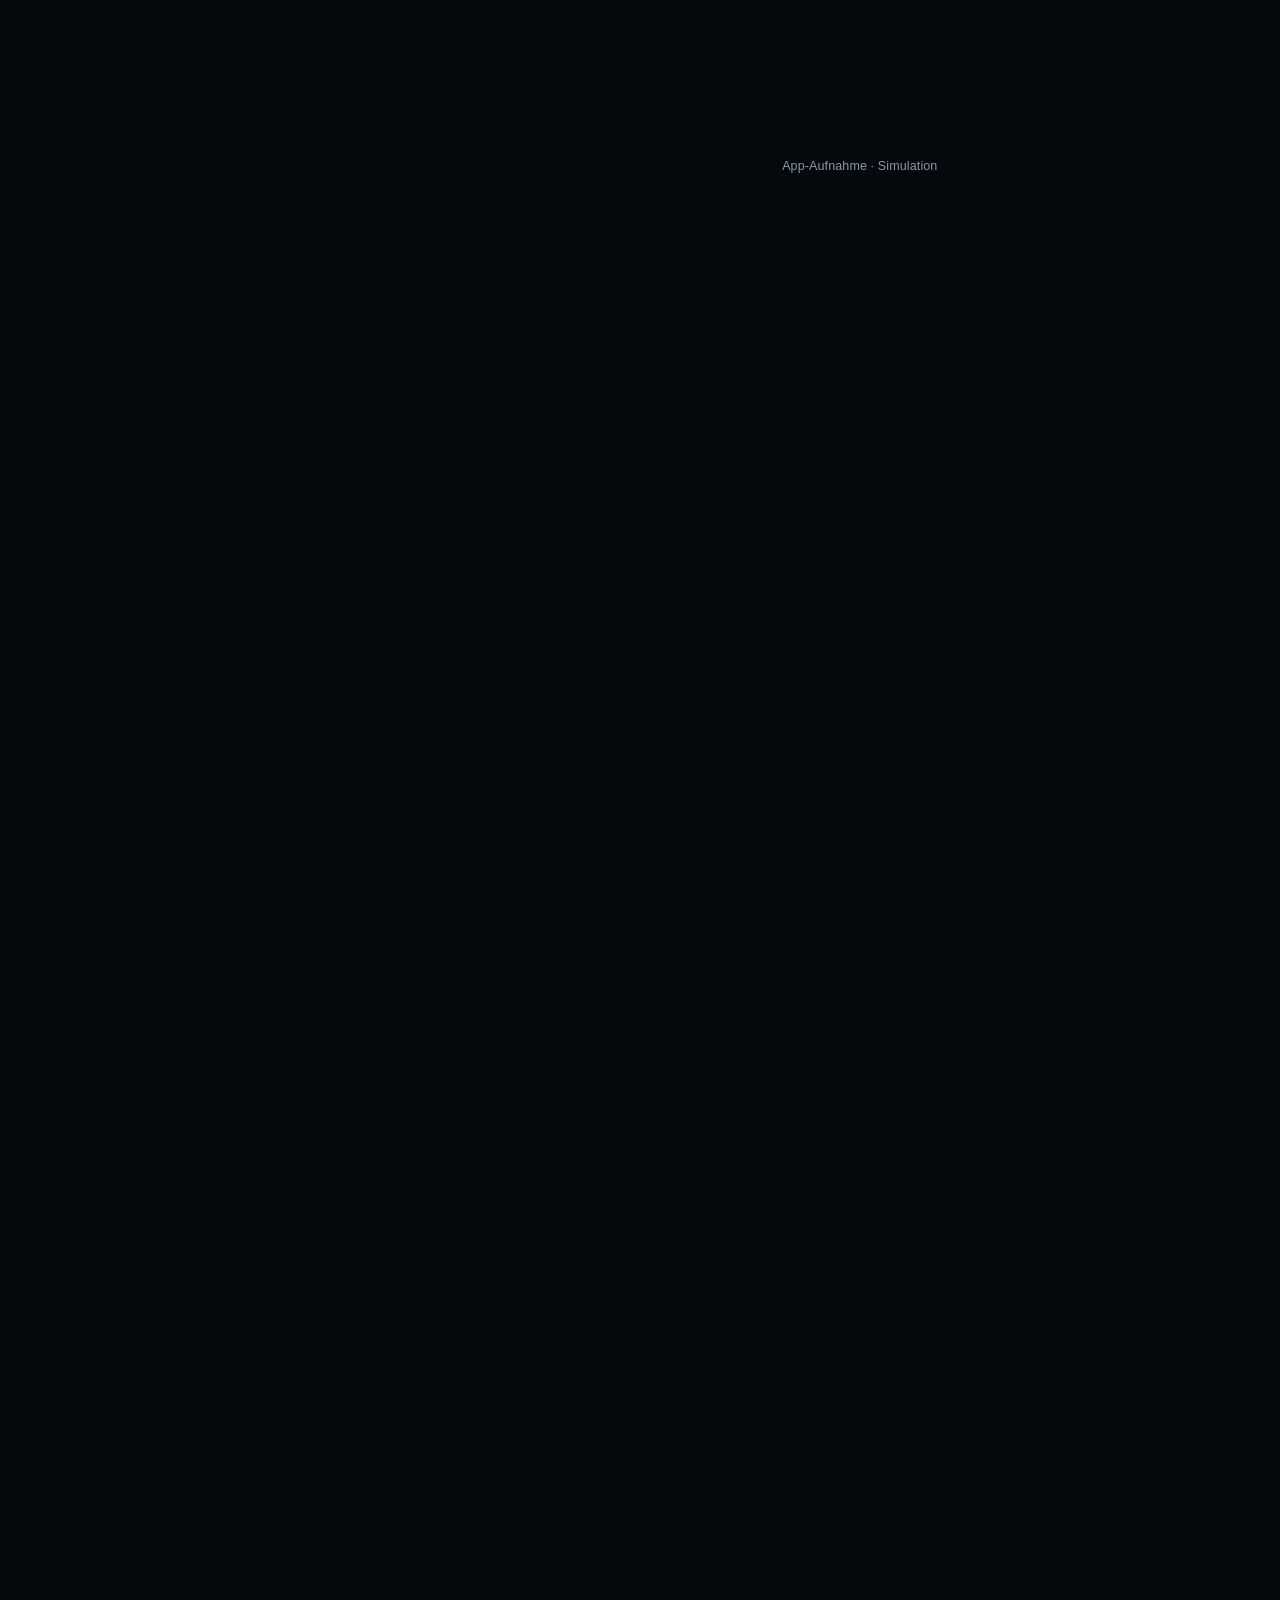
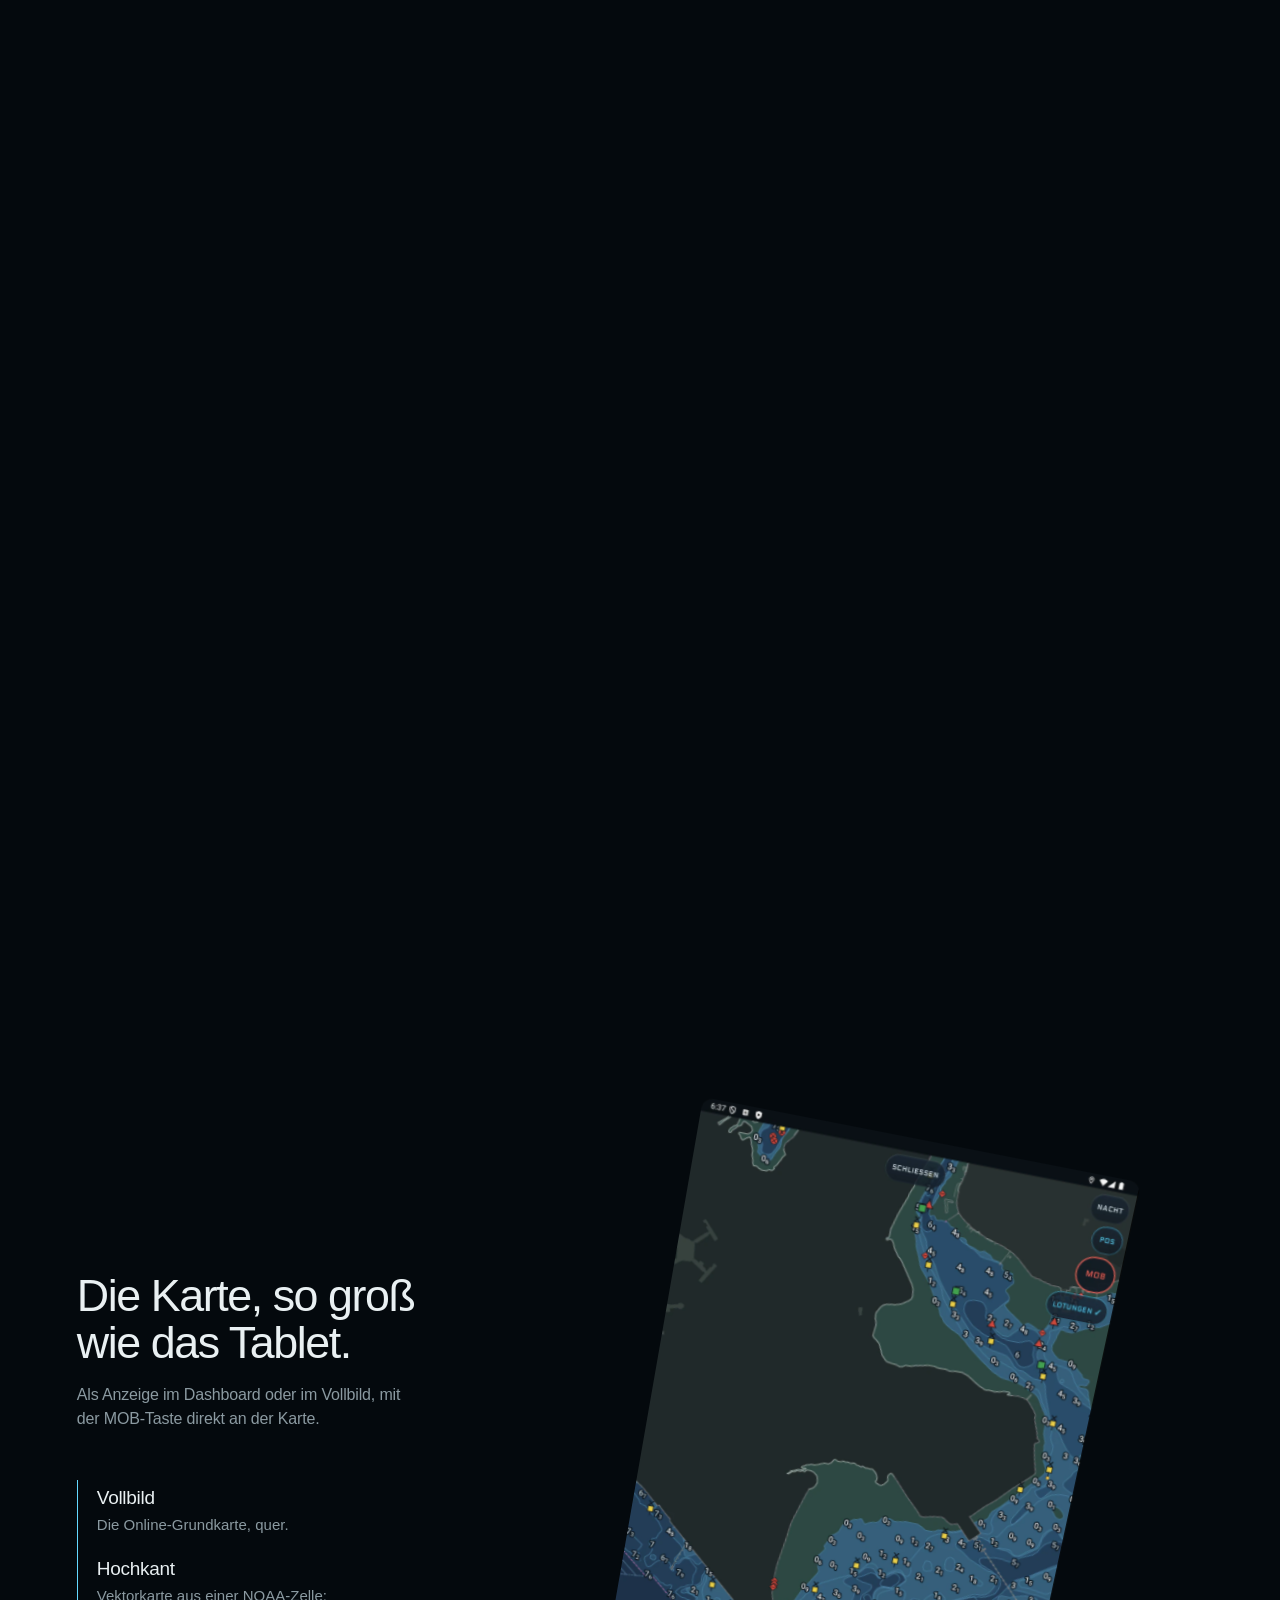
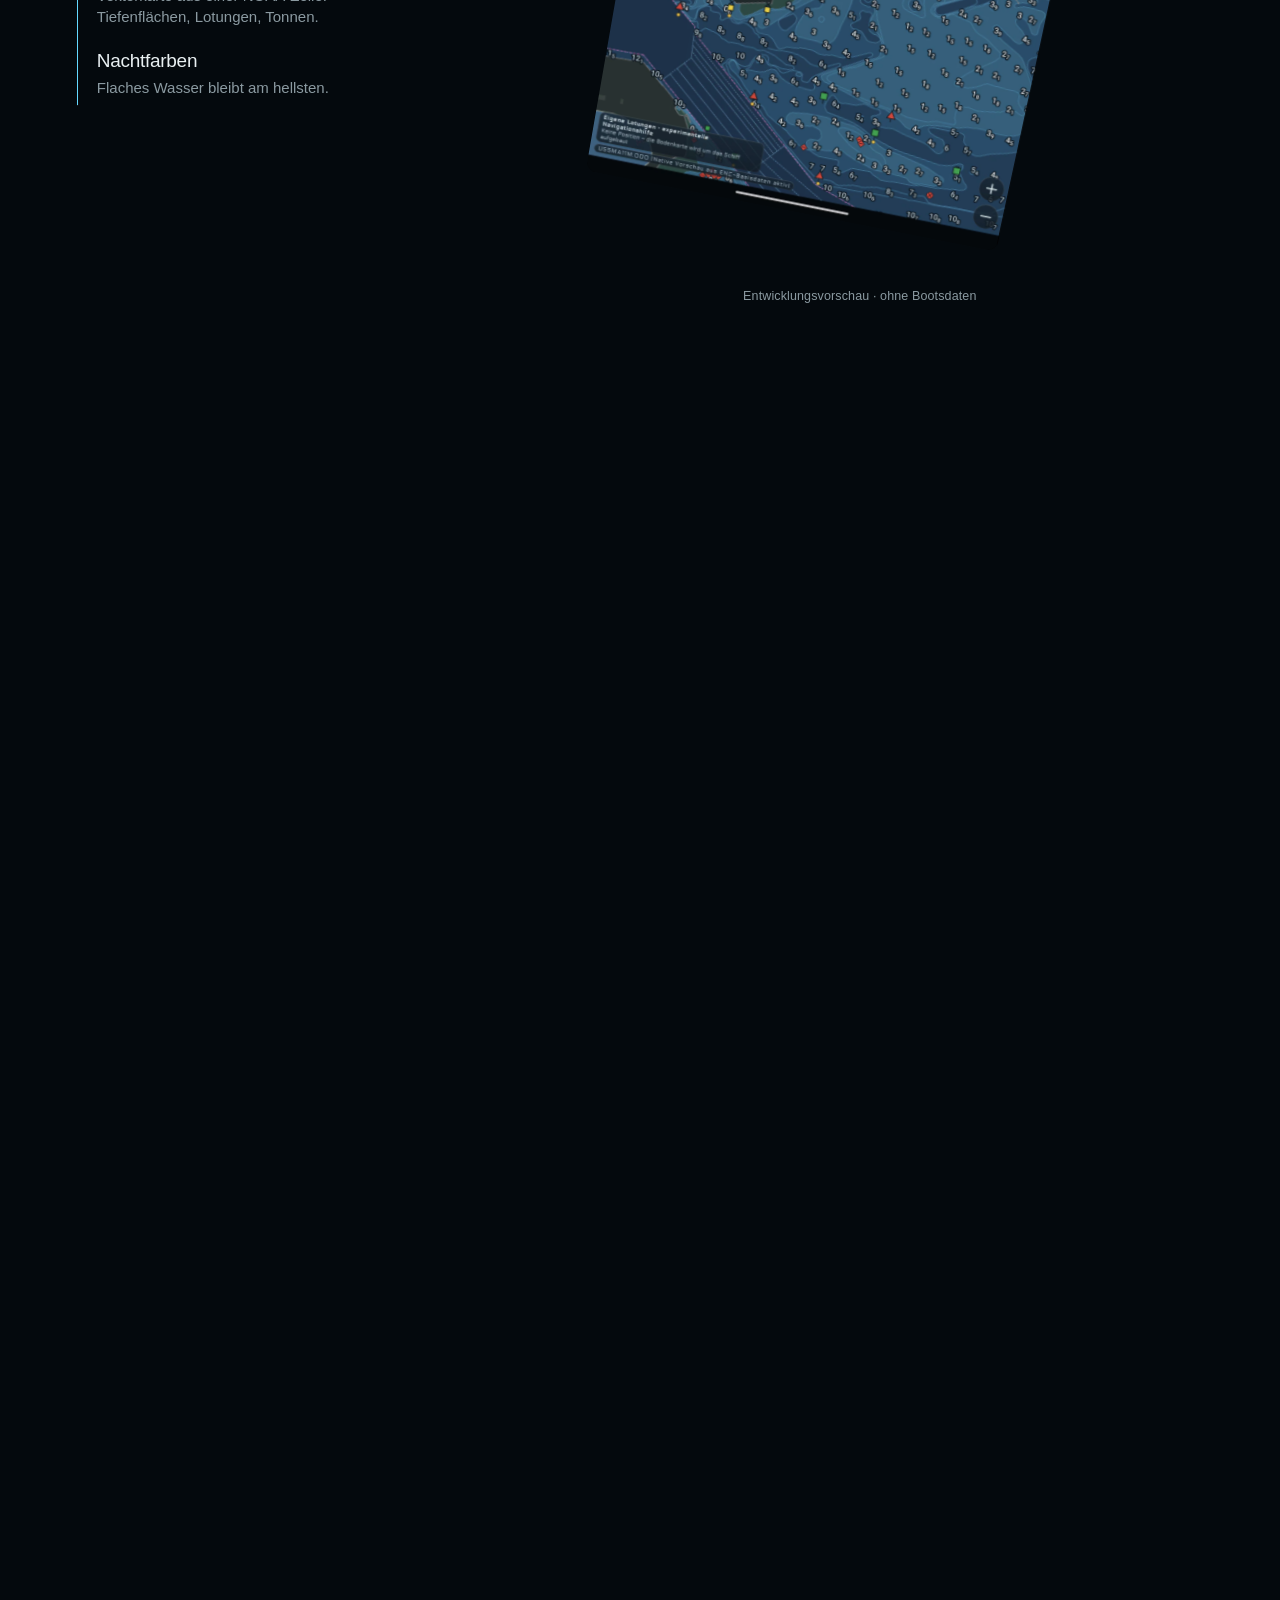
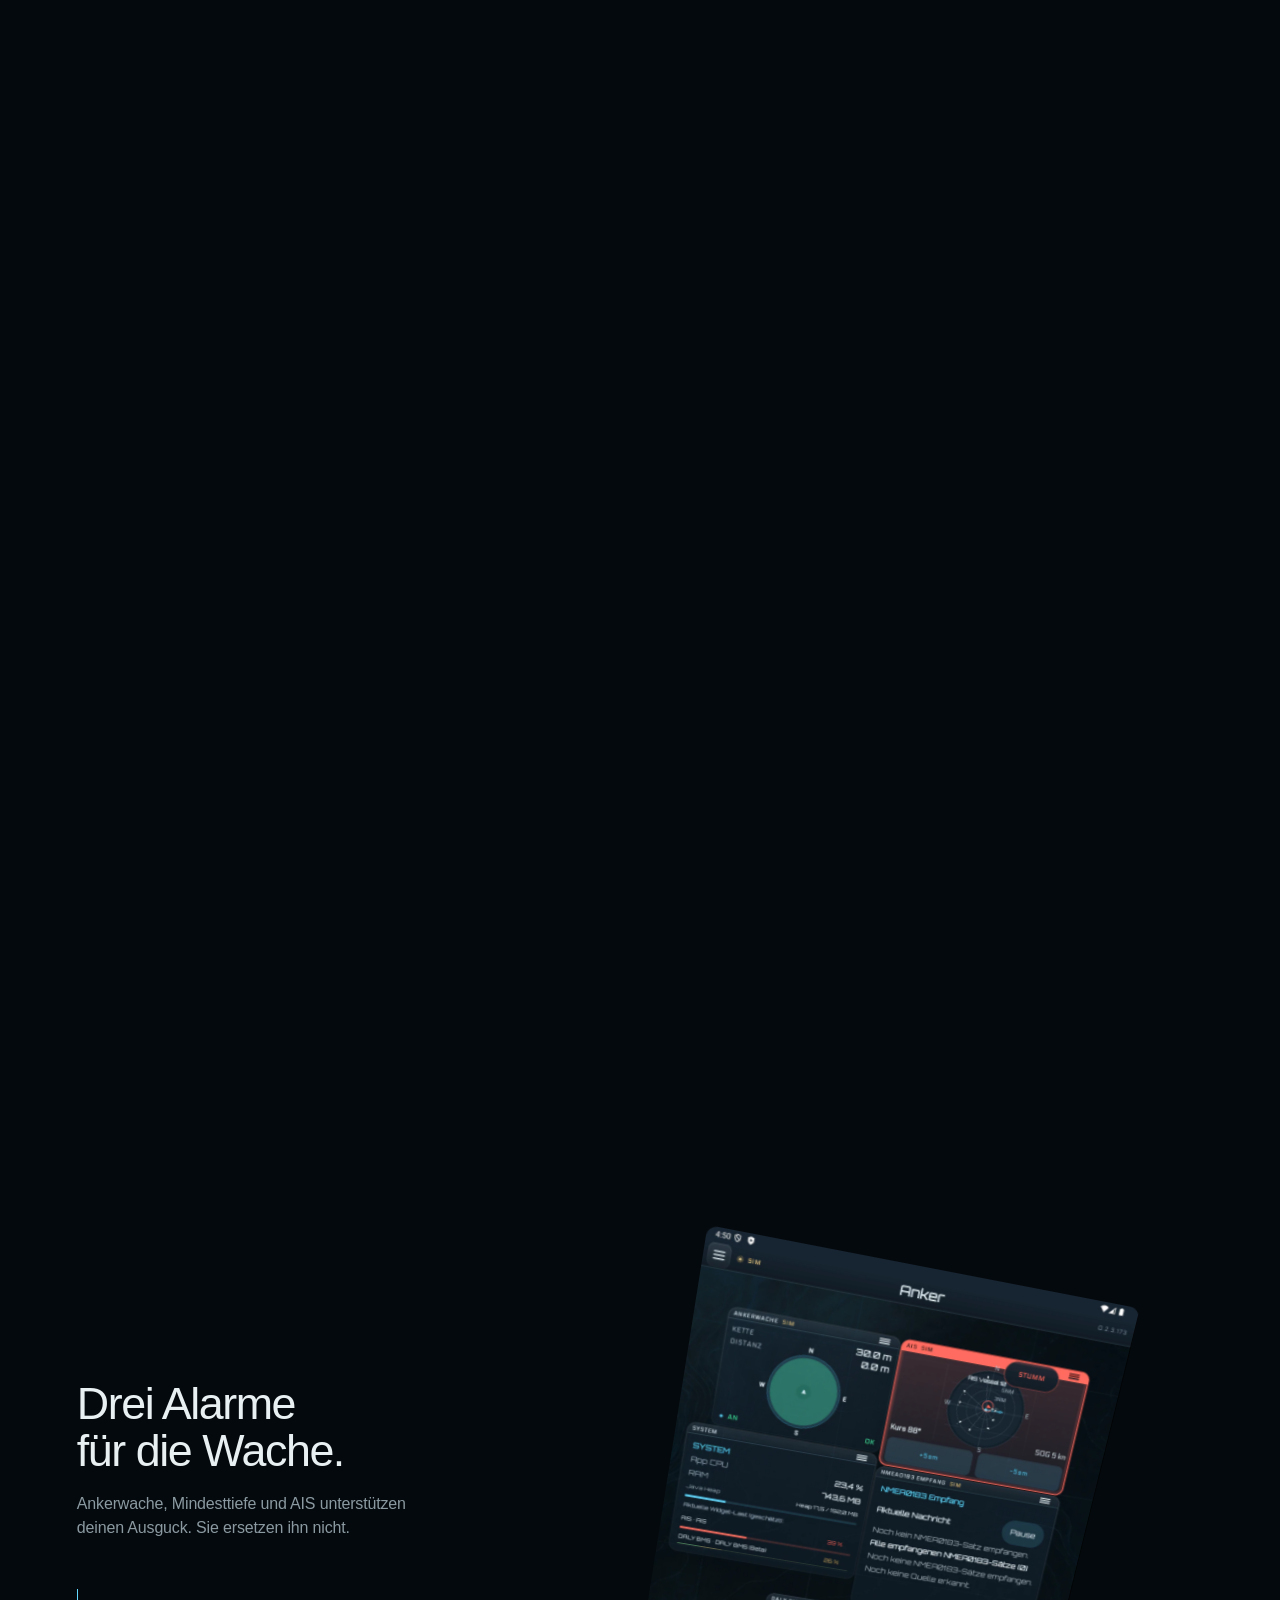
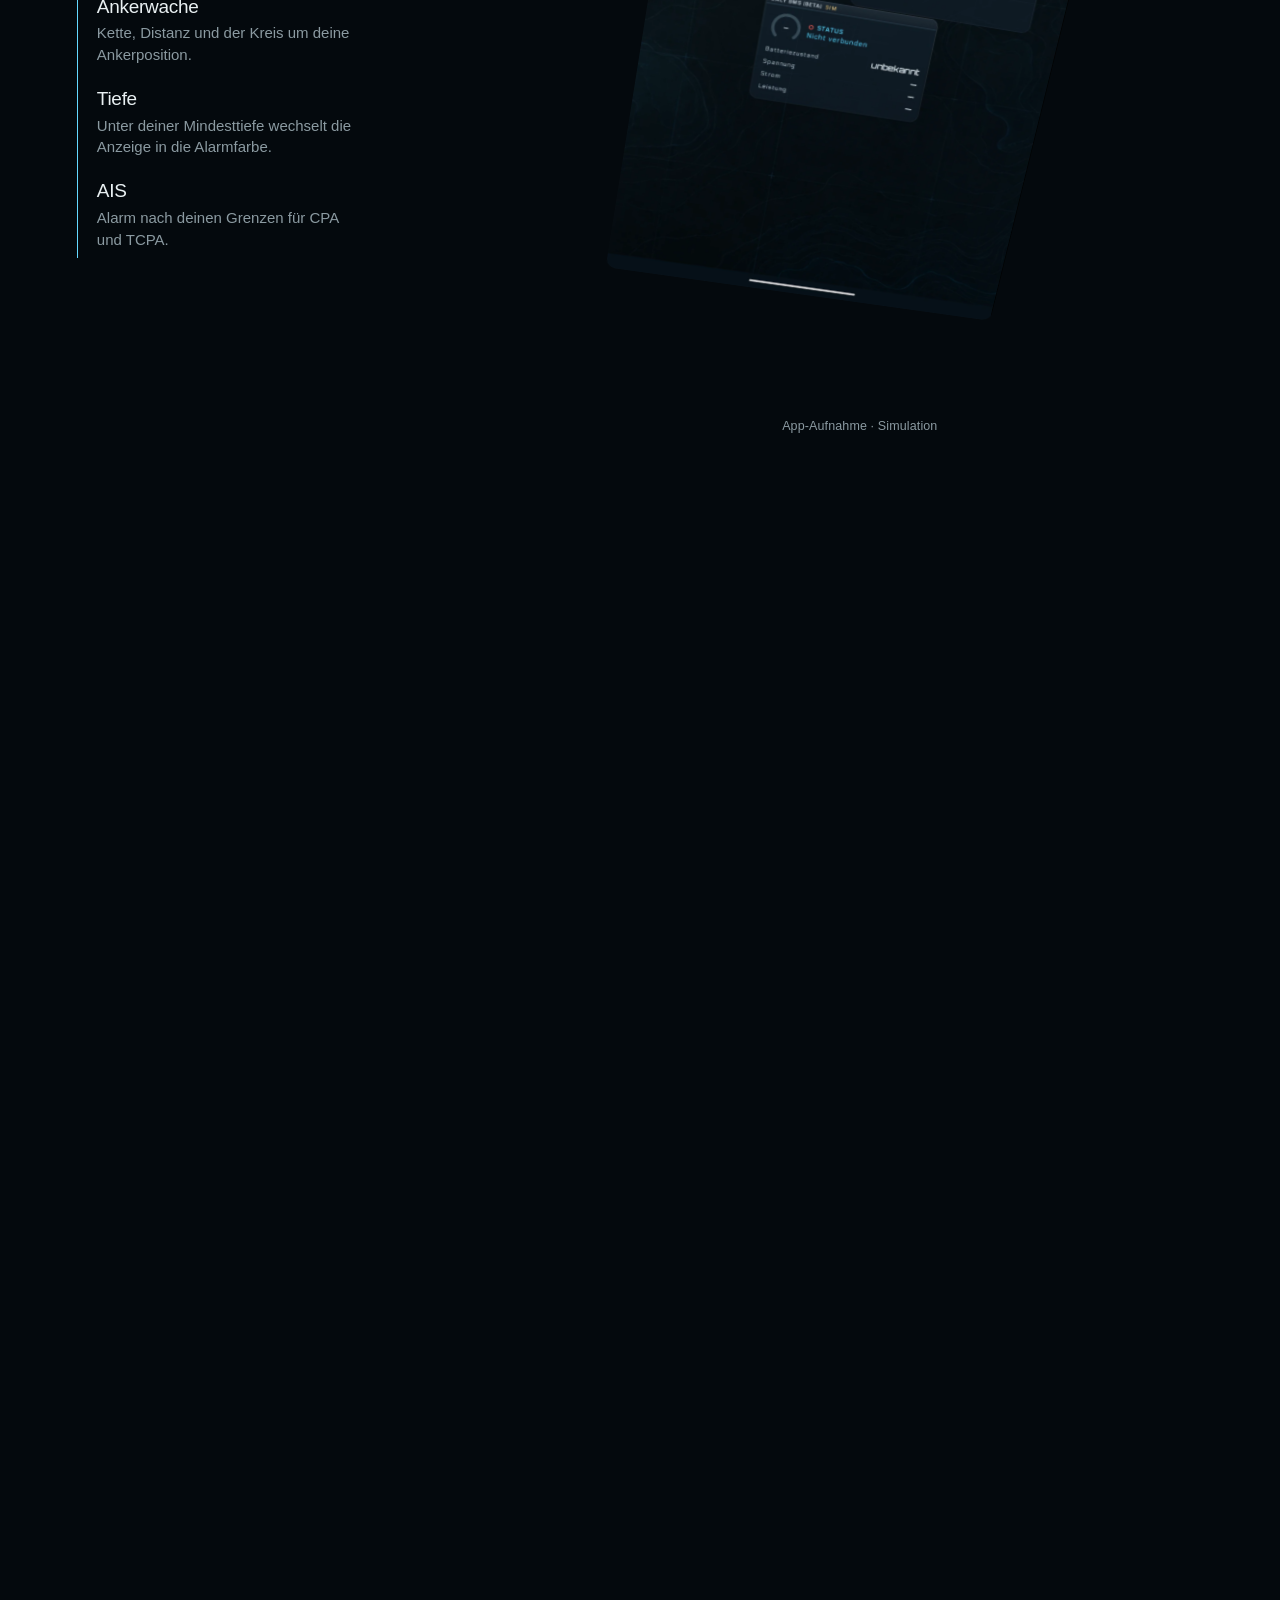
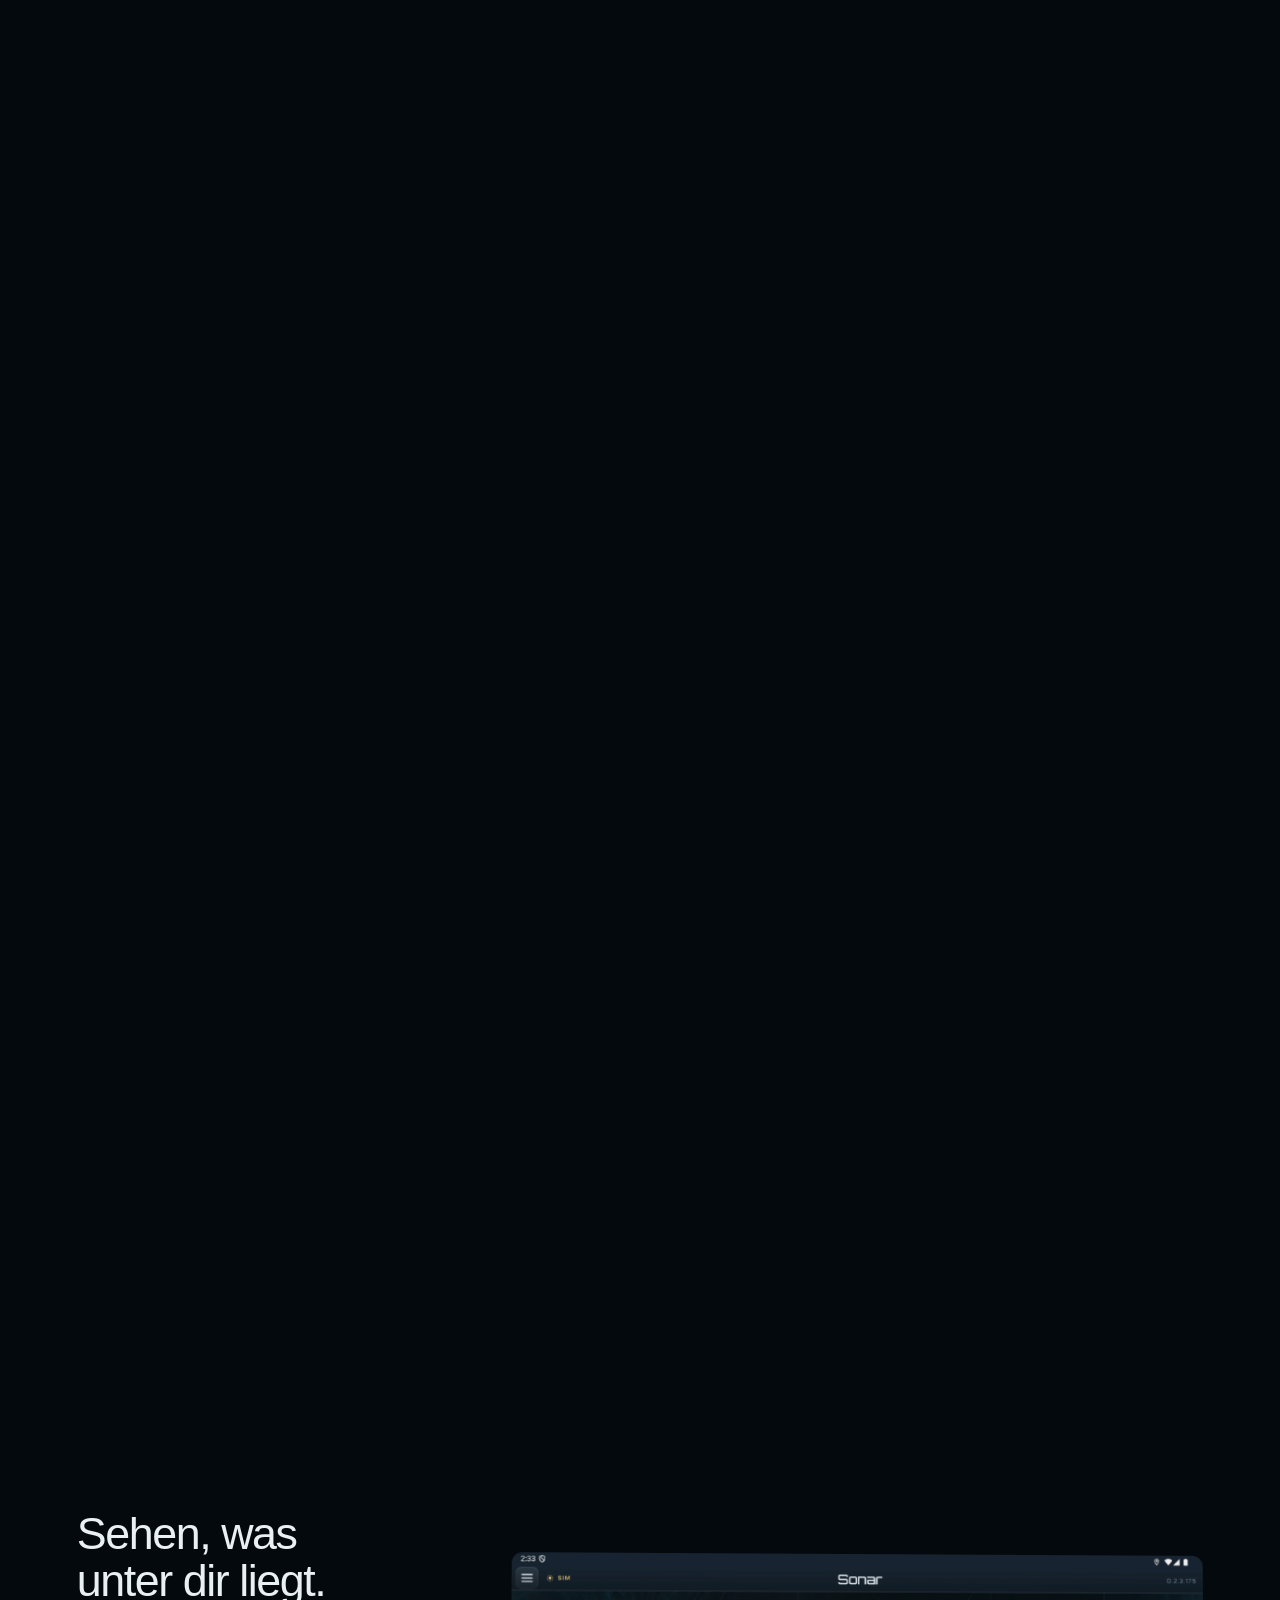
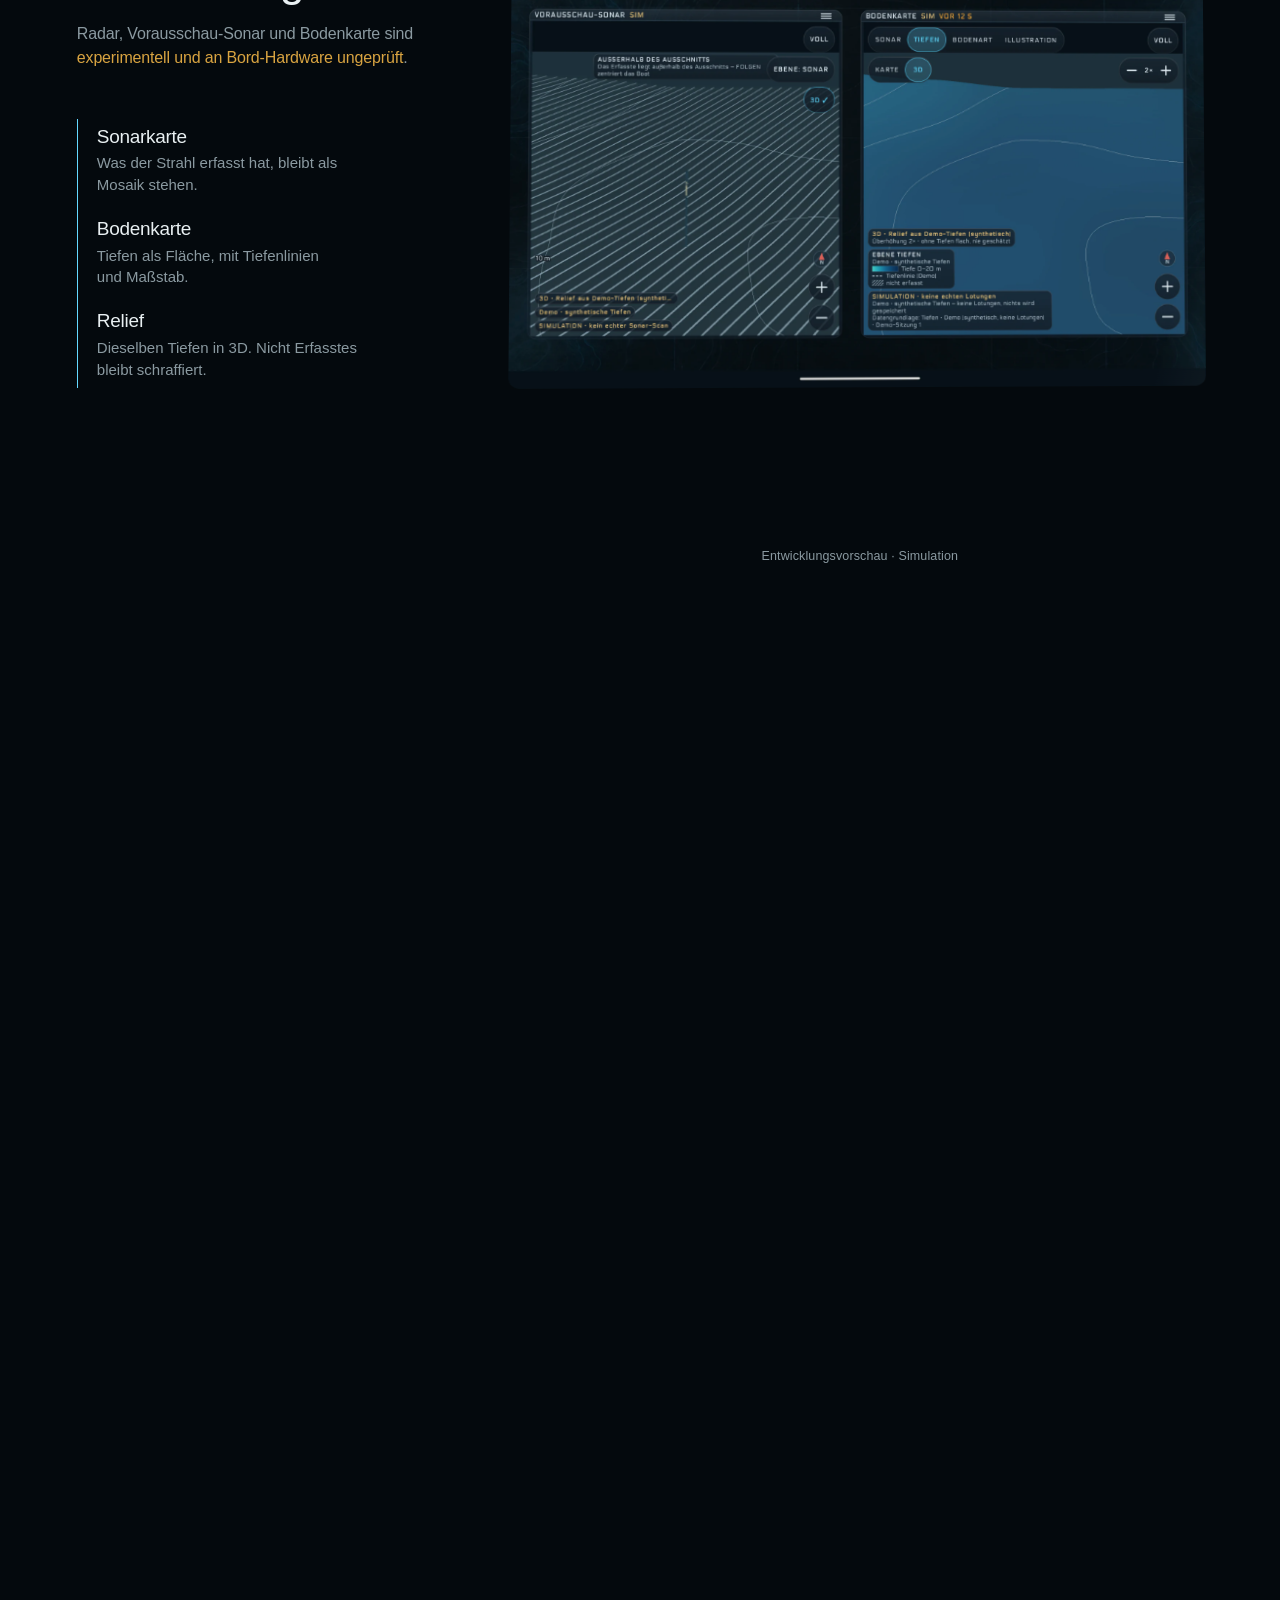
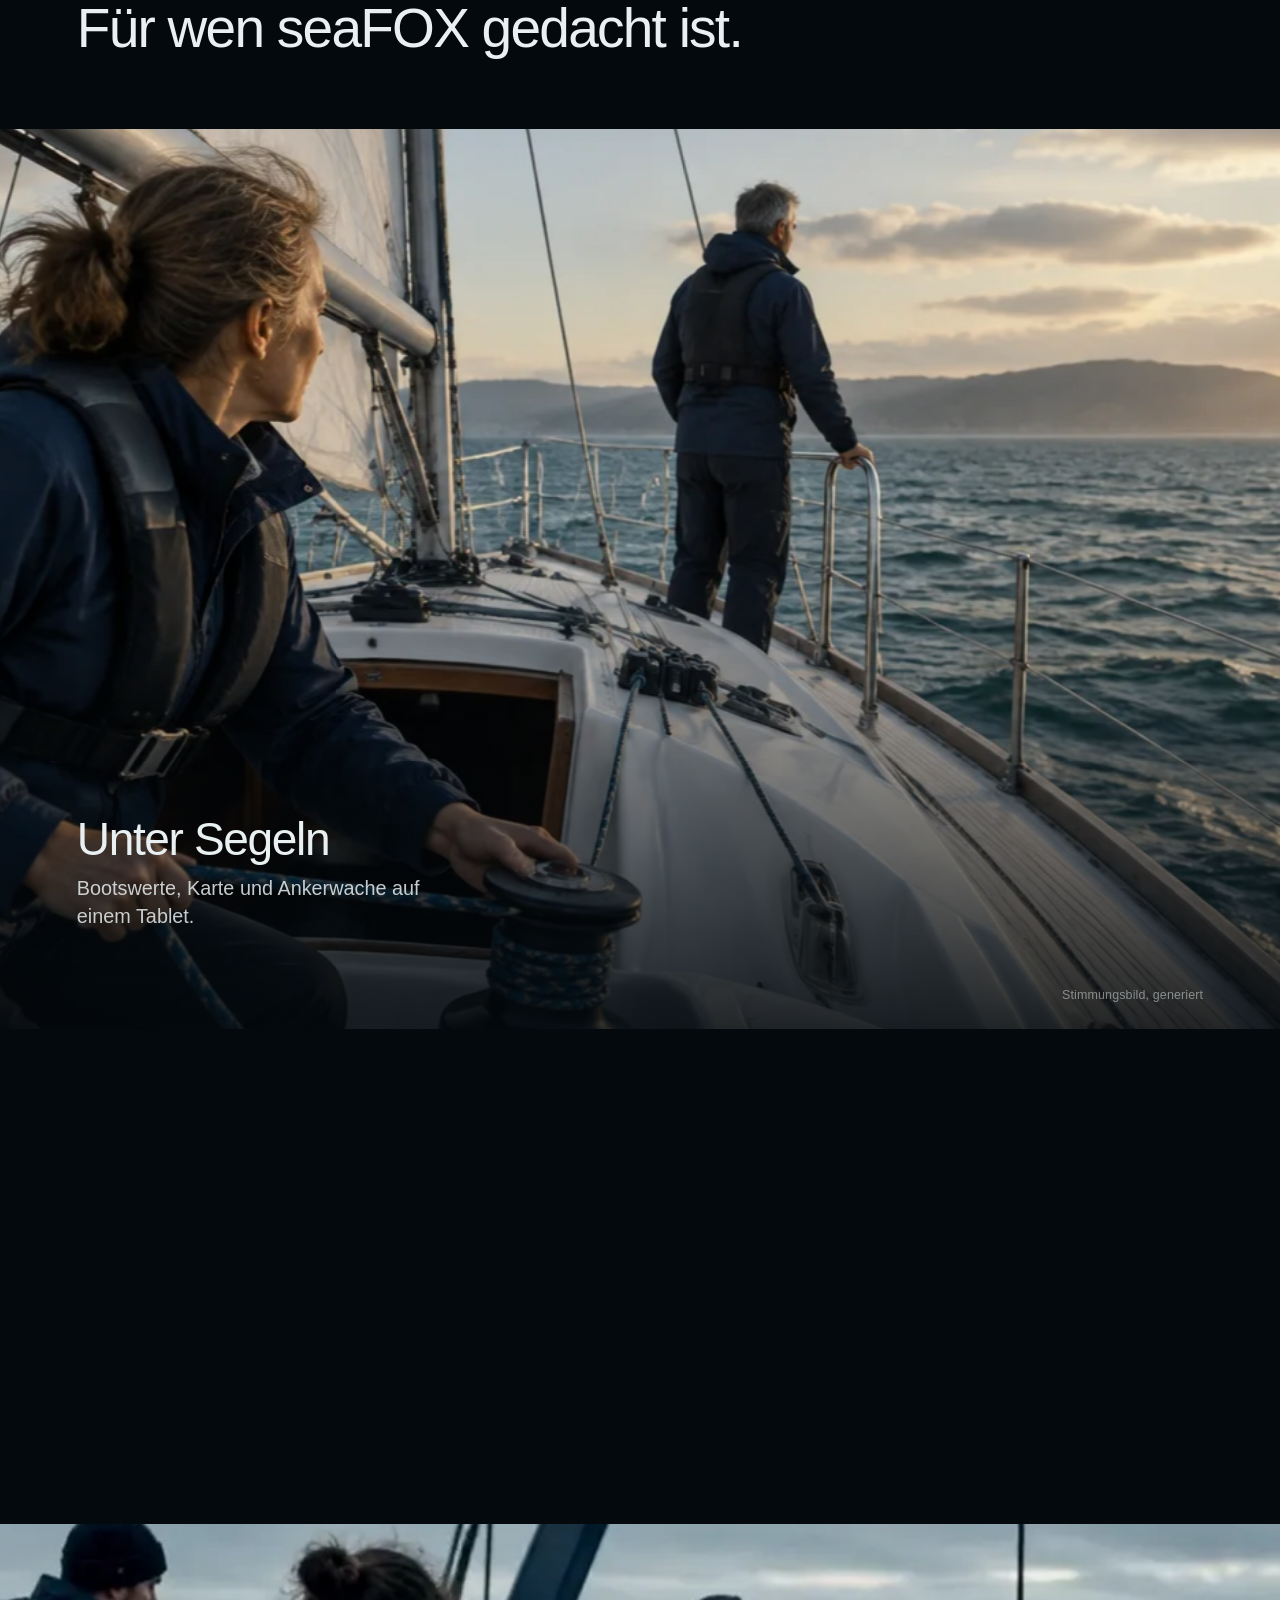
==== commit ee798194: "Restore website to the previous version" ====
--- a/v2/index.html
+++ b/v2/index.html
@@ -2,14 +2,238 @@
 <html lang="de">
 <head>
 <meta charset="utf-8">
-<meta name="viewport" content="width=device-width, initial-scale=1">
+<meta name="viewport" content="width=device-width, initial-scale=1, viewport-fit=cover">
 <meta name="robots" content="noindex, nofollow">
-<meta name="theme-color" content="#070e15">
-<title>seaFOX – aktuelle App-Vorschau</title>
-<link rel="canonical" href="https://foxontherun42.github.io/seafox-web/">
-<meta http-equiv="refresh" content="0; url=../">
-<script>location.replace('../' + location.hash);</script>
-<style>body{font:18px/1.6 system-ui,sans-serif;background:#070e15;color:#e3ecf3;max-width:40em;margin:15vh auto;padding:24px}a{color:#5cc8f0}</style>
+<meta name="theme-color" content="#04090d">
+<title>seaFOX – Bordinstrumente, Seekarte und Ankerwache für Android</title>
+<meta name="description" content="seaFOX zeigt die NMEA-Daten deines Bootes auf einem Android-Tablet: Bordinstrumente, Seekarte, Ankerwache. Alpha-Stand, kein amtliches Navigationssystem.">
+<link rel="icon" href="assets/img/favicon.svg" type="image/svg+xml">
+<link rel="preload" as="image" href="assets/video/hero-poster.webp">
+<link rel="stylesheet" href="css/site.css">
 </head>
-<body><h1>seaFOX</h1><p>Die aktuelle App-Vorschau findest du auf der <a href="../">Startseite</a>.</p></body>
+<body>
+<a class="skip" href="#dashboard">Zum Inhalt springen</a>
+<canvas id="field" aria-hidden="true"></canvas>
+
+<header class="bar">
+  <a class="mark" href="#top" aria-label="seaFOX, zum Seitenanfang">seaFOX</a>
+  <nav aria-label="Abschnitte">
+    <a href="#dashboard">Dashboard</a>
+    <a href="#seekarte">Seekarte</a>
+    <a href="#sicherheit">Sicherheit</a>
+    <a href="#sensorik">Sensorik</a>
+    <a href="#stand">Stand</a>
+    <a href="#kontakt">Kontakt</a>
+  </nav>
+</header>
+
+<main>
+
+<section class="hero" id="top" aria-labelledby="hero-title">
+  <div class="hero__media">
+    <video id="heroVideo" autoplay muted loop playsinline preload="metadata" poster="assets/video/hero-poster.webp" aria-hidden="true" tabindex="-1">
+      <source src="assets/video/hero.webm" type="video/webm">
+      <source src="assets/video/hero.mp4" type="video/mp4">
+    </video>
+  </div>
+  <div class="hero__copy">
+    <h1 id="hero-title">Dein Boot. Ein Tablet.</h1>
+    <p>Bordinstrumente, Seekarte und Ankerwache für Android. Im Alpha-Stand.</p>
+    <a class="btn" href="#dashboard">Ansehen</a>
+  </div>
+  <p class="cap hero__cap">Stimmungsbild, generiert</p>
+  <a class="cue" href="#dashboard" aria-label="Weiter zum Dashboard"><span></span></a>
+</section>
+
+<!-- ───────── Dashboard ───────── -->
+<section class="scene" id="dashboard" data-enter="right" aria-labelledby="t-dashboard">
+  <div class="scene__head">
+    <h2 id="t-dashboard">Alles, was dein Boot sendet.</h2>
+    <p class="lede">seaFOX liest NMEA2000 und NMEA0183 über das Bord-WLAN und zeigt die Werte auf deinem Tablet.</p>
+  </div>
+  <ol class="steps">
+    <li class="step">
+      <div class="step__text"><h3>Bei Nacht</h3><p>Karte, Batterie und Wind auf einer Seite.</p></div>
+      <figure class="shot">
+        <div class="device"><div class="device__screen"><img src="assets/screens/65.webp" width="1500" height="937" alt="App-Aufnahme quer, Nachtdarstellung: Seite Navigation mit Karte, Batterie, Wind und Radar-Hinweis; überall das Kennzeichen SIM." decoding="async"></div></div>
+        <figcaption class="cap">App-Aufnahme · Simulation</figcaption>
+      </figure>
+    </li>
+    <li class="step">
+      <div class="step__text"><h3>Bei Tag</h3><p>Dieselbe Seite in heller Darstellung.</p></div>
+      <figure class="shot">
+        <div class="device"><div class="device__screen"><img src="assets/screens/60.webp" width="1500" height="937" alt="App-Aufnahme quer, Tagdarstellung: Karte, Batterie, Wind und eine Radar-Anzeige mit simulierten Echos." loading="lazy" decoding="async"></div></div>
+        <figcaption class="cap">App-Aufnahme · Simulation</figcaption>
+      </figure>
+    </li>
+    <li class="step">
+      <div class="step__text"><h3>Dein Aufbau</h3><p>Du wählst die Anzeigen und ordnest sie selbst an.</p></div>
+      <figure class="shot">
+        <div class="device"><div class="device__screen"><img src="assets/screens/63.webp" width="1500" height="937" alt="App-Aufnahme quer: Dialog Widgets mit den Einträgen Wind, Kompass, Karten, Speed, GPS und PGN Empfang." loading="lazy" decoding="async"></div></div>
+        <figcaption class="cap">App-Aufnahme · Simulation</figcaption>
+      </figure>
+    </li>
+  </ol>
+</section>
+
+<!-- ───────── Seekarte ───────── -->
+<section class="scene" id="seekarte" data-enter="left" aria-labelledby="t-seekarte">
+  <div class="scene__head">
+    <h2 id="t-seekarte">Die Karte, so groß wie das Tablet.</h2>
+    <p class="lede">Als Anzeige im Dashboard oder im Vollbild, mit der MOB-Taste direkt an der Karte.</p>
+  </div>
+  <ol class="steps">
+    <li class="step">
+      <div class="step__text"><h3>Vollbild</h3><p>Die Online-Grundkarte, quer.</p></div>
+      <figure class="shot">
+        <div class="device"><div class="device__screen"><img src="assets/screens/64.webp" width="1500" height="937" alt="App-Aufnahme quer: Karte im Vollbild, Straße von Gibraltar, Tasten Schließen, Tag, MOB und Lotungen." loading="lazy" decoding="async"></div></div>
+        <figcaption class="cap">App-Aufnahme · Simulation</figcaption>
+      </figure>
+    </li>
+    <li class="step" data-o="p">
+      <div class="step__text"><h3>Hochkant</h3><p>Vektorkarte aus einer NOAA-Zelle: Tiefenflächen, Lotungen, Tonnen.</p></div>
+      <figure class="shot shot--p">
+        <div class="device"><div class="device__screen"><img src="assets/screens/87.webp" width="937" height="1500" alt="App-Aufnahme hochkant, Tagfarben: Vektorkarte mit Tiefenflächen, Lotungen und Tonnen." loading="lazy" decoding="async"></div></div>
+        <figcaption class="cap">Entwicklungsvorschau · ohne Bootsdaten</figcaption>
+      </figure>
+    </li>
+    <li class="step" data-o="p">
+      <div class="step__text"><h3>Nachtfarben</h3><p>Flaches Wasser bleibt am hellsten.</p></div>
+      <figure class="shot shot--p">
+        <div class="device"><div class="device__screen"><img src="assets/screens/90.webp" width="937" height="1500" alt="App-Aufnahme hochkant, Nachtfarben: dieselbe Vektorkarte mit dunklem Land und hellen Lotungen." loading="lazy" decoding="async"></div></div>
+        <figcaption class="cap">Entwicklungsvorschau · ohne Bootsdaten</figcaption>
+      </figure>
+    </li>
+  </ol>
+</section>
+
+<!-- ───────── Sicherheit ───────── -->
+<section class="scene" id="sicherheit" data-enter="right" data-field="ring" aria-labelledby="t-sicherheit">
+  <div class="scene__head">
+    <h2 id="t-sicherheit">Drei Alarme für die Wache.</h2>
+    <p class="lede">Ankerwache, Mindesttiefe und AIS unterstützen deinen Ausguck. Sie ersetzen ihn nicht.</p>
+  </div>
+  <ol class="steps">
+    <li class="step">
+      <div class="step__text"><h3>Ankerwache</h3><p>Kette, Distanz und der Kreis um deine Ankerposition.</p></div>
+      <figure class="shot">
+        <div class="device"><div class="device__screen"><img src="assets/screens/82.webp" width="1500" height="937" alt="App-Aufnahme quer: sieben Anzeigen, darunter Tiefe mit Alarmgrenze, Kompass, Wind und Ankerwache mit Kreis." loading="lazy" decoding="async"></div></div>
+        <figcaption class="cap">Entwicklungsvorschau · Simulation</figcaption>
+      </figure>
+    </li>
+    <li class="step" data-o="p">
+      <div class="step__text"><h3>Tiefe</h3><p>Unter deiner Mindesttiefe wechselt die Anzeige in die Alarmfarbe.</p></div>
+      <figure class="shot shot--p">
+        <div class="device"><div class="device__screen"><img src="assets/screens/32.webp" width="937" height="1500" alt="App-Aufnahme hochkant: Seite Instrumente, die Tiefenanzeige mit rotem Alarmrahmen und der Taste Stumm." loading="lazy" decoding="async"></div></div>
+        <figcaption class="cap">App-Aufnahme · Simulation</figcaption>
+      </figure>
+    </li>
+    <li class="step" data-o="p">
+      <div class="step__text"><h3>AIS</h3><p>Alarm nach deinen Grenzen für CPA und TCPA.</p></div>
+      <figure class="shot shot--p">
+        <div class="device"><div class="device__screen"><img src="assets/screens/43.webp" width="937" height="1500" alt="App-Aufnahme hochkant: Seite Anker mit Ankerwache und einer AIS-Anzeige im Alarmzustand." loading="lazy" decoding="async"></div></div>
+        <figcaption class="cap">App-Aufnahme · Simulation</figcaption>
+      </figure>
+    </li>
+  </ol>
+</section>
+
+<!-- ───────── Sensorik ───────── -->
+<section class="scene" id="sensorik" data-enter="below" data-field="sweep" aria-labelledby="t-sensorik">
+  <div class="scene__head">
+    <h2 id="t-sensorik">Sehen, was unter dir liegt.</h2>
+    <p class="lede">Radar, Vorausschau-Sonar und Bodenkarte sind <span class="warn">experimentell und an Bord-Hardware ungeprüft</span>.</p>
+  </div>
+  <ol class="steps">
+    <li class="step">
+      <div class="step__text"><h3>Sonarkarte</h3><p>Was der Strahl erfasst hat, bleibt als Mosaik stehen.</p></div>
+      <figure class="shot">
+        <div class="device"><div class="device__screen"><img src="assets/screens/111.webp" width="1500" height="937" alt="App-Aufnahme quer: Sonarkarte im Vollbild mit Bootssymbol, Strahl, Ebenenwahl und Datenfeldern." loading="lazy" decoding="async"></div></div>
+        <figcaption class="cap">App-Aufnahme · Simulation</figcaption>
+      </figure>
+    </li>
+    <li class="step">
+      <div class="step__text"><h3>Bodenkarte</h3><p>Tiefen als Fläche, mit Tiefenlinien und Maßstab.</p></div>
+      <figure class="shot">
+        <div class="device"><div class="device__screen"><img src="assets/screens/134.webp" width="1920" height="1200" alt="App-Aufnahme quer: Bodenkarte im Vollbild, Ebene Tiefen, mit gestrichelten Tiefenlinien bei 6 und 8 Metern." loading="lazy" decoding="async"></div></div>
+        <figcaption class="cap">Entwicklungsvorschau · Simulation</figcaption>
+      </figure>
+    </li>
+    <li class="step">
+      <div class="step__text"><h3>Relief</h3><p>Dieselben Tiefen in 3D. Nicht Erfasstes bleibt schraffiert.</p></div>
+      <figure class="shot">
+        <div class="device"><div class="device__screen"><img src="assets/screens/133.webp" width="1920" height="1200" alt="App-Aufnahme quer: Seite Sonar mit Vorausschau-Sonar und Bodenkarte in der 3D-Ansicht." loading="lazy" decoding="async"></div></div>
+        <figcaption class="cap">Entwicklungsvorschau · Simulation</figcaption>
+      </figure>
+    </li>
+  </ol>
+</section>
+
+<!-- ───────── Für wen ───────── -->
+<section class="moods" id="fuer-wen" aria-labelledby="t-wen">
+  <div class="moods__head">
+    <h2 id="t-wen">Für wen seaFOX gedacht ist.</h2>
+  </div>
+  <article class="mood">
+    <div class="mood__media"><img src="assets/img/sailing.webp" width="1344" height="752" alt="" loading="lazy" decoding="async"></div>
+    <div class="mood__copy"><h3>Unter Segeln</h3><p>Bootswerte, Karte und Ankerwache auf einem Tablet.</p></div>
+    <p class="cap mood__cap">Stimmungsbild, generiert</p>
+  </article>
+  <article class="mood">
+    <div class="mood__media"><video muted loop playsinline preload="none" poster="assets/img/research.webp" aria-hidden="true" tabindex="-1"><source src="assets/video/research.mp4" type="video/mp4"></video></div>
+    <div class="mood__copy"><h3>Bei der Arbeit</h3><p>Jeder Wert zeigt seine Herkunft: live, veraltet oder simuliert.</p></div>
+    <p class="cap mood__cap">Stimmungsbild, generiert</p>
+  </article>
+  <article class="mood">
+    <div class="mood__media"><video muted loop playsinline preload="none" poster="assets/img/family.webp" aria-hidden="true" tabindex="-1"><source src="assets/video/family.mp4" type="video/mp4"></video></div>
+    <div class="mood__copy"><h3>Mit Kindern</h3><p>Gemeinsam auf die Karte und die eigenen Lotungen schauen.</p></div>
+    <p class="cap mood__cap">Stimmungsbild, generiert</p>
+  </article>
+</section>
+
+<!-- ───────── Stand ───────── -->
+<section class="plain" id="stand" aria-labelledby="t-stand">
+  <div class="plain__grid">
+    <h2 id="t-stand">Ehrlich: Das ist eine Alpha.</h2>
+    <div class="plain__body">
+      <p class="statement">seaFOX ist kein amtliches Navigationssystem und nicht für die alleinige Navigation bestimmt.</p>
+      <dl class="facts">
+        <div><dt>Läuft</dt><dd>Dashboard, Seekarte und Alarme – bisher mit Simulatordaten auf einem Emulator.</dd></div>
+        <div><dt>Experimentell</dt><dd>Radar, Sonar und Bodenkarte. An keiner Bord-Hardware geprüft.</dd></div>
+        <div><dt>Offen</dt><dd>Die Abnahme auf echten Tablets. Kein Termin, kein Download.</dd></div>
+      </dl>
+      <details class="note note--flush">
+        <summary>Was du noch wissen solltest</summary>
+        <p>Wer das Boot führt, bleibt verantwortlich für Kurs, Kollisionsvermeidung, Tiefgang und Wetter. Kartendaten, GPS, AIS und Sensorwerte können unvollständig, veraltet oder gestört sein. seaFOX läuft auf Android ab Version 7.0, auf Deutsch. Seiten, Anordnung und Einstellungen bleiben lokal auf dem Tablet; nur die Online-Grundkarte lädt Kacheln aus dem Internet.</p>
+      </details>
+    </div>
+  </div>
+</section>
+
+<!-- ───────── Kontakt ───────── -->
+<section class="plain plain--end" id="kontakt" aria-labelledby="t-kontakt">
+  <div class="plain__grid">
+    <h2 id="t-kontakt">Früh dabei sein?</h2>
+    <div class="plain__body">
+      <p class="statement statement--soft">Du hast ein Boot mit NMEA-Netz und ein Android-Tablet. Dann melde dich.</p>
+      <a class="btn btn--line" href="../impressum.html">Kontakt im Impressum</a>
+    </div>
+  </div>
+</section>
+
+</main>
+
+<footer class="foot">
+  <a class="mark" href="#top">seaFOX</a>
+  <p>App-Bilder sind Aufnahmen aus einem Emulator. Tablet-Rahmen und Linienfeld: Illustration.</p>
+  <nav aria-label="Rechtliches">
+    <a href="../impressum.html">Impressum</a>
+    <a href="../datenschutz.html">Datenschutz</a>
+    <a href="../bildnachweis.html">Bildnachweis</a>
+  </nav>
+</footer>
+
+<script src="js/field.js" defer></script>
+<script src="js/site.js" defer></script>
+</body>
 </html>
--- a/v2/css/site.css
+++ b/v2/css/site.css
@@ -0,0 +1,248 @@
+/* seaFOX v2 — „Ein Gerät über der Lotkarte“. Siehe DESIGN.md. */
+
+@font-face {
+  font-family: "Orbitron";
+  src: url("../assets/fonts/orbitron_variable.ttf") format("truetype");
+  font-weight: 400 900;
+  font-display: swap;
+}
+
+:root {
+  --bg: #04090d;
+  --ink: #e9f0f2;
+  --mute: #8b9aa1;
+  --faint: #56646b;
+  --line: rgba(233, 240, 242, .12);
+  --cyan: #64d9ff;
+  --brass: #d9a441;
+  --ease: cubic-bezier(.2, .7, .1, 1);
+  --m: clamp(20px, 6vw, 96px);            /* page margin = the one left edge */
+  --bar: 64px;
+  --fs-cap: 12.5px;
+  --fs-s: 15px;
+  --fs-b: clamp(16px, 1.15vw, 18px);
+  --fs-l: clamp(19px, 1.55vw, 23px);
+  --fs-h: clamp(32px, 4.3vw, 64px);
+  --sans: -apple-system, BlinkMacSystemFont, "SF Pro Display", "Inter", "Segoe UI", "Helvetica Neue", Roboto, Arial, sans-serif;
+}
+
+*, *::before, *::after { box-sizing: border-box; }
+html { background: var(--bg); color-scheme: dark; -webkit-text-size-adjust: 100%; scroll-behavior: smooth; }
+body {
+  margin: 0; color: var(--ink); background: transparent;
+  font: 400 var(--fs-b)/1.5 var(--sans);
+  -webkit-font-smoothing: antialiased; -moz-osx-font-smoothing: grayscale;
+  text-rendering: optimizeLegibility; overflow-x: clip;
+}
+img, video { display: block; max-width: 100%; }
+a { color: inherit; text-decoration: none; }
+h1, h2, h3, p, ol, dl, dd, figure { margin: 0; padding: 0; }
+ol { list-style: none; }
+:focus-visible { outline: 2px solid var(--cyan); outline-offset: 4px; border-radius: 2px; }
+
+.skip { position: absolute; left: -999px; top: 8px; z-index: 100; background: var(--ink); color: var(--bg); padding: 10px 14px; font-size: var(--fs-s); }
+.skip:focus { left: 8px; }
+
+#field { position: fixed; inset: 0; width: 100%; height: 100%; z-index: -1; pointer-events: none; opacity: 0; transition: opacity 1.2s var(--ease); }
+#field.on { opacity: 1; }
+
+/* ── type ───────────────────────────────────────── */
+h1, h2 { font-weight: 500; letter-spacing: -.032em; line-height: 1.04; text-wrap: balance; }
+h2 { font-size: var(--fs-h); }
+h3 { font-size: var(--fs-l); font-weight: 500; letter-spacing: -.015em; line-height: 1.2; }
+.lede { font-size: var(--fs-l); line-height: 1.38; color: var(--mute); letter-spacing: -.01em; max-width: 30em; text-wrap: pretty; }
+.cap { font-size: var(--fs-cap); line-height: 1.3; color: var(--mute); letter-spacing: .01em; font-variant-numeric: tabular-nums; }
+.warn { color: var(--brass); }
+
+.mark { font-family: "Orbitron", var(--sans); font-weight: 600; font-size: 17px; letter-spacing: .04em; }
+
+.btn {
+  display: inline-flex; align-items: center; height: 46px; padding: 0 22px;
+  background: var(--ink); color: var(--bg); font-size: var(--fs-s); font-weight: 500; letter-spacing: -.005em;
+  border-radius: 3px; transition: background-color .3s var(--ease), color .3s var(--ease), border-color .3s var(--ease);
+}
+.btn:hover { background: var(--cyan); }
+.btn--line { background: transparent; color: var(--ink); border: 1px solid rgba(233, 240, 242, .34); }
+.btn--line:hover { background: transparent; border-color: var(--cyan); color: var(--cyan); }
+
+/* ── top bar ────────────────────────────────────── */
+.bar {
+  position: fixed; inset: 0 0 auto 0; z-index: 40; height: var(--bar);
+  display: flex; align-items: center; justify-content: space-between; padding: 0 var(--m);
+  background: linear-gradient(rgba(4, 9, 13, .72), rgba(4, 9, 13, 0));
+  transition: transform .5s var(--ease);
+}
+.bar.away { transform: translateY(-100%); }
+.bar nav { display: flex; gap: clamp(16px, 2.2vw, 34px); }
+.bar nav a { font-size: 13.5px; color: rgba(233, 240, 242, .72); transition: color .3s var(--ease); }
+.bar nav a:hover, .bar nav a.on { color: var(--ink); }
+
+/* ── hero ───────────────────────────────────────── */
+.hero { position: relative; height: 100vh; height: 100svh; min-height: 520px; overflow: hidden; background: #071018; isolation: isolate; }
+.hero__media { position: absolute; inset: -4% 0; z-index: -2; will-change: transform; }
+.hero__media video { width: 100%; height: 100%; object-fit: cover; }
+.hero::after {            /* scrim: only where the text sits */
+  content: ""; position: absolute; inset: 0; z-index: -1; pointer-events: none;
+  background:
+    linear-gradient(to top, rgba(4, 9, 13, .86) 0%, rgba(4, 9, 13, .38) 30%, rgba(4, 9, 13, 0) 58%),
+    linear-gradient(to bottom, rgba(4, 9, 13, .42), rgba(4, 9, 13, 0) 22%);
+}
+.hero__copy { position: absolute; left: var(--m); right: var(--m); bottom: clamp(72px, 13vh, 132px); max-width: 560px; }
+.hero h1 { font-size: clamp(30px, 3.2vw, 46px); font-weight: 500; letter-spacing: -.028em; }
+.hero__copy p { margin-top: 14px; font-size: var(--fs-b); line-height: 1.45; color: rgba(233, 240, 242, .82); max-width: 26em; }
+.hero__copy .btn { margin-top: 26px; }
+.hero__cap { position: absolute; right: var(--m); bottom: 26px; color: rgba(233, 240, 242, .5); }
+.cue { position: absolute; left: var(--m); bottom: 0; width: 24px; height: 52px; display: block; }
+.cue span { position: absolute; left: 0; top: 0; width: 1px; height: 100%; background: rgba(233, 240, 242, .22); overflow: hidden; }
+.cue span::after { content: ""; position: absolute; inset: 0; background: var(--cyan); transform: translateY(-100%); animation: cue 2.6s var(--ease) infinite; }
+@keyframes cue { 0% { transform: translateY(-100%); } 60%, 100% { transform: translateY(100%); } }
+
+/* ── device (one frame, everywhere) ─────────────── */
+.device {
+  position: relative; width: 100%;
+  display: flow-root; background: #12171b; border-radius: 3.1% / 4.9%;
+  box-shadow: inset 0 0 0 1px rgba(255, 255, 255, .2), inset 0 0 0 2px #05080a, 0 0 0 1px rgba(0, 0, 0, .8);
+}
+.device::before {          /* front camera on the long edge */
+  content: ""; position: absolute; top: 0; left: 50%; width: .62%; aspect-ratio: 1; margin-top: .68%;
+  transform: translateX(-50%); border-radius: 50%; background: #1b2329; box-shadow: inset 0 0 0 1px #05080a;
+}
+.device__screen { position: relative; margin: 2%; aspect-ratio: 16 / 10; overflow: hidden; background: #000; border-radius: 1.5% / 2.4%; }
+.device__screen img { position: absolute; inset: 0; width: 100%; height: 100%; object-fit: contain; }
+.shot--p .device { border-radius: 4.9% / 3.1%; max-width: calc(78vh * .625); margin-inline: auto; }
+.shot--p .device::before { top: 50%; left: 0; width: 1%; margin: 0 0 0 1.1%; transform: translateY(-50%); }
+.shot--p .device__screen { margin: 3.2%; aspect-ratio: 10 / 16; border-radius: 2.4% / 1.5%; }
+
+/* ── scenes: static composition (no JS / reduced motion) ── */
+.scene { position: relative; padding: clamp(96px, 16vh, 180px) var(--m) clamp(40px, 8vh, 96px); }
+.scene__head { max-width: 900px; }
+.scene__head .lede { margin-top: clamp(16px, 2.2vh, 26px); }
+.steps { margin-top: clamp(48px, 9vh, 110px); display: grid; gap: clamp(64px, 12vh, 150px); }
+.step { display: grid; grid-template-columns: minmax(200px, 300px) 1fr; gap: clamp(24px, 5vw, 80px); align-items: center; }
+.step__text p { margin-top: 8px; color: var(--mute); font-size: var(--fs-b); max-width: 19em; text-wrap: pretty; }
+.shot figcaption { margin-top: 14px; }
+.shot--p figcaption { text-align: center; }
+
+.note { margin-top: clamp(40px, 7vh, 80px); border-top: 1px solid var(--line); max-width: 760px; }
+.note summary {
+  cursor: pointer; list-style: none; padding: 16px 0; font-size: var(--fs-s); color: var(--mute);
+  display: flex; justify-content: space-between; align-items: center; gap: 24px; transition: color .3s var(--ease);
+}
+.note summary::-webkit-details-marker { display: none; }
+.note summary::after { content: ""; width: 9px; height: 9px; border-right: 1px solid currentColor; border-bottom: 1px solid currentColor; transform: translateY(-3px) rotate(45deg); transition: transform .4s var(--ease); flex: none; }
+.note[open] summary::after { transform: translateY(2px) rotate(225deg); }
+.note summary:hover { color: var(--ink); }
+.note p { padding: 0 0 22px; font-size: var(--fs-s); line-height: 1.6; color: var(--mute); max-width: 42em; }
+
+/* ── scenes: live (JS builds .stage) ────────────── */
+.scene--live { padding: 0; }
+.stage {
+  position: sticky; top: 0; height: 100vh; height: 100svh; overflow: hidden;
+  display: grid; grid-template-columns: minmax(250px, 350px) minmax(0, 1fr); column-gap: clamp(28px, 4vw, 64px);
+  padding: calc(var(--bar) + 20px) clamp(16px, 3vw, 48px) 26px var(--m);
+}
+.stage__text { align-self: center; position: relative; z-index: 2; padding-bottom: 4vh; }
+.stage__text h2 { font-size: clamp(32px, 3.5vw, 54px); }
+.stage__text .lede { font-size: var(--fs-b); line-height: 1.5; margin-top: 18px; }
+.stage .steps { margin-top: clamp(28px, 5vh, 56px); gap: 0; position: relative; padding-left: 20px; }
+.stage .steps::before { content: ""; position: absolute; left: 0; top: 4px; bottom: 4px; width: 1px; background: var(--line); }
+.stage .steps .gauge { position: absolute; left: 0; top: 4px; bottom: 4px; width: 1px; background: var(--cyan); transform-origin: 0 0; transform: scaleY(0); will-change: transform; }
+.stage .step { display: block; padding: 11px 0; opacity: .36; transition: opacity .6s var(--ease); }
+.stage .step.on { opacity: 1; }
+.stage .step h3 { font-size: 19px; }
+.stage .step__text p { font-size: var(--fs-s); line-height: 1.45; margin-top: 4px; }
+
+.stage__slot { position: relative; min-width: 0; min-height: 0; perspective: 1500px; perspective-origin: 50% 46%; }
+.rig { position: absolute; left: 50%; top: calc(50% - 16px); width: 0; height: 0; transform-style: preserve-3d; will-change: transform, opacity; }
+.rig .device { position: absolute; width: var(--w, 800px); left: calc(var(--w, 800px) / -2); top: calc(var(--w, 800px) * -.32); backface-visibility: hidden; }
+.rig .device__shadow {
+  position: absolute; width: var(--w, 800px); height: calc(var(--w, 800px) * .66); left: calc(var(--w, 800px) / -2); top: calc(var(--w, 800px) * -.30);
+  background: radial-gradient(closest-side, rgba(0, 0, 0, .62), rgba(0, 0, 0, 0)); transform: translate3d(0, 9%, -90px) scale(1.16); pointer-events: none;
+}
+.rig .device__screen img { opacity: 0; will-change: opacity; }
+.rig .device__screen img.p { inset: auto; left: 50%; top: 50%; width: 62.5%; height: 160%; transform: translate(-50%, -50%) rotate(90deg); }
+.device__glare {
+  position: absolute; inset: -30% -60%; pointer-events: none; will-change: transform; mix-blend-mode: screen;
+  background: linear-gradient(104deg, rgba(255, 255, 255, 0) 42%, rgba(190, 232, 255, .075) 49%, rgba(255, 255, 255, .02) 53%, rgba(255, 255, 255, 0) 60%);
+}
+.stage__cap { position: absolute; left: 0; right: 0; bottom: 0; text-align: center; transition: opacity .4s var(--ease); }
+.scene--live .note { margin: 0 var(--m); max-width: none; position: relative; z-index: 3; background: var(--bg); }
+.scene--live .note p { max-width: 46em; }
+
+@media (max-width: 1099px) {
+  .stage { grid-template-columns: 1fr; grid-template-rows: auto minmax(0, 1fr) auto; padding: calc(var(--bar) + 4px) var(--m) 18px; row-gap: 14px; }
+  .stage__text { display: contents; }
+  .stage__head { grid-row: 1; }
+  .stage__text h2 { font-size: clamp(27px, 5.2vw, 44px); }
+  .stage__text .lede { margin-top: 10px; font-size: var(--fs-s); line-height: 1.45; max-width: 34em; }
+  .stage__slot { grid-row: 2; margin-inline: calc(var(--m) * -.5); }
+  .stage .steps { grid-row: 3; margin: 0; padding-left: 16px; min-height: 76px; display: block; }
+  .stage .step { position: absolute; left: 16px; right: 0; top: 0; padding: 4px 0; opacity: 0; transform: translateY(8px); transition: opacity .5s var(--ease), transform .5s var(--ease); }
+  .stage .step.on { opacity: 1; transform: none; }
+  .stage__cap { bottom: -2px; }
+  .rig { top: calc(50% - 12px); }
+}
+
+/* ── moods ──────────────────────────────────────── */
+.moods { position: relative; background: var(--bg); }
+.moods::after { content: ""; display: block; height: 55vh; }
+.mood + .mood { margin-top: 55vh; }
+.moods__head { padding: clamp(110px, 20vh, 220px) var(--m) clamp(48px, 8vh, 96px); }
+.moods__head h2 { max-width: 14em; }
+.mood { position: sticky; top: 0; height: 100vh; height: 100svh; min-height: 480px; overflow: hidden; isolation: isolate; background: #071018; }
+.mood__media { position: absolute; inset: -6% 0; z-index: -2; will-change: transform; }
+.mood__media img, .mood__media video { width: 100%; height: 100%; object-fit: cover; }
+.mood::after { content: ""; position: absolute; inset: 0; z-index: -1; background: linear-gradient(to top, rgba(4, 9, 13, .84), rgba(4, 9, 13, .2) 38%, rgba(4, 9, 13, 0) 60%); }
+.mood__copy { position: absolute; left: var(--m); right: var(--m); bottom: clamp(56px, 11vh, 120px); max-width: 620px; }
+.mood__copy h3 { font-size: clamp(30px, 3.6vw, 54px); letter-spacing: -.03em; line-height: 1.04; }
+.mood__copy p { margin-top: 12px; font-size: var(--fs-l); line-height: 1.38; color: rgba(233, 240, 242, .84); max-width: 22em; text-wrap: pretty; }
+.mood__cap { position: absolute; right: var(--m); bottom: 26px; color: rgba(233, 240, 242, .5); }
+
+/* ── plain chapters ─────────────────────────────── */
+.plain { position: relative; padding: clamp(120px, 22vh, 240px) var(--m) clamp(80px, 14vh, 160px); }
+.moods + .plain { background: linear-gradient(var(--bg), rgba(4, 9, 13, 0) 240px); }
+.plain--end { padding-top: clamp(60px, 10vh, 120px); padding-bottom: clamp(120px, 22vh, 240px); }
+.plain__grid { display: grid; grid-template-columns: repeat(12, minmax(0, 1fr)); column-gap: clamp(16px, 2vw, 32px); }
+.plain__grid > h2 { grid-column: 1 / span 5; }
+.plain__body { grid-column: 7 / -1; }
+.statement { font-size: clamp(22px, 2.3vw, 34px); line-height: 1.22; letter-spacing: -.022em; font-weight: 500; max-width: 20em; text-wrap: balance; }
+.statement--soft { color: var(--mute); font-weight: 400; }
+.plain__body .btn { margin-top: 32px; }
+.facts { margin-top: clamp(40px, 7vh, 72px); border-top: 1px solid var(--line); }
+.facts > div { display: grid; grid-template-columns: minmax(110px, 1fr) 3fr; gap: 20px; padding: 20px 0; border-bottom: 1px solid var(--line); align-items: baseline; }
+.facts dt { font-size: var(--fs-s); color: var(--ink); font-weight: 500; }
+.facts dd { color: var(--mute); max-width: 30em; }
+.note--flush { margin-top: 0; border-top: 0; max-width: none; }
+
+/* ── footer ─────────────────────────────────────── */
+.foot { position: relative; display: grid; grid-template-columns: auto 1fr auto; gap: 16px 40px; align-items: baseline; padding: 30px var(--m) 38px; border-top: 1px solid var(--line); background: var(--bg); font-size: var(--fs-cap); color: var(--mute); }
+.foot nav { display: flex; gap: 22px; }
+.foot nav a:hover { color: var(--ink); }
+.foot .mark { color: var(--ink); font-size: 15px; }
+
+/* ── reveals (only once JS has taken over) ──────── */
+.js .rv { opacity: 0; transform: translate3d(0, 22px, 0); }
+.js .rv.in { opacity: 1; transform: none; transition: opacity 1s var(--ease) var(--d, 0s), transform 1.1s var(--ease) var(--d, 0s); }
+.js .ln { display: block; overflow: hidden; padding-bottom: .12em; margin-bottom: -.12em; }
+.js .ln > span { display: block; transform: translate3d(0, 108%, 0); }
+.js .in .ln > span { transform: none; transition: transform 1.1s var(--ease) var(--d, 0s); }
+
+/* ── narrow ─────────────────────────────────────── */
+@media (max-width: 860px) {
+  .bar nav a:not([href="#kontakt"]):not([href="#stand"]) { display: none; }
+  .step { grid-template-columns: 1fr; }
+  .plain__grid > h2, .plain__body { grid-column: 1 / -1; }
+  .plain__body { margin-top: 36px; }
+  .foot { grid-template-columns: 1fr; }
+  .hero__cap, .mood__cap { bottom: 16px; }
+  .hero__copy { bottom: 84px; }
+}
+@media (max-height: 620px) and (min-width: 1100px) {
+  .stage .step__text p { display: none; }
+}
+
+@media (prefers-reduced-motion: reduce) {
+  html { scroll-behavior: auto; }
+  .cue span::after { animation: none; transform: none; opacity: .5; }
+  * { transition-duration: .01ms !important; }
+}
